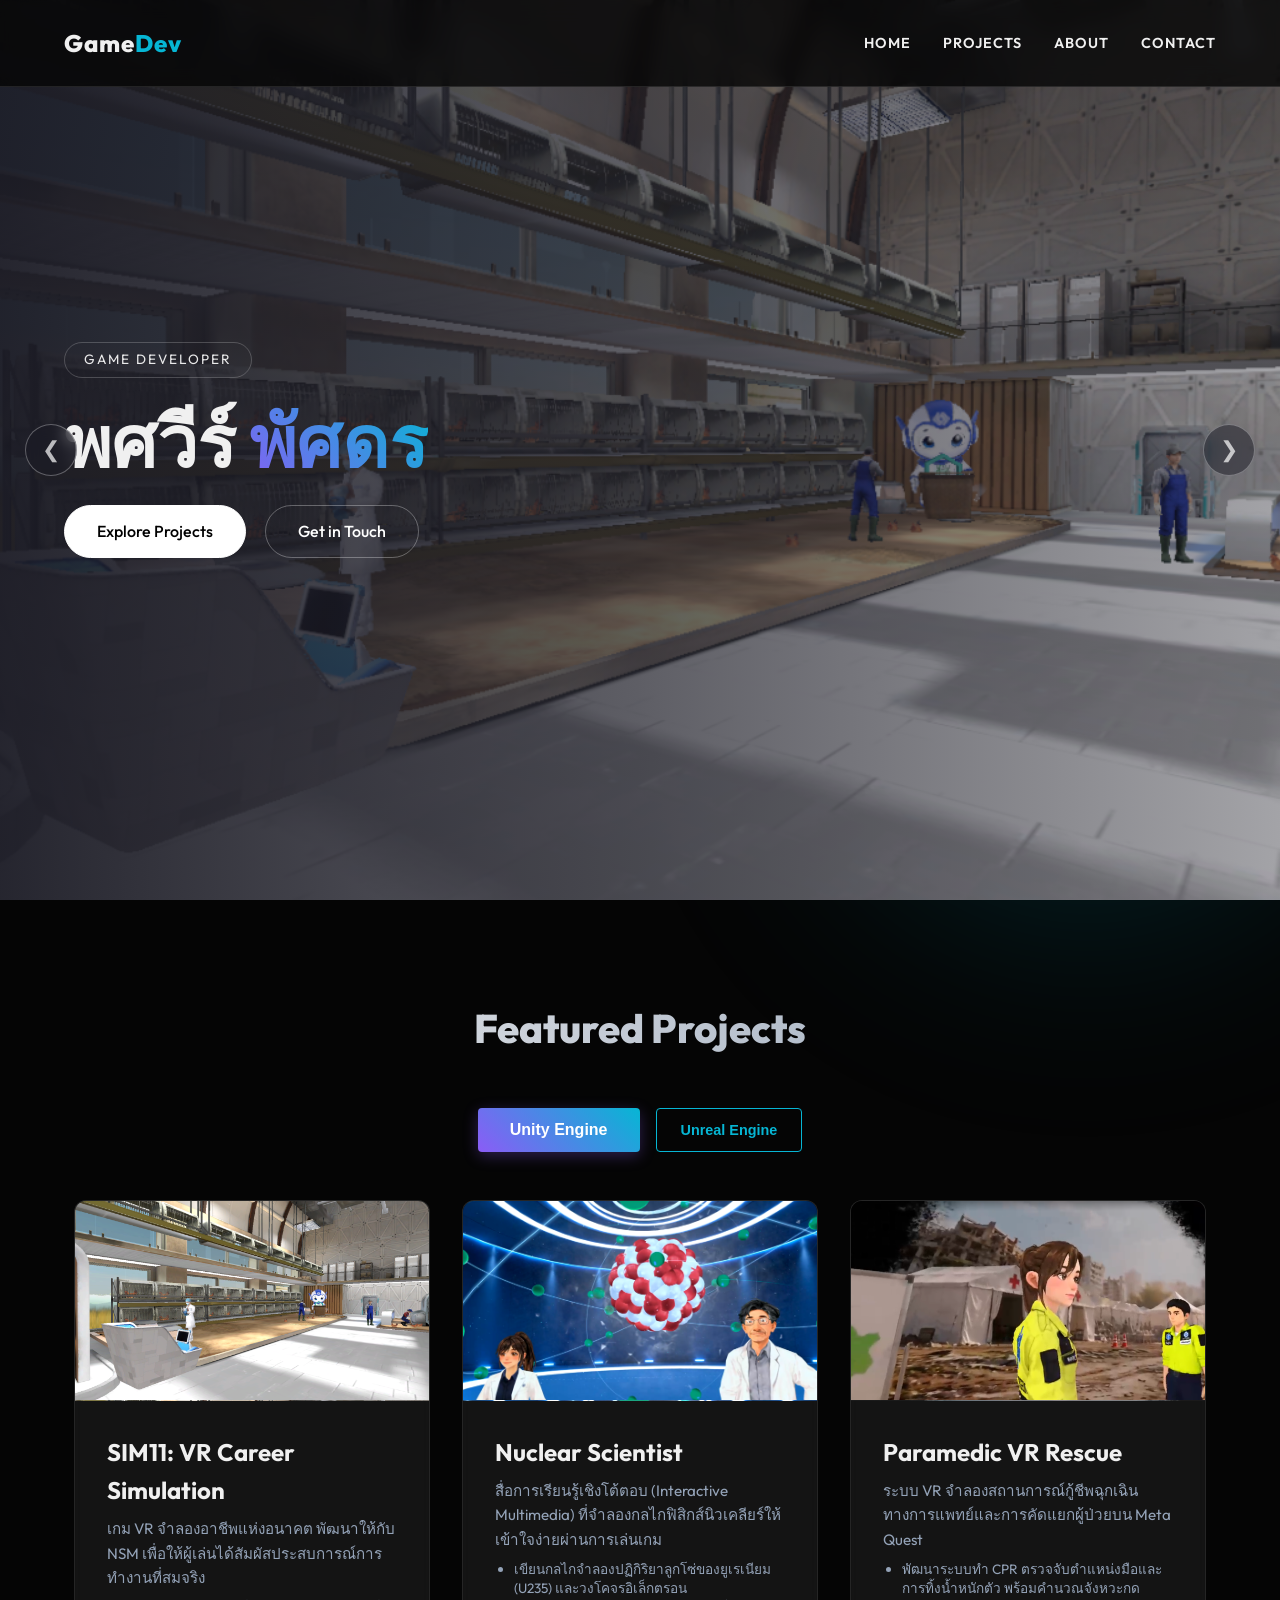
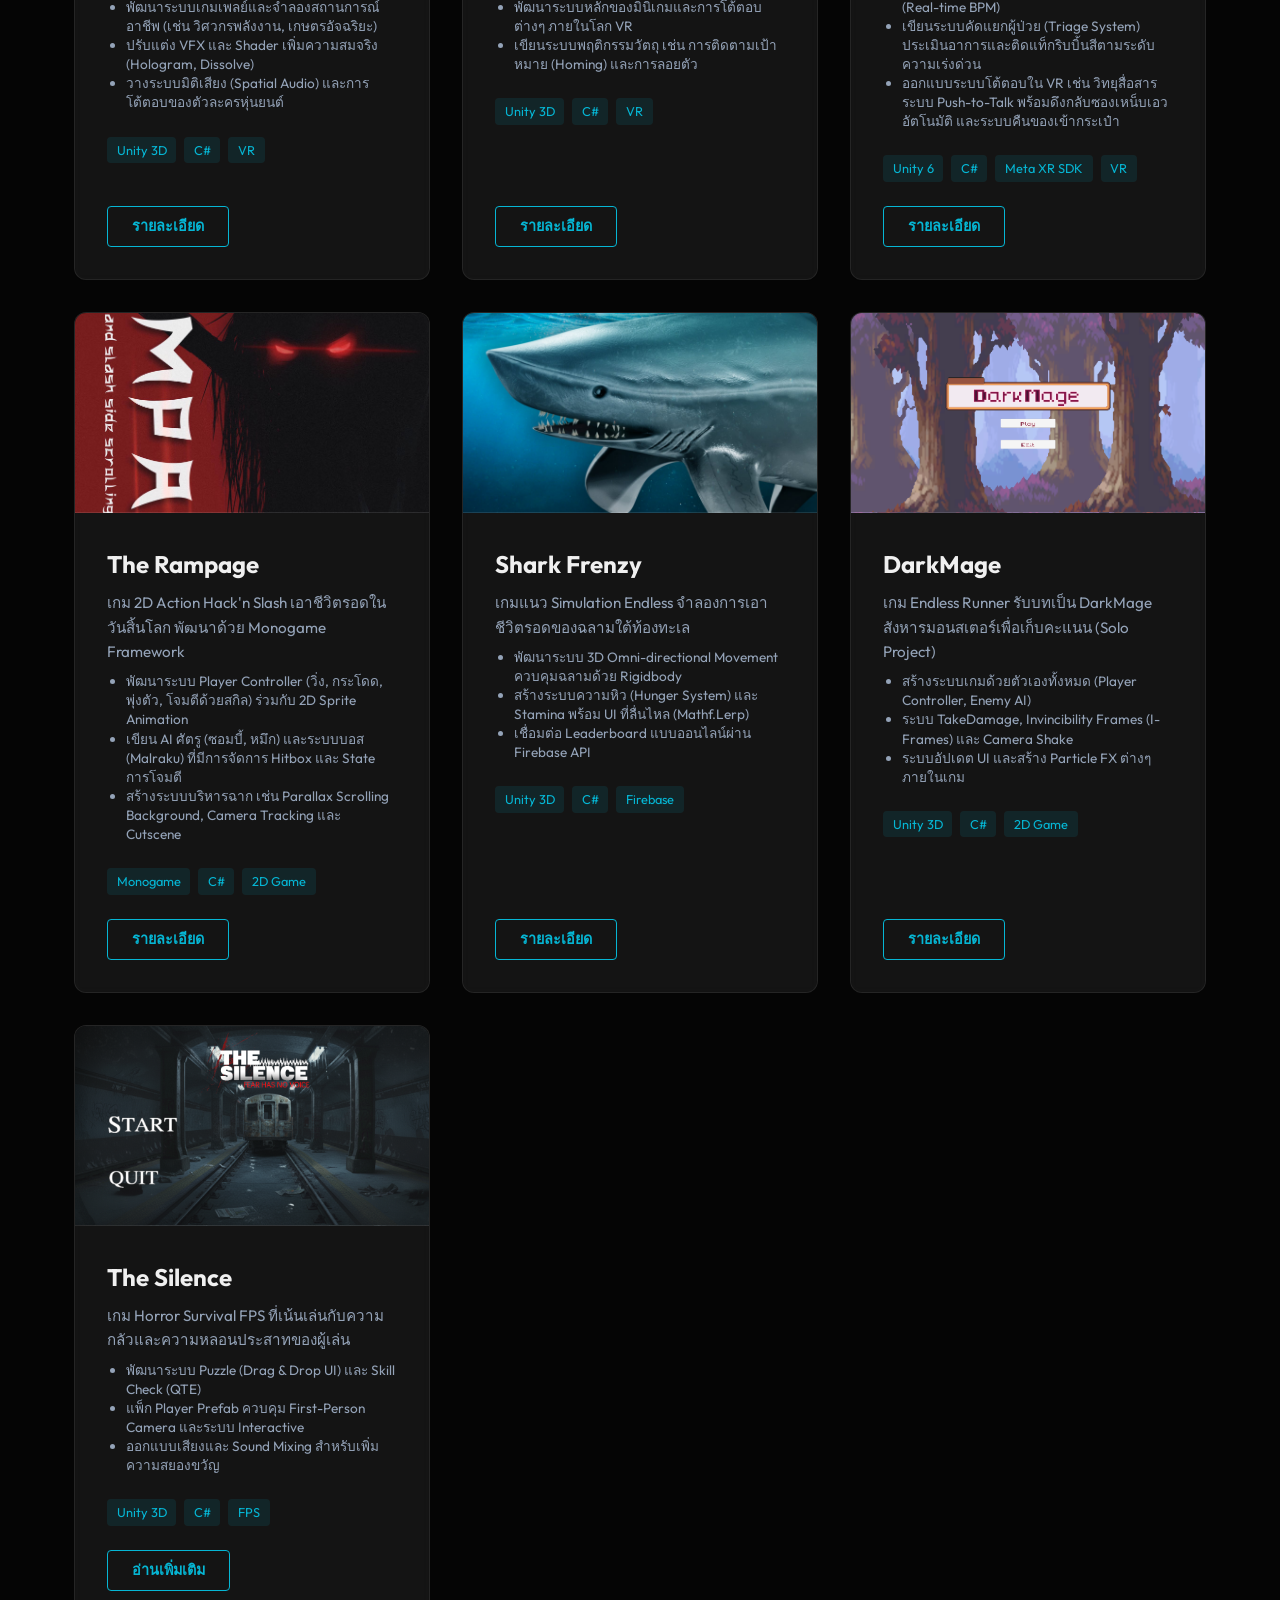
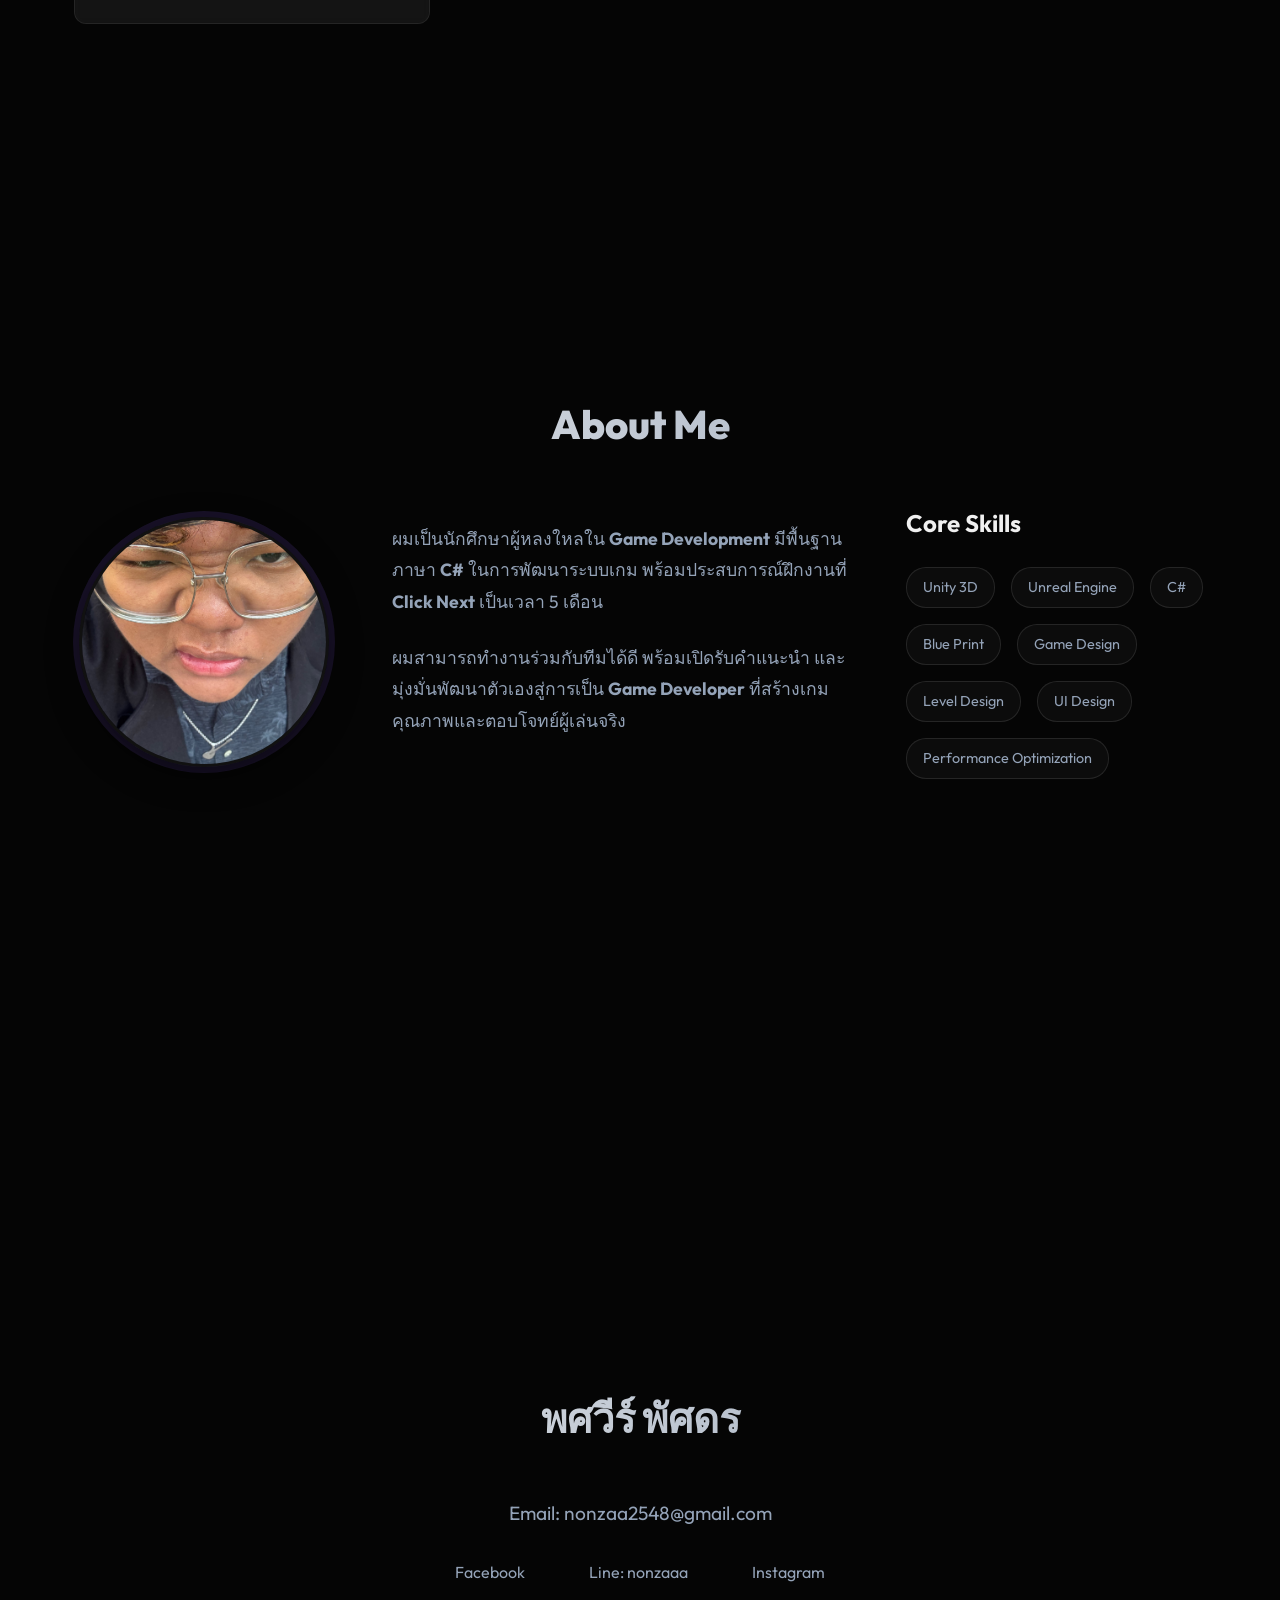
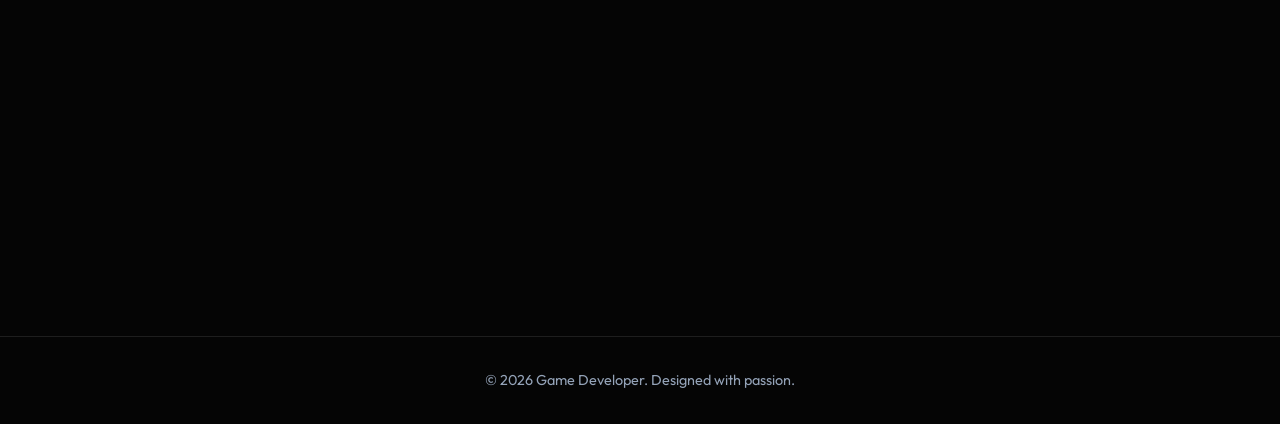
==== index.html @ 30cf2921 "Update Walkie-Talkie mechanics: use Push-to-Talk and Holster Return matching actual source code" ====
<!DOCTYPE html>
<html lang="th">
<head>
    <meta charset="UTF-8">
    <meta name="viewport" content="width=device-width, initial-scale=1.0">
    <title>Game Developer Portfolio</title>
    <meta name="description" content="Portfolio of a Game Developer showcasing games, projects, and skills.">
    <link href="https://fonts.googleapis.com/css2?family=Outfit:wght@300;400;600;800&display=swap" rel="stylesheet">
    <link rel="stylesheet" href="styles.css">
</head>
<body>
    <canvas id="bg-canvas"></canvas>
    
    <nav>
        <div class="logo">Game<span>Dev</span></div>
        <ul class="nav-links">
            <li><a href="#home">Home</a></li>
            <li><a href="#projects">Projects</a></li>
            <li><a href="#about">About</a></li>
            <li><a href="#contact">Contact</a></li>
        </ul>
    </nav>

    <main>
        <section id="home" class="hero">
            <!-- Background Slider -->
            <div class="hero-bg-slider">
                <div class="hero-slide active" style="background-image: url('Image/Sim11.png');"></div>
                <div class="hero-slide" style="background-image: url('Image/Frenzy Shark/Shark.jpg');"></div>
                <div class="hero-slide" style="background-image: url('Image/Rampage/ram.jpg');"></div>
                <div class="hero-slide" style="background-image: url('Image/DarkMage/DarkMage.png');"></div>
                <div class="hero-slide" style="background-image: url('Image/Nuclear.png');"></div>
                <div class="hero-slide" style="background-image: url('Image/Para.png');"></div>
                
                <div class="hero-overlay"></div>
            </div>

            <!-- Slider Navigation Buttons -->
            <button class="slider-btn prev-btn" onclick="prevHeroSlide()" aria-label="Previous Slide">&#10094;</button>
            <button class="slider-btn next-btn" onclick="nextHeroSlide()" aria-label="Next Slide">&#10095;</button>

            <div class="hero-content" style="z-index: 10;">
                <div class="hero-badge">Game Developer</div>
                <h1 class="title">พศวีร์<span> พัศดร</span></h1>
                <div class="cta-buttons">
                    <a href="#projects" class="btn btn-primary">Explore Projects</a>
                    <a href="#contact" class="btn btn-secondary">Get in Touch</a>
                </div>
            </div>
        </section>

        <section id="projects" class="projects section">
            <h2 class="section-title">Featured Projects</h2>
            <div class="project-tabs" style="display: flex; justify-content: center; gap: 1rem; margin-bottom: 3rem;">
                <button class="btn btn-primary tab-btn" onclick="showProjects('unity')">Unity Engine</button>
                <button class="btn btn-outline tab-btn" onclick="showProjects('unreal')">Unreal Engine</button>
            </div>
            <div class="projects-slider-wrapper" style="overflow: hidden; width: 100%; padding-bottom: 1rem;">
            <div class="projects-slider-track" id="projects-track" style="display: flex; width: 200%; transition: transform 0.6s cubic-bezier(0.25, 1, 0.5, 1);">
                <div class="project-grid" id="unity-projects" style="width: 50%; flex-shrink: 0; padding: 0 10px;">
                <!-- Project 1 -->
                <div class="project-card fade-in">
                    <div class="project-image" style="background-image: url('Image/Sim11.png');"></div>
                    <div class="project-info">
                        <h3>SIM11: VR Career Simulation</h3>
                        <p style="margin-bottom: 0.5rem;">เกม VR จำลองอาชีพแห่งอนาคต พัฒนาให้กับ NSM เพื่อให้ผู้เล่นได้สัมผัสประสบการณ์การทำงานที่สมจริง</p>
                        <ul style="color: var(--text-secondary); font-size: 0.85rem; padding-left: 1.2rem; margin-bottom: 1.5rem; line-height: 1.4;">
                            <li>พัฒนาระบบเกมเพลย์และจำลองสถานการณ์อาชีพ (เช่น วิศวกรพลังงาน, เกษตรอัจฉริยะ)</li>
                            <li>ปรับแต่ง VFX และ Shader เพิ่มความสมจริง (Hologram, Dissolve)</li>
                            <li>วางระบบมิติเสียง (Spatial Audio) และการโต้ตอบของตัวละครหุ่นยนต์</li>
                        </ul>
                        <div class="tech-stack">
                            <span>Unity 3D</span>
                            <span>C#</span>
                            <span>VR</span>
                        </div>
                        <a href="sim11.html" class="btn btn-outline">รายละเอียด</a>
                    </div>
                </div>
                <!-- Project 2 -->
                <div class="project-card fade-in">
                    <div class="project-image" style="background-image: url('Image/Nuclear.png'); background-size: cover; background-position: center;"></div>
                    <div class="project-info">
                        <h3>Nuclear Scientist</h3>
                        <p style="margin-bottom: 0.5rem;">สื่อการเรียนรู้เชิงโต้ตอบ (Interactive Multimedia) ที่จำลองกลไกฟิสิกส์นิวเคลียร์ให้เข้าใจง่ายผ่านการเล่นเกม</p>
                        <ul style="color: var(--text-secondary); font-size: 0.85rem; padding-left: 1.2rem; margin-bottom: 1.5rem; line-height: 1.4;">
                            <li>เขียนกลไกจำลองปฏิกิริยาลูกโซ่ของยูเรเนียม (U235) และวงโคจรอิเล็กตรอน</li>
                            <li>พัฒนาระบบหลักของมินิเกมและการโต้ตอบต่างๆ ภายในโลก VR</li>
                            <li>เขียนระบบพฤติกรรมวัตถุ เช่น การติดตามเป้าหมาย (Homing) และการลอยตัว</li>
                        </ul>
                        <div class="tech-stack">
                            <span>Unity 3D</span>
                            <span>C#</span>
                            <span>VR</span>
                        </div>
                        <a href="nuclear.html" class="btn btn-outline">รายละเอียด</a>
                    </div>
                </div>
                <!-- Project 3 -->
                <div class="project-card fade-in">
                    <div class="project-image" style="background-image: url('Image/Para.png');"></div>
                    <div class="project-info">
                        <h3>Paramedic VR Rescue</h3>
                        <p style="margin-bottom: 0.5rem;">ระบบ VR จำลองสถานการณ์กู้ชีพฉุกเฉินทางการแพทย์และการคัดแยกผู้ป่วยบน Meta Quest</p>
                        <ul style="color: var(--text-secondary); font-size: 0.85rem; padding-left: 1.2rem; margin-bottom: 1.5rem; line-height: 1.4;">
                            <li>พัฒนาระบบทำ CPR ตรวจจับตำแหน่งมือและการทิ้งน้ำหนักตัว พร้อมคำนวณจังหวะกด (Real-time BPM)</li>
                            <li>เขียนระบบคัดแยกผู้ป่วย (Triage System) ประเมินอาการและติดแท็กริบบิ้นสีตามระดับความเร่งด่วน</li>
                            <li>ออกแบบระบบโต้ตอบใน VR เช่น วิทยุสื่อสารระบบ Push-to-Talk พร้อมดึงกลับซองเหน็บเอวอัตโนมัติ และระบบคืนของเข้ากระเป๋า</li>
                        </ul>
                        <div class="tech-stack">
                            <span>Unity 6</span>
                            <span>C#</span>
                            <span>Meta XR SDK</span>
                            <span>VR</span>
                        </div>
                        <a href="paramedic.html" class="btn btn-outline">รายละเอียด</a>
                    </div>
                </div>
                <!-- Project 4 -->
                <div class="project-card fade-in">
                    <div class="project-image" style="background-image: url('Image/Rampage/ram.jpg');"></div>
                    <div class="project-info">
                        <h3>The Rampage</h3>
                        <p style="margin-bottom: 0.5rem;">เกม 2D Action Hack'n Slash เอาชีวิตรอดในวันสิ้นโลก พัฒนาด้วย Monogame Framework</p>
                        <ul style="color: var(--text-secondary); font-size: 0.85rem; padding-left: 1.2rem; margin-bottom: 1.5rem; line-height: 1.4;">
                            <li>พัฒนาระบบ Player Controller (วิ่ง, กระโดด, พุ่งตัว, โจมตีด้วยสกิล) ร่วมกับ 2D Sprite Animation</li>
                            <li>เขียน AI ศัตรู (ซอมบี้, หมึก) และระบบบอส (Malraku) ที่มีการจัดการ Hitbox และ State การโจมตี</li>
                            <li>สร้างระบบบริหารฉาก เช่น Parallax Scrolling Background, Camera Tracking และ Cutscene</li>
                        </ul>
                        <div class="tech-stack">
                            <span>Monogame</span>
                            <span>C#</span>
                            <span>2D Game</span>
                        </div>
                        <a href="rampage.html" class="btn btn-outline">รายละเอียด</a>
                    </div>
                </div>
                <!-- Project 5 -->
                <div class="project-card fade-in">
                    <div class="project-image" style="background-image: url('Image/Frenzy Shark/Shark.jpg');"></div>
                    <div class="project-info">
                        <h3>Shark Frenzy</h3>
                        <p style="margin-bottom: 0.5rem;">เกมแนว Simulation Endless จำลองการเอาชีวิตรอดของฉลามใต้ท้องทะเล</p>
                        <ul style="color: var(--text-secondary); font-size: 0.85rem; padding-left: 1.2rem; margin-bottom: 1.5rem; line-height: 1.4;">
                            <li>พัฒนาระบบ 3D Omni-directional Movement ควบคุมฉลามด้วย Rigidbody</li>
                            <li>สร้างระบบความหิว (Hunger System) และ Stamina พร้อม UI ที่ลื่นไหล (Mathf.Lerp)</li>
                            <li>เชื่อมต่อ Leaderboard แบบออนไลน์ผ่าน Firebase API</li>
                        </ul>
                        <div class="tech-stack">
                            <span>Unity 3D</span>
                            <span>C#</span>
                            <span>Firebase</span>
                        </div>
                        <a href="shark-frenzy.html" class="btn btn-outline">รายละเอียด</a>
                    </div>
                </div>
                <!-- Project 6 -->
                <div class="project-card fade-in">
                    <div class="project-image" style="background-image: url('Image/DarkMage/DarkMage.png');"></div>
                    <div class="project-info">
                        <h3>DarkMage</h3>
                        <p style="margin-bottom: 0.5rem;">เกม Endless Runner รับบทเป็น DarkMage สังหารมอนสเตอร์เพื่อเก็บคะแนน (Solo Project)</p>
                        <ul style="color: var(--text-secondary); font-size: 0.85rem; padding-left: 1.2rem; margin-bottom: 1.5rem; line-height: 1.4;">
                            <li>สร้างระบบเกมด้วยตัวเองทั้งหมด (Player Controller, Enemy AI)</li>
                            <li>ระบบ TakeDamage, Invincibility Frames (I-Frames) และ Camera Shake</li>
                            <li>ระบบอัปเดต UI และสร้าง Particle FX ต่างๆ ภายในเกม</li>
                        </ul>
                        <div class="tech-stack">
                            <span>Unity 3D</span>
                            <span>C#</span>
                            <span>2D Game</span>
                        </div>
                        <a href="darkmage.html" class="btn btn-outline">รายละเอียด</a>
                    </div>
                </div>
                <!-- Project 7 -->
                <div class="project-card fade-in">
                    <div class="project-image" style="background-image: url('Image/The\ Silence/The\ Silence.png');"></div>
                    <div class="project-info">
                        <h3>The Silence</h3>
                        <p style="margin-bottom: 0.5rem;">เกม Horror Survival FPS ที่เน้นเล่นกับความกลัวและความหลอนประสาทของผู้เล่น</p>
                        <ul style="color: var(--text-secondary); font-size: 0.85rem; padding-left: 1.2rem; margin-bottom: 1.5rem; line-height: 1.4;">
                            <li>พัฒนาระบบ Puzzle (Drag & Drop UI) และ Skill Check (QTE)</li>
                            <li>แพ็ก Player Prefab ควบคุม First-Person Camera และระบบ Interactive</li>
                            <li>ออกแบบเสียงและ Sound Mixing สำหรับเพิ่มความสยองขวัญ</li>
                        </ul>
                        <div class="tech-stack">
                            <span>Unity 3D</span>
                            <span>C#</span>
                            <span>FPS</span>
                        </div>
                        <a href="thesilence.html" class="btn btn-outline">อ่านเพิ่มเติม</a>
                    </div>
                </div>
            </div> <!-- End unity-projects -->

            <!-- Start unreal-projects -->
            <div class="project-grid" id="unreal-projects" style="width: 50%; flex-shrink: 0; padding: 0 10px;">
                <div class="project-card fade-in">
                    <div class="project-image" style="overflow: hidden; padding: 0; background: #000; position: relative;">
                        <video autoplay muted loop playsinline style="width: 100%; height: 100%; object-fit: cover; display: block;">
                            <source src="Image/Unreal/Game/Cinematic/Combat/1011.mp4" type="video/mp4">
                        </video>
                    </div>
                    <div class="project-info">
                        <h3>Melee Combat System</h3>
                        <p style="margin-bottom: 0.5rem;">ระบบต่อสู้ระยะประชิด พัฒนาด้วย Unreal Engine Blueprints</p>
                        <ul style="color: var(--text-secondary); font-size: 0.85rem; padding-left: 1.2rem; margin-bottom: 1.5rem; line-height: 1.4;">
                            <li>ระบบ Combo Attack และจังหวะต่อเนื่องผ่าน AnimNotify</li>
                            <li>ระบบตรวจจับการชนของอาวุธด้วย Multi Sphere Trace</li>
                            <li>ระบบ Block / Deflect, Hit Reaction, Stun และ Enemy AI Attack</li>
                        </ul>
                        <div class="tech-stack">
                            <span>Unreal Engine 5</span>
                            <span>Blueprints</span>
                            <span>Combat</span>
                        </div>
                        <a href="unreal-combat.html" class="btn btn-outline">อ่านเพิ่มเติม</a>
                    </div>
                </div>
                <div class="project-card fade-in">
                    <div class="project-image" style="background-image: url('Image/Unreal/VFX/Portal/Portal.png'); background-size: cover; background-position: center;"></div>
                    <div class="project-info">
                        <h3>Niagara VFX Portal</h3>
                        <p style="margin-bottom: 0.5rem;">ระบบเอฟเฟกต์พลังงาน Portal จำลองของไหล 3 มิติ (3D Fluid Simulation) ทำงานแบบ Real-time บน GPU</p>
                        <ul style="color: var(--text-secondary); font-size: 0.85rem; padding-left: 1.2rem; margin-bottom: 1.5rem; line-height: 1.4;">
                            <li>แสดงผลด้วย Volume Renderer ให้มวลพลังงานมีมิติสมจริง</li>
                            <li>แปลงข้อมูล Particle Data เป็นแหล่งกำเนิดของเหลวเพื่อส่งเข้า 3D Grid</li>
                        </ul>
                        <div class="tech-stack">
                            <span>Unreal Engine</span>
                            <span>Niagara</span>
                            <span>VFX</span>
                        </div>
                        <a href="unreal-vfx.html" class="btn btn-outline">อ่านเพิ่มเติม</a>
                    </div>
                </div>
                <div class="project-card fade-in">
                    <div class="project-image" style="background-image: url('Image/Unreal/VFX/Fire/Fire.png'); background-size: cover; background-position: center;"></div>
                    <div class="project-info">
                        <h3>Multi-layered Fire VFX</h3>
                        <p style="margin-bottom: 0.5rem;">ระบบเอฟเฟกต์ไฟแบบแยกเลเยอร์ (Multi-layered Emitters) ควบคุมพฤติกรรมได้อย่างอิสระ</p>
                        <ul style="color: var(--text-secondary); font-size: 0.85rem; padding-left: 1.2rem; margin-bottom: 1.5rem; line-height: 1.4;">
                            <li>แยกส่วนประกอบ Flames, Smoke และ Ember อย่างชัดเจน</li>
                            <li>เขียน Custom Material ควบคุม Distortion และ Emissive</li>
                            <li>ใช้ Open-source สร้าง Base Texture เพิ่ม Pipeline Efficiency</li>
                        </ul>
                        <div class="tech-stack">
                            <span>Unreal Engine</span>
                            <span>Niagara</span>
                            <span>VFX</span>
                        </div>
                        <a href="unreal-fire.html" class="btn btn-outline">อ่านเพิ่มเติม</a>
                    </div>
                </div>
                <div class="project-card fade-in">
                    <div class="project-image" style="background-image: url('Image/Unreal/VFX/Lightning/Lightning.png'); background-size: cover; background-position: top;"></div>
                    <div class="project-info">
                        <h3>Character Lightning VFX</h3>
                        <p style="margin-bottom: 0.5rem;">ระบบเอฟเฟกต์กระแสไฟฟ้าวิ่งตามตัวละครด้วย Skeletal Mesh Data Interface</p>
                        <ul style="color: var(--text-secondary); font-size: 0.85rem; padding-left: 1.2rem; margin-bottom: 1.5rem; line-height: 1.4;">
                            <li>สร้างเอฟเฟกต์สายฟ้าหลาย Layer (Lightning Beams, Sparks)</li>
                            <li>ผสาน VFX เข้ากับ Animation Montage ด้วย Anim Notifies</li>
                            <li>ใช้ Skeletal Mesh Data Interface ให้เอฟเฟกต์วิ่งตามกระดูก</li>
                        </ul>
                        <div class="tech-stack">
                            <span>Unreal Engine</span>
                            <span>Niagara</span>
                            <span>VFX</span>
                        </div>
                        <a href="unreal-lightning.html" class="btn btn-outline">อ่านเพิ่มเติม</a>
                    </div>
                </div>
                <div class="project-card fade-in">
                    <div class="project-image" style="background-image: url('Image/Unreal/VFX/PostProcess/PostProcess.png'); background-size: cover; background-position: top;"></div>
                    <div class="project-info">
                        <h3>Lighting PostProcess Landscape</h3>
                        <p style="margin-bottom: 0.5rem;">การนำไปใช้กับ Environment Design</p>
                        <ul style="color: var(--text-secondary); font-size: 0.85rem; padding-left: 1.2rem; margin-bottom: 1.5rem; line-height: 1.4;">
                            <li>ใช้ Post Process เพื่อ กำหนด identity ของ scene</li>
                            <li>ออกแบบ environment โดย เวลา และ อารมณ์ตั้งแต่ต้น</li>
                            <li>คุมโทนสีให้ทั้ง scene ไปในทิศทางเดียว</li>
                        </ul>
                        <div class="tech-stack">
                            <span>Unreal Engine</span>
                            <span>Lighting</span>
                            <span>PostProcess</span>
                        </div>
                        <a href="unreal-lighting.html" class="btn btn-outline">อ่านเพิ่มเติม</a>
                    </div>
                </div>
                <div class="project-card fade-in">
                    <div class="project-image" style="background-image: url('Image/Unreal/Game/Cinematic/Cinematic.png'); background-size: cover; background-position: top;"></div>
                    <div class="project-info">
                        <h3>Cinematic Sequencer</h3>
                        <p style="margin-bottom: 0.5rem;">การเล่าเรื่องอย่างเป็นระบบด้วยมุมกล้องและ Animation Timeline</p>
                        <ul style="color: var(--text-secondary); font-size: 0.85rem; padding-left: 1.2rem; margin-bottom: 1.5rem; line-height: 1.4;">
                            <li>สร้าง Animation Timeline และการวางมุมกล้องผ่าน Keyframe</li>
                            <li>ใช้งาน Cine Camera Actor ปรับพารามิเตอร์ให้สมจริง</li>
                            <li>ตัดสลับมุมกล้องและพรีวิวแบบ Real-time ด้วย Camera Cuts Track</li>
                        </ul>
                        <div class="tech-stack">
                            <span>Unreal Engine</span>
                            <span>Cinematic</span>
                        </div>
                        <a href="unreal-cinematic.html" class="btn btn-outline">อ่านเพิ่มเติม</a>
                    </div>
                </div>
            </div> <!-- End unreal-projects -->
        </div> <!-- End track -->
        </div> <!-- End wrapper -->
        </section>

        <section id="about" class="about section">
            <h2 class="section-title">About Me</h2>
            <div class="about-grid">
                <!-- Profile Image Placeholder -->
                <div class="about-image fade-in">
                    <div class="profile-frame">
                        <img src="Image/ME/Me3.jpg" alt="Profile Picture" onerror="this.src='data:image/svg+xml;utf8,<svg xmlns=\'http://www.w3.org/2000/svg\' width=\'100%\' height=\'100%\'><rect width=\'100%\' height=\'100%\' fill=\'%231a1a24\'/><text x=\'50%\' y=\'50%\' fill=\'%238b5cf6\' font-family=\'sans-serif\' font-size=\'16\' font-weight=\'bold\' text-anchor=\'middle\' dominant-baseline=\'middle\'>ใส่รูปของคุณที่นี่</text></svg>'">
                    </div>
                </div>
                
                <div class="about-text fade-in">
                    <p style="line-height: 1.8;">ผมเป็นนักศึกษาผู้หลงใหลใน <strong>Game Development</strong> มีพื้นฐานภาษา <strong>C#</strong> ในการพัฒนาระบบเกม พร้อมประสบการณ์ฝึกงานที่ <strong>Click Next</strong> เป็นเวลา 5 เดือน</p>
                    <p style="line-height: 1.8;">ผมสามารถทำงานร่วมกับทีมได้ดี พร้อมเปิดรับคำแนะนำ และมุ่งมั่นพัฒนาตัวเองสู่การเป็น <strong>Game Developer</strong> ที่สร้างเกมคุณภาพและตอบโจทย์ผู้เล่นจริง</p>
                </div>
                <div class="skills fade-in">
                    <h3>Core Skills</h3>
                    <div class="skill-tags">
                        <span class="tag">Unity 3D</span>
                        <span class="tag">Unreal Engine</span>
                        <span class="tag">C#</span>
                        <span class="tag">Blue Print</span>
                        <span class="tag">Game Design</span>
                        <span class="tag">Level Design</span>
                        <span class="tag">UI Design</span>
                        <span class="tag">Performance Optimization</span>
                    </div>
                </div>
            </div>
</div>
        </section>

        <section id="contact" class="contact section">
            <h2 class="section-title">พศวีร์ พัศดร</h2>
            <div class="contact-container fade-in">
                <p style="font-size: 1.2rem; margin-bottom: 1.5rem;">Email: nonzaa2548@gmail.com</p>
                <div class="social-links" style="margin-top: 2rem;">
                    <a href="https://www.facebook.com/photsawee.phatsadorn" target="_blank" rel="noopener noreferrer" style="margin: 0 1rem;">Facebook</a>
                    <a href="https://line.me/ti/p/~nonzaaa" target="_blank" rel="noopener noreferrer" style="margin: 0 1rem;">Line: nonzaaa</a>
                    <a href="https://www.instagram.com/nonny3pointxd.exe/" target="_blank" rel="noopener noreferrer" style="margin: 0 1rem;">Instagram</a>
                </div>
            </div>
        </section>

    </main>

    <footer>
        <p>&copy; 2026 Game Developer. Designed with passion.</p>
    </footer>

    <script src="script.js"></script>
<script>
    function showProjects(type) {
        const track = document.getElementById('projects-track');
        if (!track) return;
        if (type === 'unity') {
            track.style.transform = 'translateX(0%)';
        } else {
            track.style.transform = 'translateX(-50%)';
        }
        
        let btns = document.querySelectorAll('.tab-btn');
        if(btns.length >= 2) {
            btns[0].className = type === 'unity' ? 'btn btn-primary tab-btn' : 'btn btn-outline tab-btn';
            btns[1].className = type === 'unreal' ? 'btn btn-primary tab-btn' : 'btn btn-outline tab-btn';
        }
    }
</script>
</body>
</html>
---- styles.css ----
:root {
    --bg-color: #050505;
    --text-primary: #f0f0f0;
    --text-secondary: #94a3b8;
    --accent-primary: #8b5cf6;
    --accent-secondary: #06b6d4;
    --card-bg: rgba(255, 255, 255, 0.03);
    --card-border: rgba(255, 255, 255, 0.1);
    --font-main: 'Outfit', sans-serif;
}

* {
    margin: 0;
    padding: 0;
    box-sizing: border-box;
}

body {
    font-family: var(--font-main);
    background-color: var(--bg-color);
    color: var(--text-primary);
    line-height: 1.6;
    overflow-x: hidden;
}

/* Background Canvas */
#bg-canvas {
    position: fixed;
    top: 0;
    left: 0;
    width: 100vw;
    height: 100vh;
    z-index: -1;
    pointer-events: none;
    opacity: 0.6;
}

/* Navigation */
nav {
    display: flex;
    justify-content: space-between;
    align-items: center;
    padding: 1.5rem 5%;
    position: fixed;
    top: 0;
    width: 100%;
    z-index: 100;
    background: rgba(5, 5, 5, 0.8);
    backdrop-filter: blur(10px);
    border-bottom: 1px solid var(--card-border);
}

.logo {
    font-size: 1.5rem;
    font-weight: 800;
    letter-spacing: 1px;
}

.logo span {
    color: var(--accent-secondary);
}

.nav-links {
    display: flex;
    list-style: none;
    gap: 2rem;
}

.nav-links a {
    color: var(--text-primary);
    text-decoration: none;
    font-weight: 600;
    font-size: 0.9rem;
    text-transform: uppercase;
    letter-spacing: 1px;
    transition: color 0.3s ease;
}

.nav-links a:hover {
    color: var(--accent-primary);
}

/* Sections */
.section {
    padding: 6rem 5%;
    min-height: 100vh;
    display: flex;
    flex-direction: column;
    justify-content: center;
}

.section-title {
    font-size: 2.5rem;
    font-weight: 800;
    margin-bottom: 3rem;
    text-align: center;
    background: linear-gradient(to right, var(--text-primary), var(--text-secondary));
    -webkit-background-clip: text;
    -webkit-text-fill-color: transparent;
}

/* Hero Section */
.hero {
    position: relative;
    overflow: hidden;
    height: 100vh;
    display: flex;
    align-items: center;
    padding: 0 5%;
}

.hero-content {
    max-width: 800px;
}

.subtitle {
    color: var(--accent-secondary);
    font-size: 1.2rem;
    font-weight: 600;
    margin-bottom: 1rem;
    text-transform: uppercase;
    letter-spacing: 2px;
}

.title {
    font-size: 4.5rem;
    font-weight: 800;
    line-height: 1.1;
    margin-bottom: 1.5rem;
}

.title span {
    background: linear-gradient(45deg, var(--accent-primary), var(--accent-secondary));
    -webkit-background-clip: text;
    -webkit-text-fill-color: transparent;
}

.description {
    font-size: 1.2rem;
    color: var(--text-secondary);
    margin-bottom: 2.5rem;
    max-width: 600px;
}

/* Buttons */
.btn {
    display: inline-block;
    padding: 0.8rem 2rem;
    border-radius: 4px;
    text-decoration: none;
    font-weight: 600;
    font-size: 1rem;
    transition: all 0.3s ease;
    cursor: pointer;
    border: none;
}

.btn-primary {
    background: linear-gradient(45deg, var(--accent-primary), var(--accent-secondary));
    color: white;
    box-shadow: 0 4px 15px rgba(139, 92, 246, 0.3);
}

.btn-primary:hover {
    transform: translateY(-2px);
    box-shadow: 0 6px 20px rgba(139, 92, 246, 0.5);
}

.btn-secondary {
    background: transparent;
    color: var(--text-primary);
    border: 1px solid var(--card-border);
    margin-left: 1rem;
}

.btn-secondary:hover {
    background: rgba(255, 255, 255, 0.05);
    border-color: var(--text-secondary);
}

.btn-outline {
    background: transparent;
    color: var(--accent-secondary);
    border: 1px solid var(--accent-secondary);
    padding: 0.5rem 1.5rem;
    font-size: 0.9rem;
}

.btn-outline:hover {
    background: var(--accent-secondary);
    color: #000;
}

.btn-large {
    padding: 1rem 3rem;
    font-size: 1.2rem;
}

/* About Section */
.about-grid {
    display: grid;
    grid-template-columns: 1fr 1fr;
    gap: 4rem;
    align-items: center;
}

.about-text p {
    color: var(--text-secondary);
    font-size: 1.1rem;
    margin-bottom: 1.5rem;
}

.skills h3 {
    font-size: 1.5rem;
    margin-bottom: 1.5rem;
    color: var(--text-primary);
}

.skill-tags {
    display: flex;
    flex-wrap: wrap;
    gap: 1rem;
}

.tag {
    background: var(--card-bg);
    border: 1px solid var(--card-border);
    padding: 0.5rem 1rem;
    border-radius: 20px;
    font-size: 0.9rem;
    color: var(--text-secondary);
    transition: all 0.3s ease;
}

.tag:hover {
    border-color: var(--accent-secondary);
    color: var(--accent-secondary);
    transform: translateY(-2px);
}

/* Projects Section */
.project-grid {
    display: grid;
    grid-template-columns: repeat(auto-fit, minmax(300px, 1fr));
    gap: 2rem;
}

.project-card {
    background: var(--card-bg);
    border: 1px solid var(--card-border);
    border-radius: 12px;
    overflow: hidden;
    transition: all 0.4s ease;
    backdrop-filter: blur(5px);
}

.project-card:hover {
    transform: translateY(-10px);
    border-color: var(--accent-primary);
    box-shadow: 0 10px 30px rgba(139, 92, 246, 0.2);
}

.project-image {
    width: 100%;
    height: 200px;
    background-size: cover;
    background-position: center;
    border-bottom: 1px solid var(--card-border);
    transition: transform 0.5s ease;
}

.project-card:hover .project-image {
    transform: scale(1.05);
}

.project-info {
    padding: 2rem;
    background: var(--card-bg);
    position: relative;
    z-index: 1;
}

.project-info h3 {
    font-size: 1.5rem;
    margin-bottom: 0.5rem;
}

.project-info p {
    color: var(--text-secondary);
    font-size: 0.95rem;
    margin-bottom: 1.5rem;
}

.tech-stack {
    display: flex;
    gap: 0.5rem;
    margin-bottom: 1.5rem;
}

.tech-stack span {
    font-size: 0.8rem;
    color: var(--accent-secondary);
    background: rgba(6, 182, 212, 0.1);
    padding: 0.2rem 0.6rem;
    border-radius: 4px;
}

/* Contact Section */
.contact-container {
    text-align: center;
    max-width: 600px;
    margin: 0 auto;
}

.contact-container p {
    color: var(--text-secondary);
    font-size: 1.2rem;
    margin-bottom: 2.5rem;
}

.social-links {
    margin-top: 3rem;
    display: flex;
    justify-content: center;
    gap: 2rem;
}

.social-links a {
    color: var(--text-secondary);
    text-decoration: none;
    font-size: 1rem;
    transition: color 0.3s ease;
}

.social-links a:hover {
    color: var(--accent-primary);
}

/* Footer */
footer {
    text-align: center;
    padding: 2rem;
    border-top: 1px solid var(--card-border);
    color: var(--text-secondary);
    font-size: 0.9rem;
}

/* Animations */
.fade-in {
    opacity: 0;
    transform: translateY(30px);
    transition: opacity 0.8s ease, transform 0.8s ease;
}

.fade-in.appear {
    opacity: 1;
    transform: translateY(0);
}

/* Responsive */
@media (max-width: 768px) {
    .title {
        font-size: 3rem;
    }
    
    .about-grid {
        grid-template-columns: 1fr;
    }
    
    .nav-links {
        display: none; /* Add a hamburger menu for real implementation */
    }
}

/* Modal Styles */
.modal {
    display: none; 
    position: fixed; 
    z-index: 1000; 
    left: 0;
    top: 0;
    width: 100%; 
    height: 100%; 
    overflow: auto; 
    background-color: rgba(0, 0, 0, 0.8); 
    backdrop-filter: blur(5px);
    opacity: 0;
    transition: opacity 0.3s ease;
}

.modal.show {
    display: block;
    opacity: 1;
}

.modal-content {
    background-color: var(--bg-color);
    margin: 5% auto; 
    padding: 2rem;
    border: 1px solid var(--card-border);
    border-radius: 12px;
    width: 80%;
    max-width: 800px;
    position: relative;
    transform: translateY(-50px);
    transition: transform 0.3s ease;
    box-shadow: 0 10px 30px rgba(139, 92, 246, 0.2);
}

.modal.show .modal-content {
    transform: translateY(0);
}

.close-modal {
    color: var(--text-secondary);
    float: right;
    font-size: 28px;
    font-weight: bold;
    cursor: pointer;
    transition: color 0.3s ease;
}

.close-modal:hover,
.close-modal:focus {
    color: var(--accent-primary);
    text-decoration: none;
    cursor: pointer;
}

.modal-image {
    width: 100%;
    height: auto;
    max-height: 400px;
    object-fit: cover;
    border-radius: 8px;
    margin-bottom: 1.5rem;
    border: 1px solid var(--card-border);
}

.modal-title {
    font-size: 2rem;
    margin-bottom: 1rem;
    color: var(--text-primary);
}

.modal-body h3 {
    color: var(--accent-secondary);
    margin-top: 1.5rem;
    margin-bottom: 0.5rem;
    font-size: 1.2rem;
}

.modal-body p, .modal-body ul {
    color: var(--text-secondary);
    margin-bottom: 1rem;
    line-height: 1.6;
}

.modal-body ul {
    padding-left: 1.5rem;
}

.modal-body li {
    margin-bottom: 0.5rem;
}

/* Code Snippet Styles */
pre.code-snippet {
    background-color: #0d1117;
    border: 1px solid rgba(255,255,255,0.05);
    border-radius: 12px;
    padding: 3rem 1.5rem 1.5rem 1.5rem;
    overflow-x: auto;
    margin-bottom: 2rem;
    font-family: 'Consolas', 'Courier New', monospace;
    font-size: 0.95rem;
    color: #c9d1d9;
    position: relative;
    box-shadow: 0 10px 30px rgba(0,0,0,0.5);
}

pre.code-snippet::before {
    content: '';
    position: absolute;
    top: 15px;
    left: 15px;
    width: 12px;
    height: 12px;
    border-radius: 50%;
    background: #ff5f56;
    box-shadow: 20px 0 0 #ffbd2e, 40px 0 0 #27c93f;
}

pre.code-snippet code {
    white-space: pre;
}

/* Syntax Highlighting Colors */
.code-keyword { color: #569cd6; }
.code-type { color: #4ec9b0; }
.code-function { color: #dcdcaa; }
.code-string { color: #ce9178; }
.code-comment { color: #6a9955; }
.code-number { color: #b5cea8; }

/* Portfolio Case Study Layout */
.project-header {
    position: relative;
    width: 100%;
    height: 60vh;
    min-height: 400px;
    display: flex;
    align-items: flex-end;
    padding: 4rem 5%;
    background-size: cover;
    background-position: center;
    background-attachment: fixed;
}

.project-header::before {
    content: '';
    position: absolute;
    top: 0;
    left: 0;
    width: 100%;
    height: 100%;
    background: linear-gradient(to top, var(--bg-color) 0%, rgba(5, 5, 5, 0.4) 100%);
}

.project-header-content {
    position: relative;
    z-index: 10;
    max-width: 1000px;
}

.project-title {
    font-size: 4rem;
    font-weight: 800;
    margin-bottom: 1rem;
    line-height: 1.1;
    background: linear-gradient(45deg, var(--text-primary), var(--accent-secondary));
    -webkit-background-clip: text;
    -webkit-text-fill-color: transparent;
}

.project-role-badge {
    display: inline-block;
    background: rgba(139, 92, 246, 0.2);
    color: var(--accent-primary);
    border: 1px solid var(--accent-primary);
    padding: 0.5rem 1.5rem;
    border-radius: 30px;
    font-weight: 600;
    margin-bottom: 2rem;
    letter-spacing: 1px;
    text-transform: uppercase;
    font-size: 0.9rem;
}

.project-content {
    padding: 4rem 5%;
    max-width: 1200px;
    margin: 0 auto;
}

.project-grid-layout {
    display: grid;
    grid-template-columns: 2fr 1fr;
    gap: 4rem;
    margin-bottom: 4rem;
}

@media (max-width: 900px) {
    .project-grid-layout {
        grid-template-columns: 1fr;
    }
}

.project-section-title {
    font-size: 2rem;
    color: var(--text-primary);
    margin-bottom: 2rem;
    border-left: none;
    padding-left: 0;
    position: relative;
    display: inline-block;
}

.project-section-title::after {
    content: '';
    position: absolute;
    bottom: -8px;
    left: 0;
    width: 50px;
    height: 3px;
    background: linear-gradient(90deg, var(--accent-secondary), transparent);
    border-radius: 2px;
}

.project-text {
    color: var(--text-secondary);
    font-size: 1.1rem;
    line-height: 1.8;
    margin-bottom: 1.5rem;
}

.project-sidebar {
    background: transparent;
    border: none;
    border-left: 1px solid rgba(255, 255, 255, 0.1);
    border-radius: 0;
    padding: 0 0 0 3rem;
    height: fit-content;
}

.sidebar-item {
    margin-bottom: 2rem;
}

.sidebar-item:last-child {
    margin-bottom: 0;
}

.sidebar-item h4 {
    color: var(--accent-secondary);
    margin-bottom: 0.8rem;
    text-transform: uppercase;
    font-size: 0.9rem;
    letter-spacing: 1px;
}

.feature-list {
    list-style: none;
}

.feature-list li {
    color: var(--text-secondary);
    margin-bottom: 1rem;
    padding-left: 1.5rem;
    position: relative;
    line-height: 1.6;
}

.feature-list li::before {
    content: '▹';
    position: absolute;
    left: 0;
    color: var(--accent-primary);
    font-size: 1.2rem;
}

.code-section {
    margin-top: 4rem;
    background: rgba(15, 15, 20, 0.6);
    border: 1px solid rgba(255, 255, 255, 0.03);
    border-radius: 20px;
    padding: 4rem;
    position: relative;
    overflow: hidden;
    box-shadow: 0 20px 40px rgba(0,0,0,0.4);
}

.code-section::before {
    content: '';
    position: absolute;
    top: 0; left: 0; width: 100%; height: 2px;
    background: linear-gradient(90deg, transparent, var(--accent-secondary), transparent);
    opacity: 0.3;
}


/* Premium Hero Showcase */
.premium-hero {
    display: flex;
    justify-content: space-between;
    align-items: center;
    max-width: 1400px;
    margin: 0 auto;
    padding-top: 5rem;
}
.premium-hero .hero-content {
    flex: 1;
    max-width: 600px;
    z-index: 10;
}
.hero-badge {
    display: inline-block;
    padding: 0.4rem 1.2rem;
    background: transparent;
    border: 1px solid rgba(255, 255, 255, 0.2);
    color: rgba(255, 255, 255, 0.9);
    border-radius: 30px;
    font-size: 0.85rem;
    font-weight: 400;
    margin-bottom: 1.5rem;
    letter-spacing: 2px;
    text-transform: uppercase;
}
.hero-showcase {
    flex: 1;
    display: flex;
    justify-content: flex-end;
    align-items: center;
    perspective: 1200px;
    height: 100vh;
}
.showcase-container {
    position: relative;
    width: 450px;
    height: 300px;
    transform-style: preserve-3d;
    transform: rotateY(-15deg) rotateX(5deg);
    animation: floatShowcase 6s ease-in-out infinite;
}
.sc-card {
    position: absolute;
    top: 0; left: 0;
    width: 100%; height: 100%;
    background-size: cover;
    background-position: center;
    border-radius: 16px;
    box-shadow: 0 30px 60px rgba(0,0,0,0.6), 0 0 0 1px rgba(255,255,255,0.1);
    transition: all 0.5s cubic-bezier(0.25, 1, 0.5, 1);
}
.sc-card::after {
    content: '';
    position: absolute;
    inset: 0;
    border-radius: 16px;
    background: linear-gradient(135deg, rgba(255,255,255,0.1) 0%, transparent 100%);
}
.sc-card-1 {
    transform: translateZ(50px);
    z-index: 3;
}
.sc-card-2 {
    transform: translateZ(-20px) translateX(-40px) translateY(-30px);
    opacity: 0.8;
    z-index: 2;
    filter: brightness(0.6);
}
.sc-card-3 {
    transform: translateZ(-90px) translateX(40px) translateY(40px);
    opacity: 0.5;
    z-index: 1;
    filter: brightness(0.4);
}
.showcase-container:hover .sc-card-1 {
    transform: translateZ(80px) rotateY(-5deg);
}
.showcase-container:hover .sc-card-2 {
    transform: translateZ(-10px) translateX(-60px) translateY(-40px) rotateY(-5deg);
    opacity: 0.9;
    filter: brightness(0.8);
}
.showcase-container:hover .sc-card-3 {
    transform: translateZ(-80px) translateX(60px) translateY(50px) rotateY(-5deg);
    opacity: 0.7;
    filter: brightness(0.6);
}
@keyframes floatShowcase {
    0%, 100% { transform: rotateY(-15deg) rotateX(5deg) translateY(0); }
    50% { transform: rotateY(-15deg) rotateX(5deg) translateY(-20px); }
}
/* Responsive for mobile */
@media (max-width: 992px) {
    .premium-hero { flex-direction: column; text-align: center; justify-content: center; }
    .hero-showcase { display: none; }
}
/* Ambient Glow Background */
body::before, body::after {
    content: '';
    position: fixed;
    width: 50vw;
    height: 50vw;
    max-width: 800px;
    max-height: 800px;
    border-radius: 50%;
    filter: blur(120px);
    z-index: -3;
    opacity: 0.35;
    animation: floatGlow 20s infinite alternate ease-in-out;
    pointer-events: none;
}
body::before {
    background: radial-gradient(circle, var(--accent-primary) 0%, transparent 70%);
    top: -10%;
    left: -10%;
}
body::after {
    background: radial-gradient(circle, var(--accent-secondary) 0%, transparent 70%);
    bottom: -10%;
    right: -10%;
    animation-delay: -10s;
}
@keyframes floatGlow {
    0% { transform: translate(0, 0) scale(1); }
    50% { transform: translate(10%, 5%) scale(1.1); }
    100% { transform: translate(-5%, 15%) scale(1.2); }
}

/* Profile Image Updates */
.about-grid {
    grid-template-columns: 280px 1.5fr 1fr;
    gap: 3rem;
}
.profile-frame {
    width: 250px;
    height: 250px;
    border-radius: 50%;
    overflow: hidden;
    border: 3px solid rgba(255,255,255,0.05);
    box-shadow: 0 10px 30px rgba(0,0,0,0.5), 0 0 0 6px rgba(139, 92, 246, 0.15);
    margin: 0 auto;
    transition: transform 0.3s ease, box-shadow 0.3s ease;
}
.profile-frame:hover {
    transform: translateY(-5px);
    box-shadow: 0 15px 35px rgba(0,0,0,0.6), 0 0 0 6px rgba(139, 92, 246, 0.3);
}
.profile-frame img {
    width: 100%;
    height: 100%;
    object-fit: cover;
}
@media (max-width: 992px) {
    .about-grid { grid-template-columns: 1fr; }
    .about-image { margin-bottom: 2rem; }
}

/* Override for equal height project cards */
.project-card {
    display: flex !important;
    flex-direction: column !important;
    height: 100% !important;
}

.project-info {
    display: flex !important;
    flex-direction: column !important;
    flex-grow: 1 !important;
}

.project-info .btn {
    margin-top: auto !important;
    align-self: flex-start !important;
}

/* Fix for stretched grid rows */
.project-grid {
    align-content: start !important;
}

.projects-slider-track {
    align-items: flex-start !important;
}
/* Hero Background Slider Styles */
.hero {
    position: relative;
    overflow: hidden;
}

.hero-bg-slider {
    position: absolute;
    top: 0;
    left: 0;
    width: 100%;
    height: 100%;
    z-index: -1;
}

.hero-slide {
    position: absolute;
    top: 0;
    left: 0;
    width: 100%;
    height: 100%;
    background-size: cover;
    background-position: center;
    opacity: 0;
    transition: opacity 1s ease-in-out;
}

.hero-slide.active {
    opacity: 1;
}

.hero-overlay {
    position: absolute;
    top: 0;
    left: 0;
    width: 100%;
    height: 100%;
    background: linear-gradient(to right, rgba(26,26,36,0.95) 0%, rgba(26,26,36,0.7) 50%, rgba(26,26,36,0.4) 100%);
    z-index: 1;
    pointer-events: none;
}

.slider-btn {
    position: absolute;
    top: 50%;
    transform: translateY(-50%);
    background: rgba(26, 26, 36, 0.5);
    backdrop-filter: blur(8px);
    -webkit-backdrop-filter: blur(8px);
    color: rgba(255, 255, 255, 0.7);
    border: 1px solid rgba(255, 255, 255, 0.3);
    width: 52px;
    height: 52px;
    display: flex;
    justify-content: center;
    align-items: center;
    font-size: 22px;
    cursor: pointer;
    z-index: 30;
    border-radius: 50%;
    transition: all 0.3s ease;
    pointer-events: auto;
}

.slider-btn:hover {
    background: white;
    color: black;
    border-color: white;
    transform: translateY(-50%) scale(1.1);
}

.prev-btn { left: 25px; }
.next-btn { right: 25px; }

/* Minimal Hero Buttons */
.hero-content .btn {
    border-radius: 30px;
    font-weight: 500;
}
.hero-content .btn-primary {
    background: white;
    color: black;
    border: 1px solid white;
    box-shadow: none;
}
.hero-content .btn-primary:hover {
    background: transparent;
    color: white;
    transform: none;
}
.hero-content .btn-secondary {
    border: 1px solid rgba(255, 255, 255, 0.3);
    color: white;
}
.hero-content .btn-secondary:hover {
    background: white;
    color: black;
    border-color: white;
}
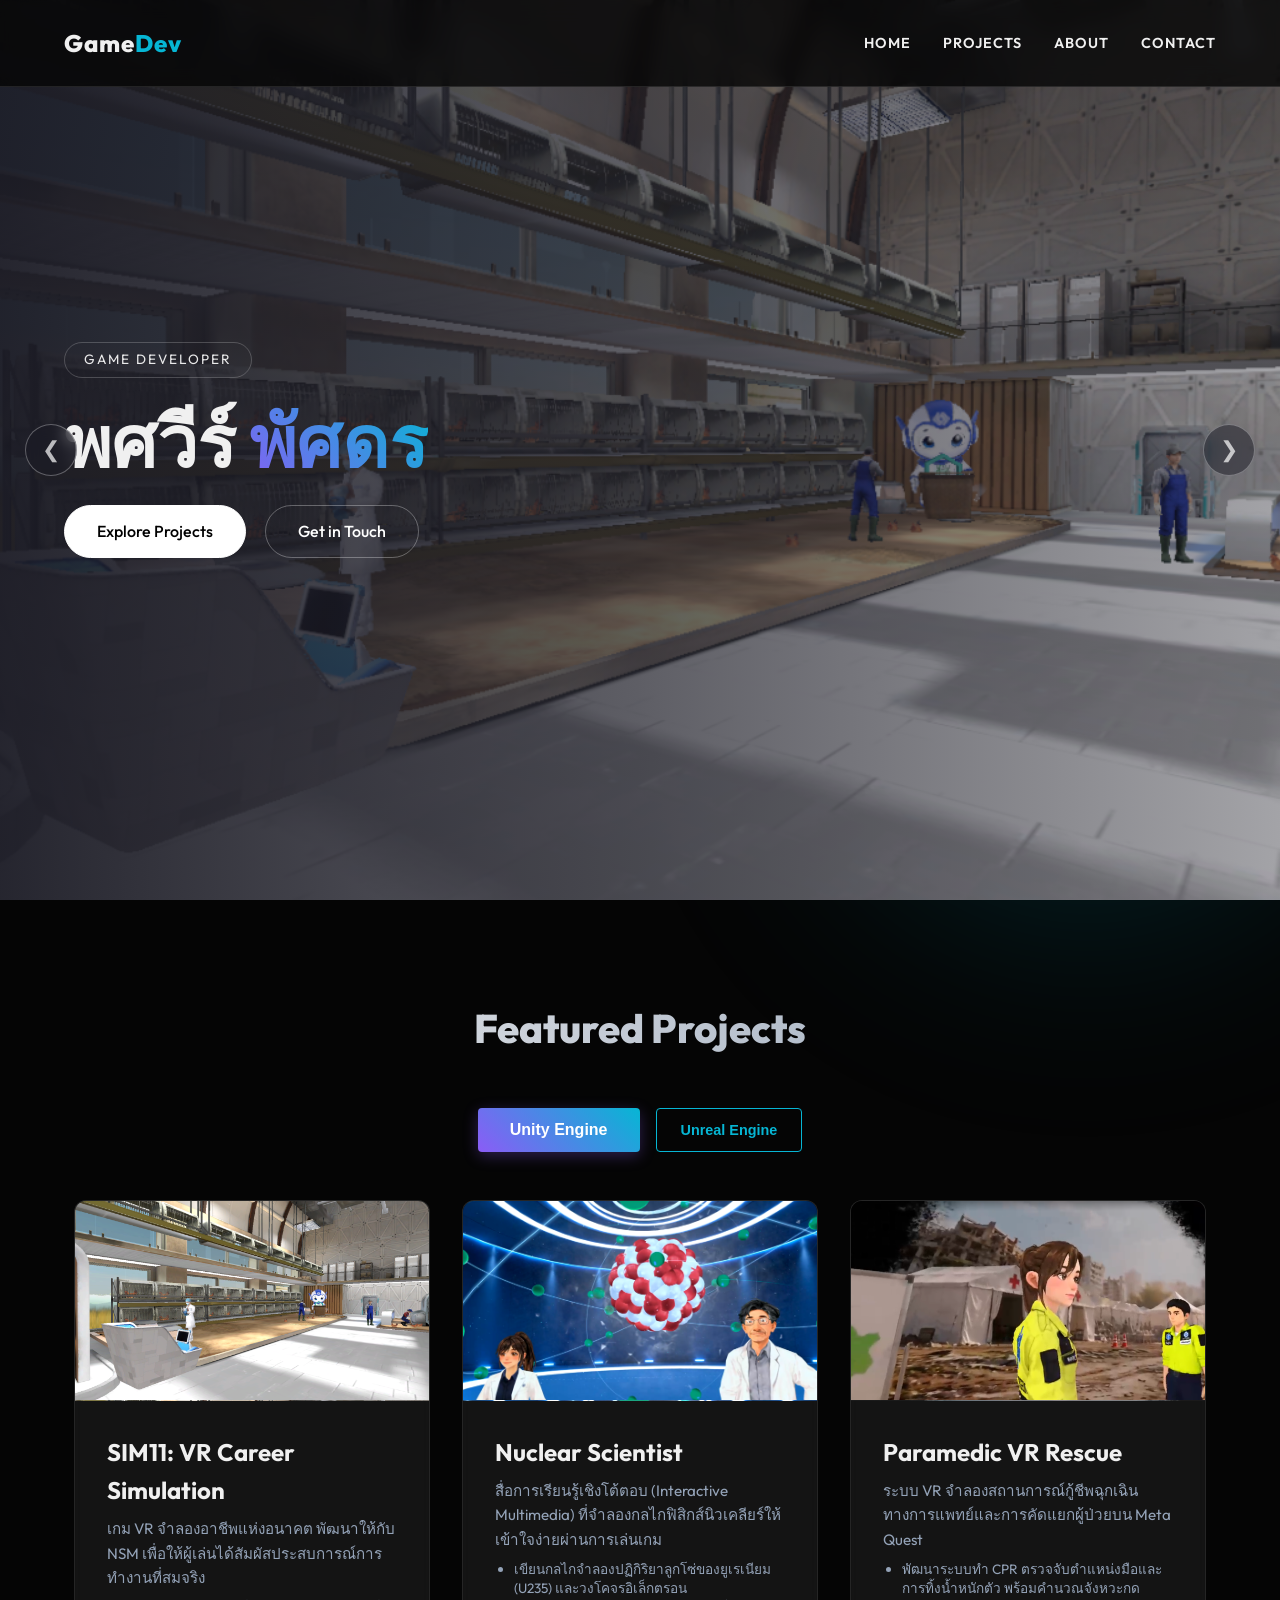
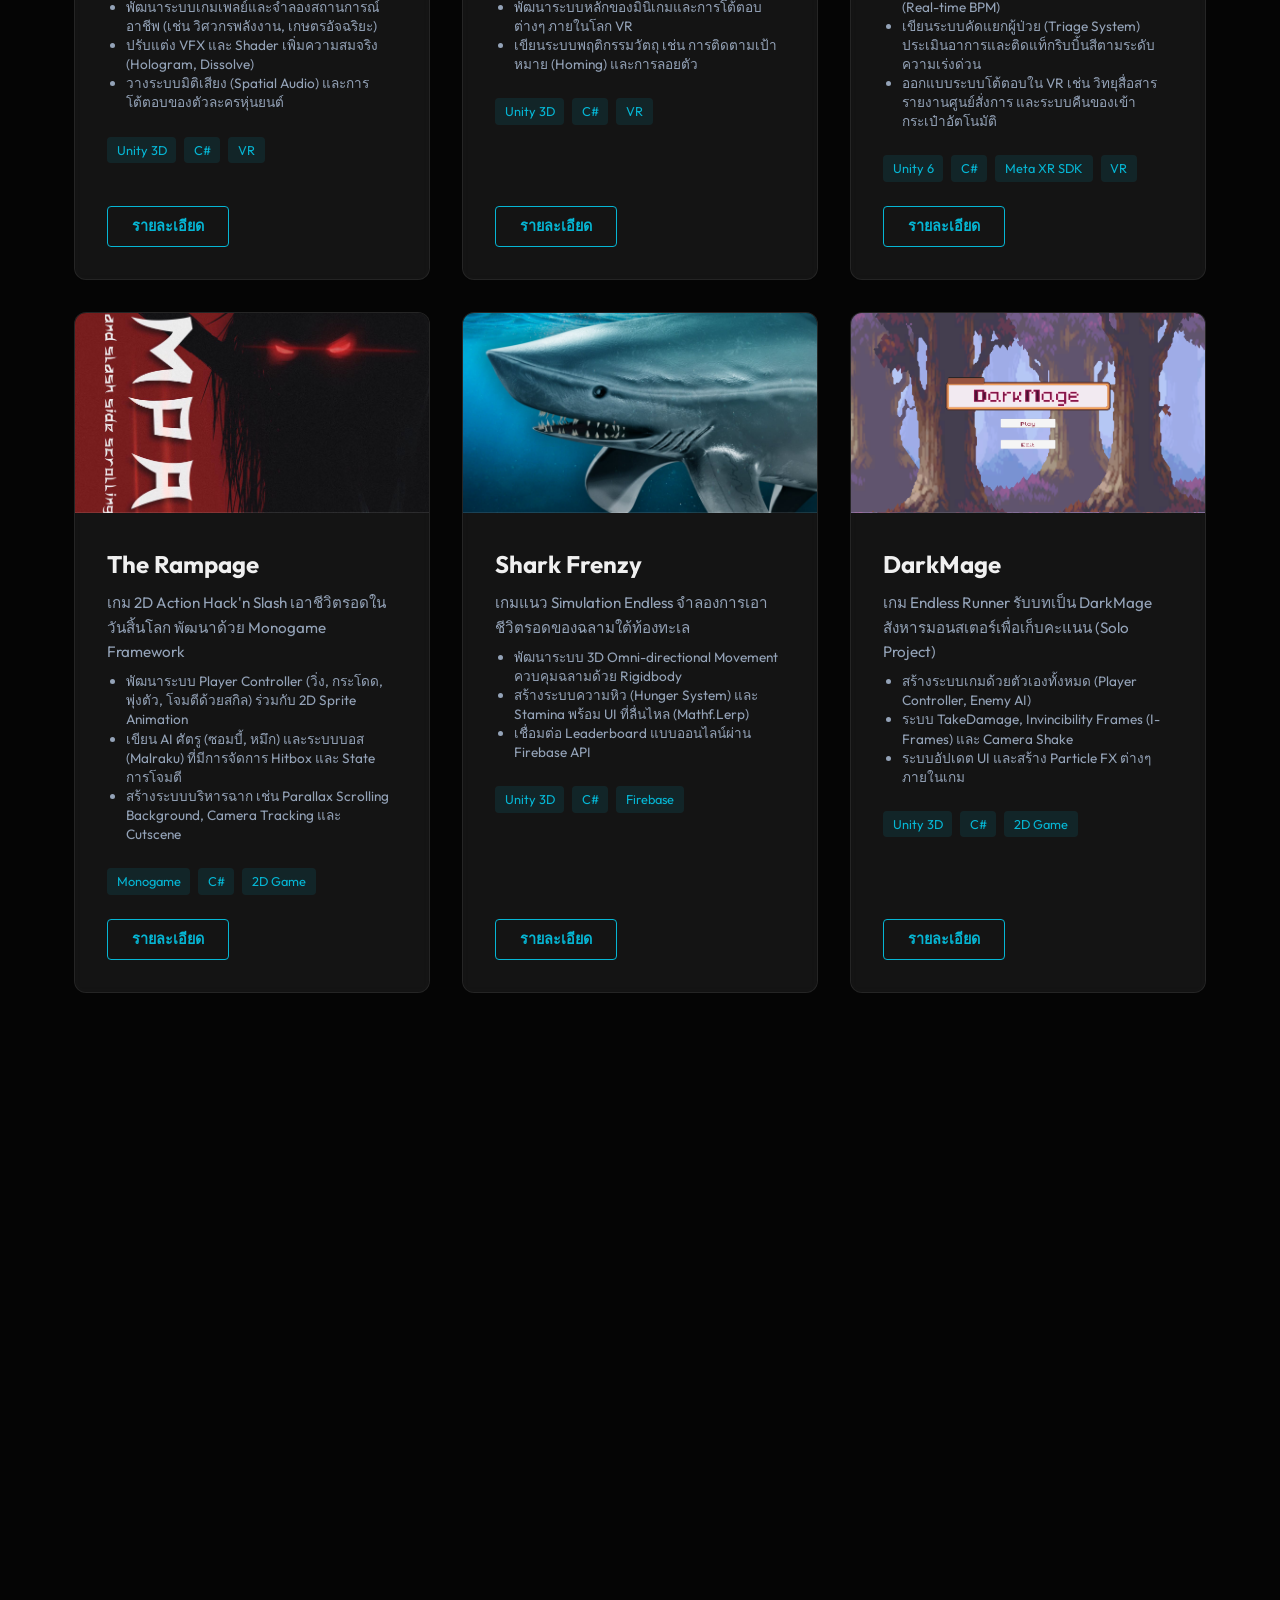
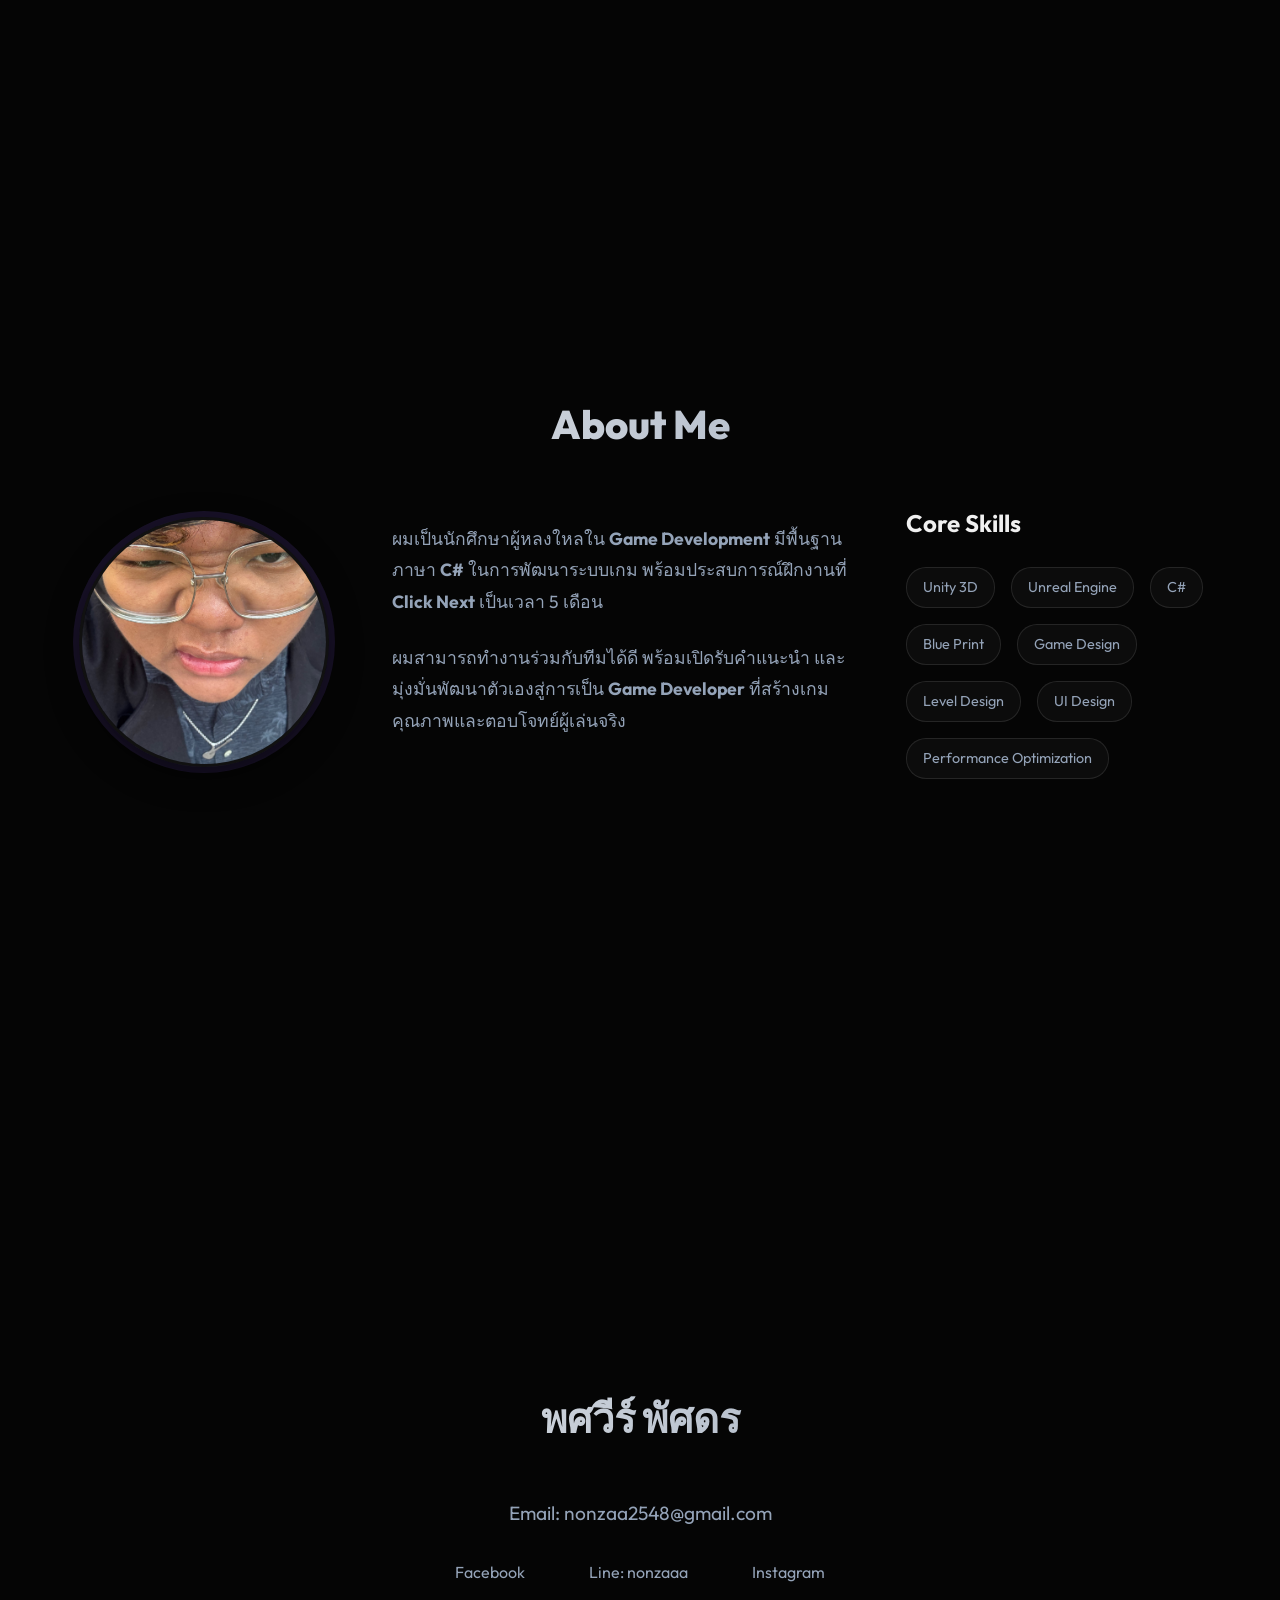
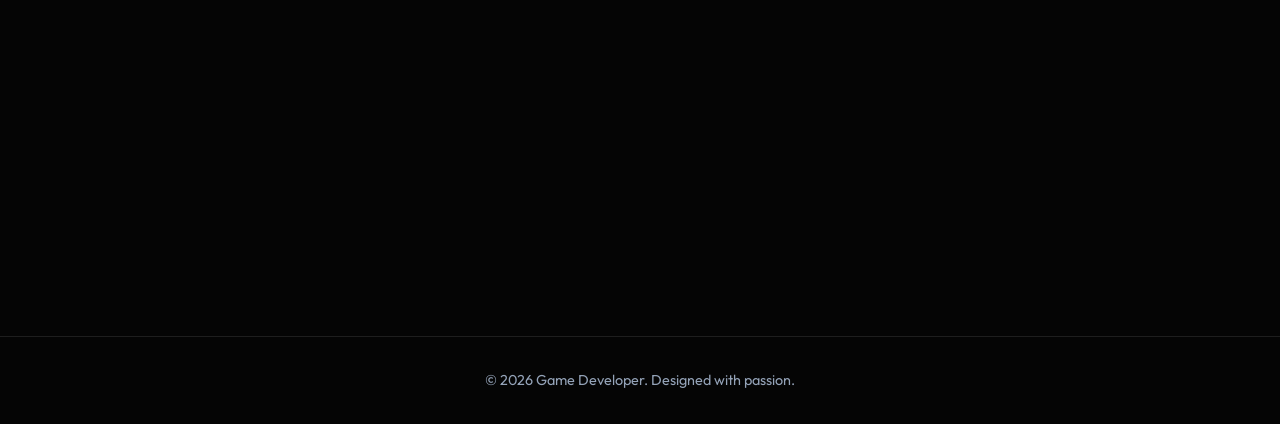
==== commit e5208eb1: "Remove holster return from Walkie-Talkie description to match real scene implementation" ====
--- a/index.html
+++ b/index.html
@@ -105,7 +105,7 @@
                         <ul style="color: var(--text-secondary); font-size: 0.85rem; padding-left: 1.2rem; margin-bottom: 1.5rem; line-height: 1.4;">
                             <li>พัฒนาระบบทำ CPR ตรวจจับตำแหน่งมือและการทิ้งน้ำหนักตัว พร้อมคำนวณจังหวะกด (Real-time BPM)</li>
                             <li>เขียนระบบคัดแยกผู้ป่วย (Triage System) ประเมินอาการและติดแท็กริบบิ้นสีตามระดับความเร่งด่วน</li>
-                            <li>ออกแบบระบบโต้ตอบใน VR เช่น วิทยุสื่อสารระบบ Push-to-Talk พร้อมดึงกลับซองเหน็บเอวอัตโนมัติ และระบบคืนของเข้ากระเป๋า</li>
+                            <li>ออกแบบระบบโต้ตอบใน VR เช่น วิทยุสื่อสารรายงานศูนย์สั่งการ และระบบคืนของเข้ากระเป๋าอัตโนมัติ</li>
                         </ul>
                         <div class="tech-stack">
                             <span>Unity 6</span>
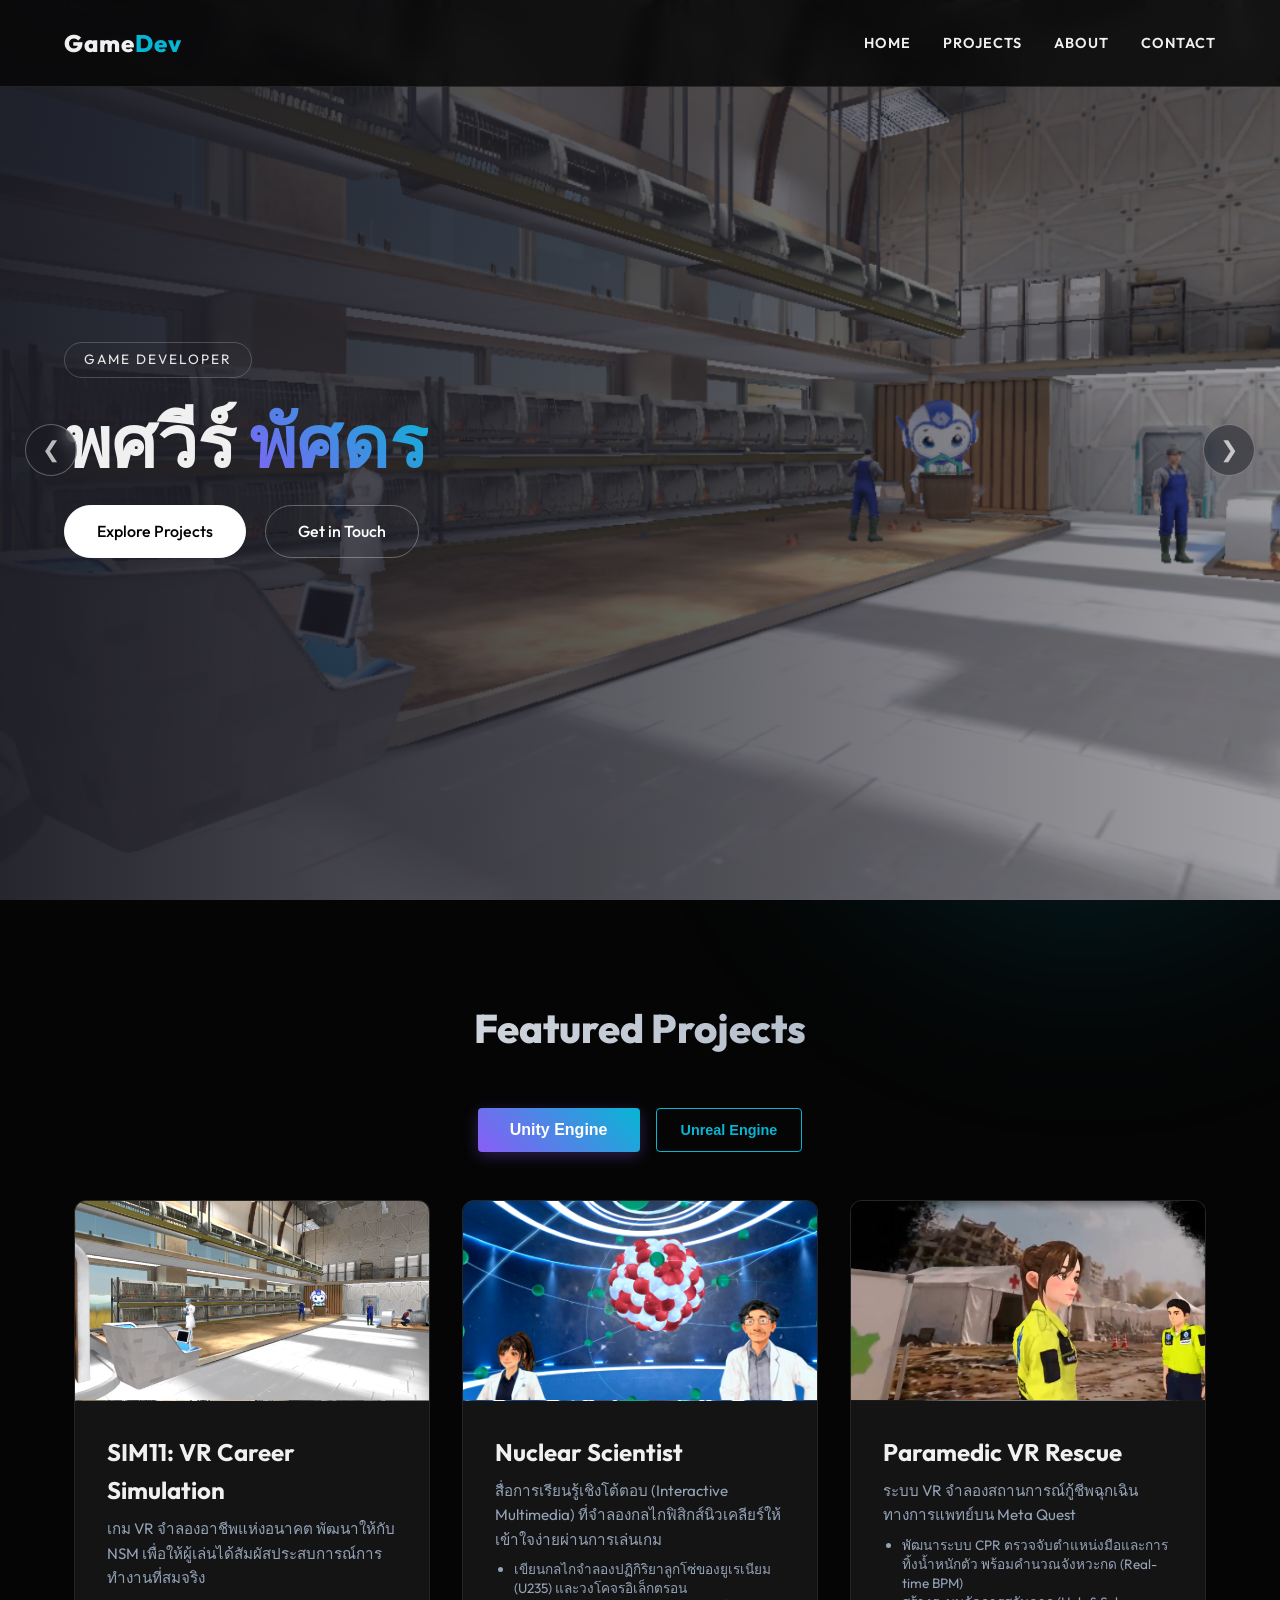
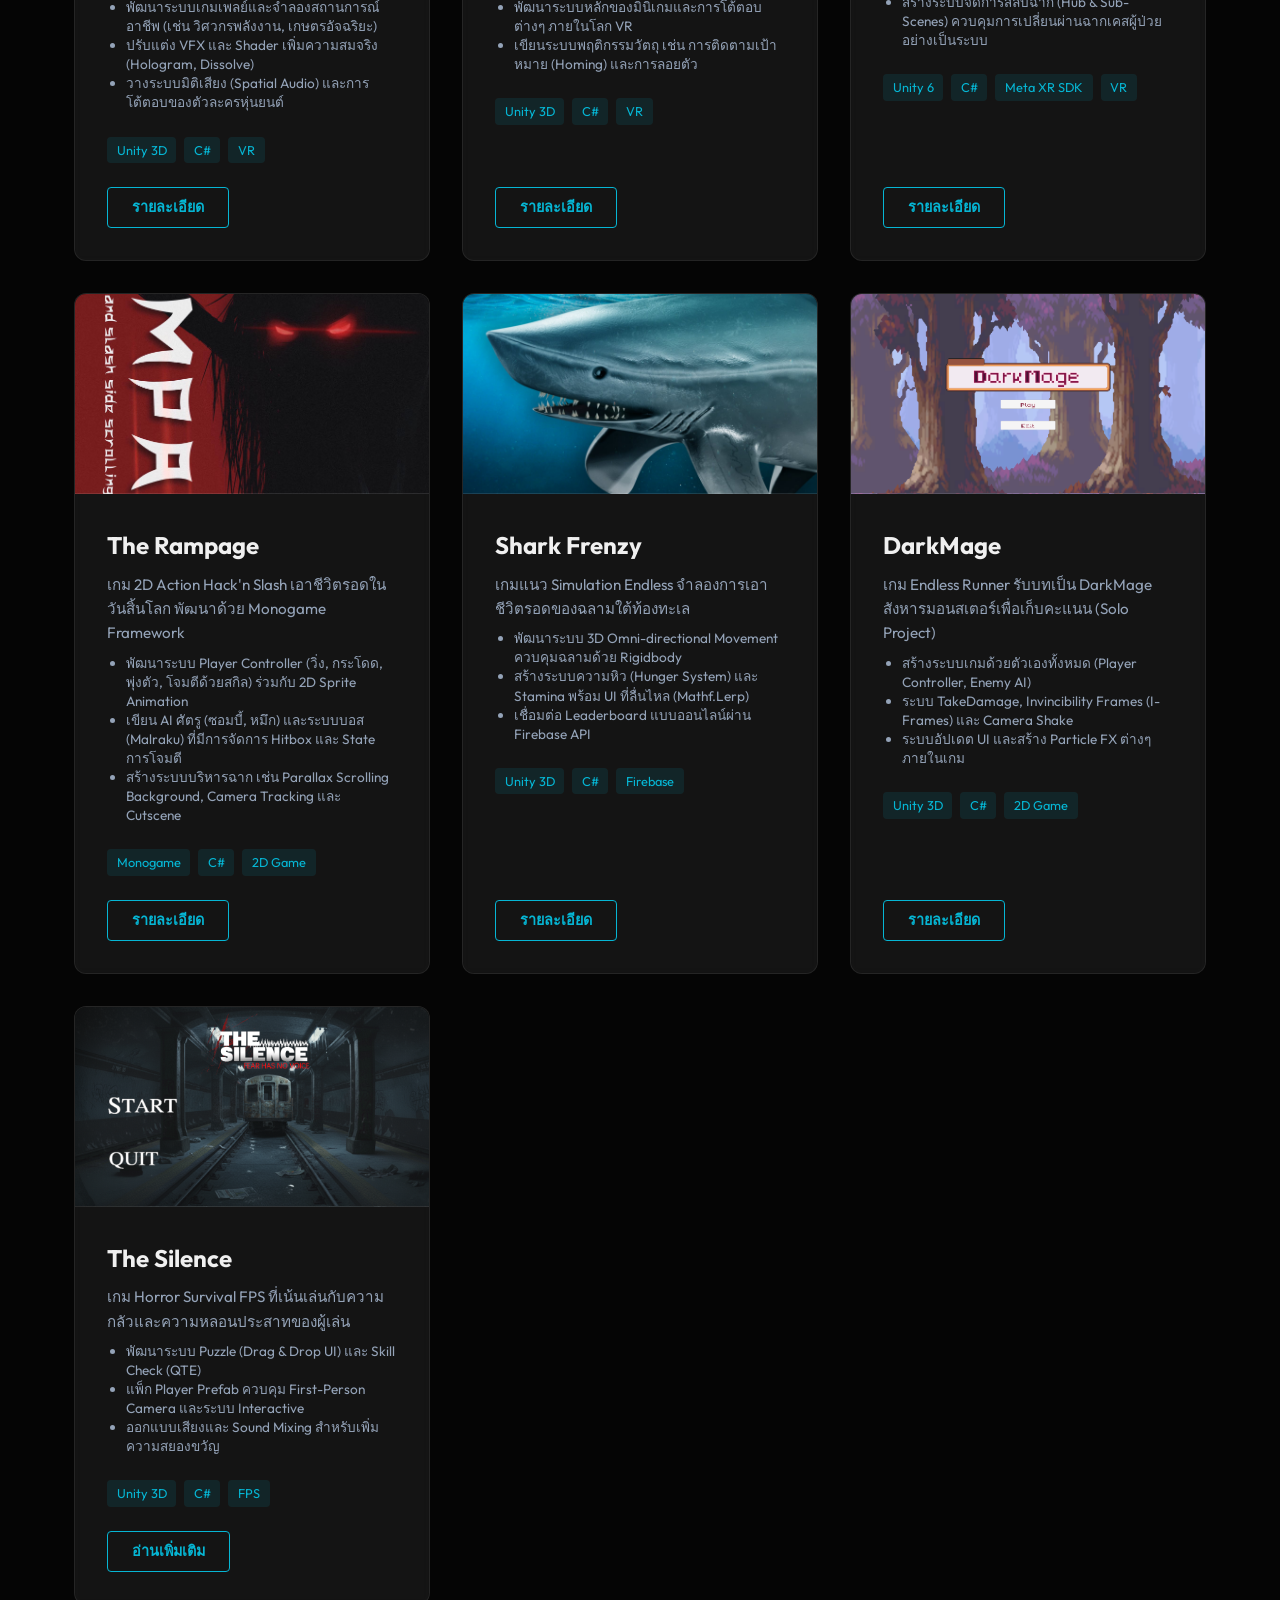
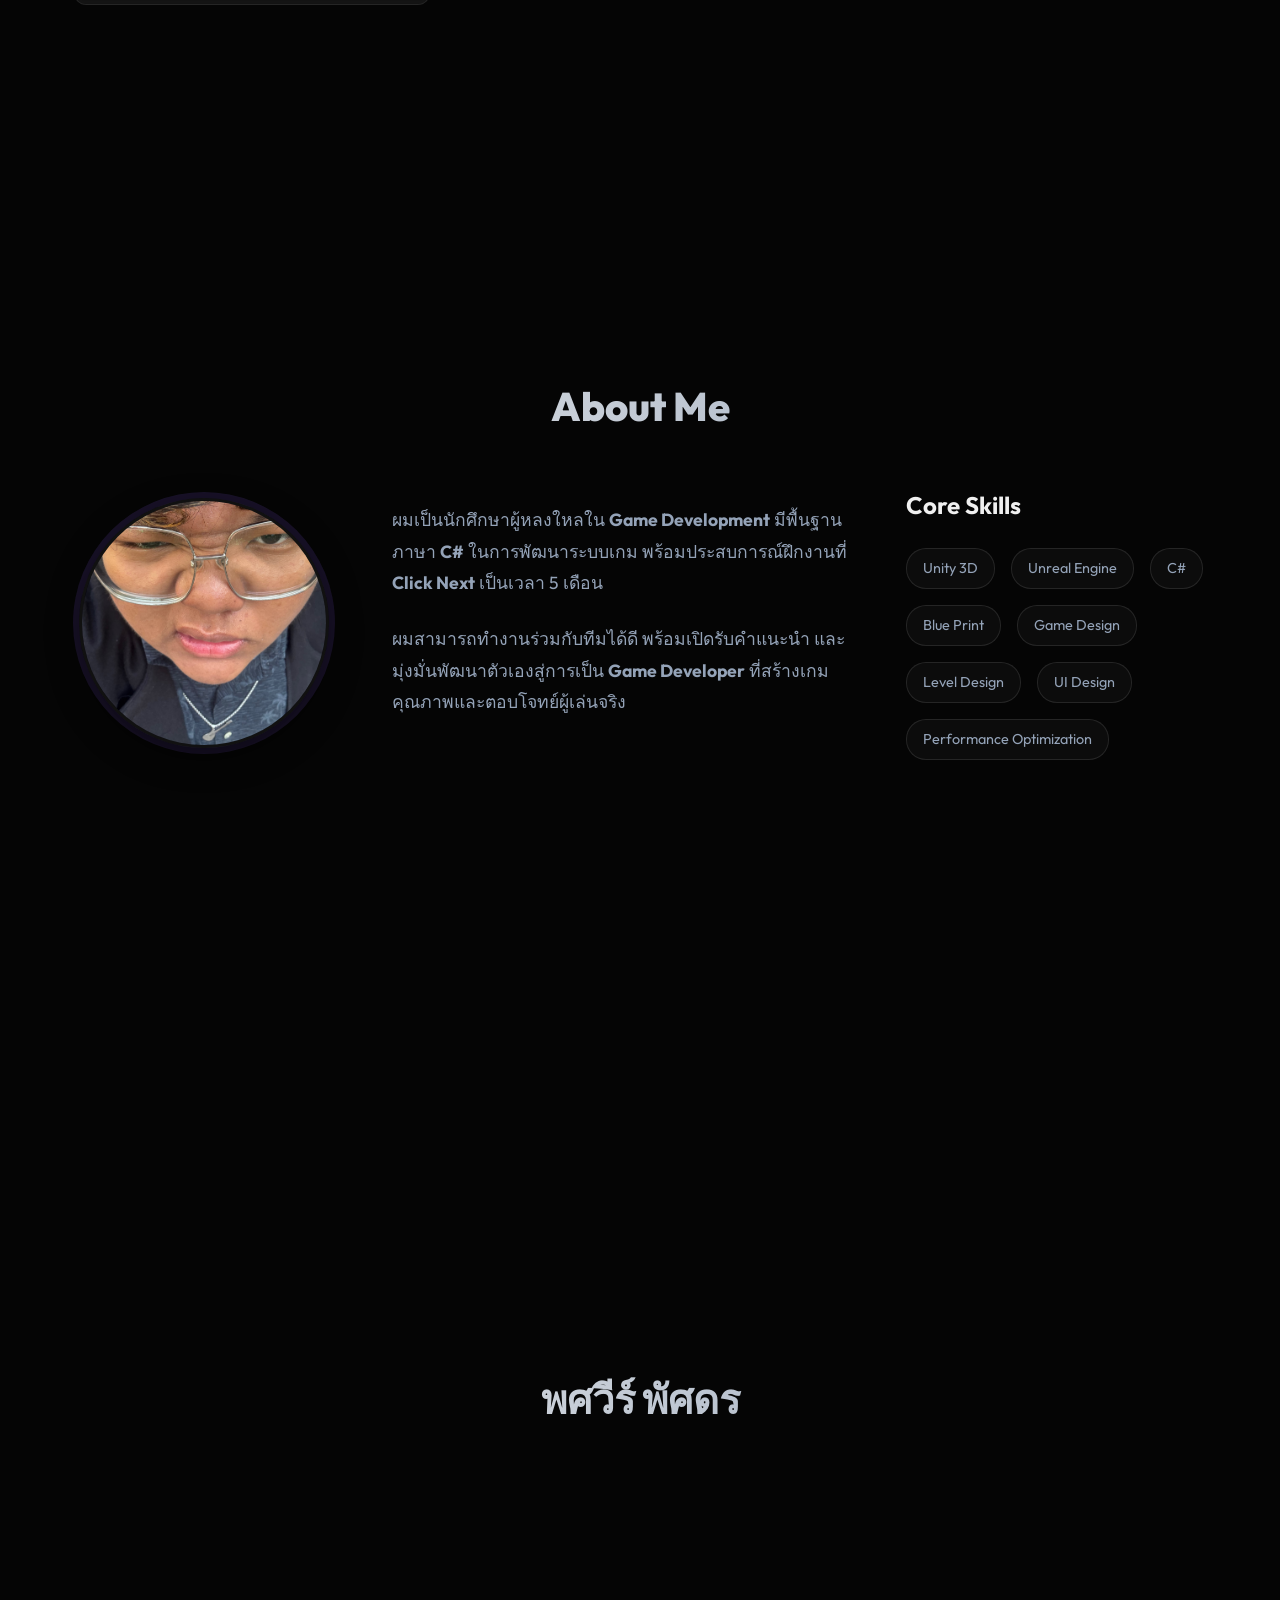
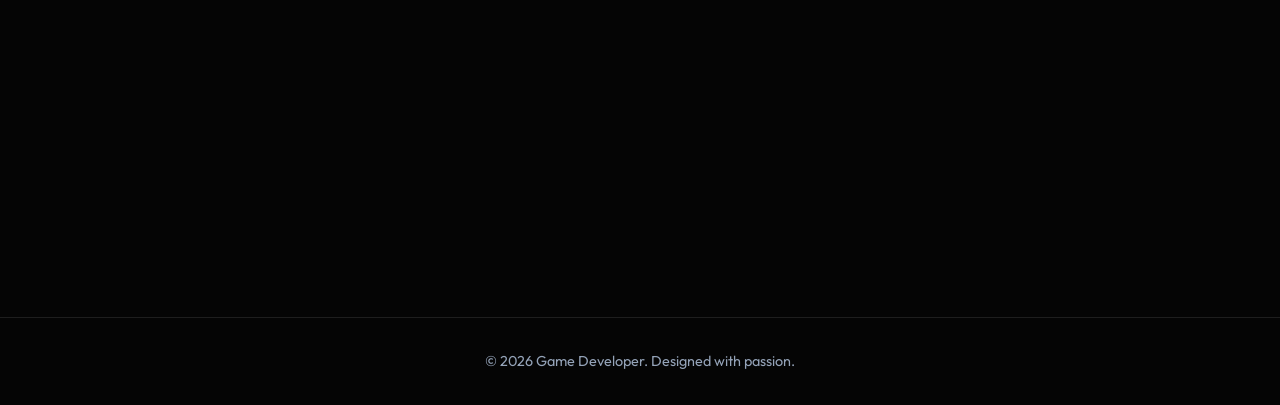
==== commit 58acf6cc: "Focus Paramedic project only on CPR Simulation and Scene Management" ====
--- a/index.html
+++ b/index.html
@@ -101,11 +101,10 @@
                     <div class="project-image" style="background-image: url('Image/Para.png');"></div>
                     <div class="project-info">
                         <h3>Paramedic VR Rescue</h3>
-                        <p style="margin-bottom: 0.5rem;">ระบบ VR จำลองสถานการณ์กู้ชีพฉุกเฉินทางการแพทย์และการคัดแยกผู้ป่วยบน Meta Quest</p>
-                        <ul style="color: var(--text-secondary); font-size: 0.85rem; padding-left: 1.2rem; margin-bottom: 1.5rem; line-height: 1.4;">
-                            <li>พัฒนาระบบทำ CPR ตรวจจับตำแหน่งมือและการทิ้งน้ำหนักตัว พร้อมคำนวณจังหวะกด (Real-time BPM)</li>
-                            <li>เขียนระบบคัดแยกผู้ป่วย (Triage System) ประเมินอาการและติดแท็กริบบิ้นสีตามระดับความเร่งด่วน</li>
-                            <li>ออกแบบระบบโต้ตอบใน VR เช่น วิทยุสื่อสารรายงานศูนย์สั่งการ และระบบคืนของเข้ากระเป๋าอัตโนมัติ</li>
+                        <p style="margin-bottom: 0.5rem;">ระบบ VR จำลองสถานการณ์กู้ชีพฉุกเฉินทางการแพทย์บน Meta Quest</p>
+                        <ul style="color: var(--text-secondary); font-size: 0.85rem; padding-left: 1.2rem; margin-bottom: 1.5rem; line-height: 1.4;">
+                            <li>พัฒนาระบบ CPR ตรวจจับตำแหน่งมือและการทิ้งน้ำหนักตัว พร้อมคำนวณจังหวะกด (Real-time BPM)</li>
+                            <li>สร้างระบบจัดการสลับฉาก (Hub & Sub-Scenes) ควบคุมการเปลี่ยนผ่านฉากเคสผู้ป่วยอย่างเป็นระบบ</li>
                         </ul>
                         <div class="tech-stack">
                             <span>Unity 6</span>
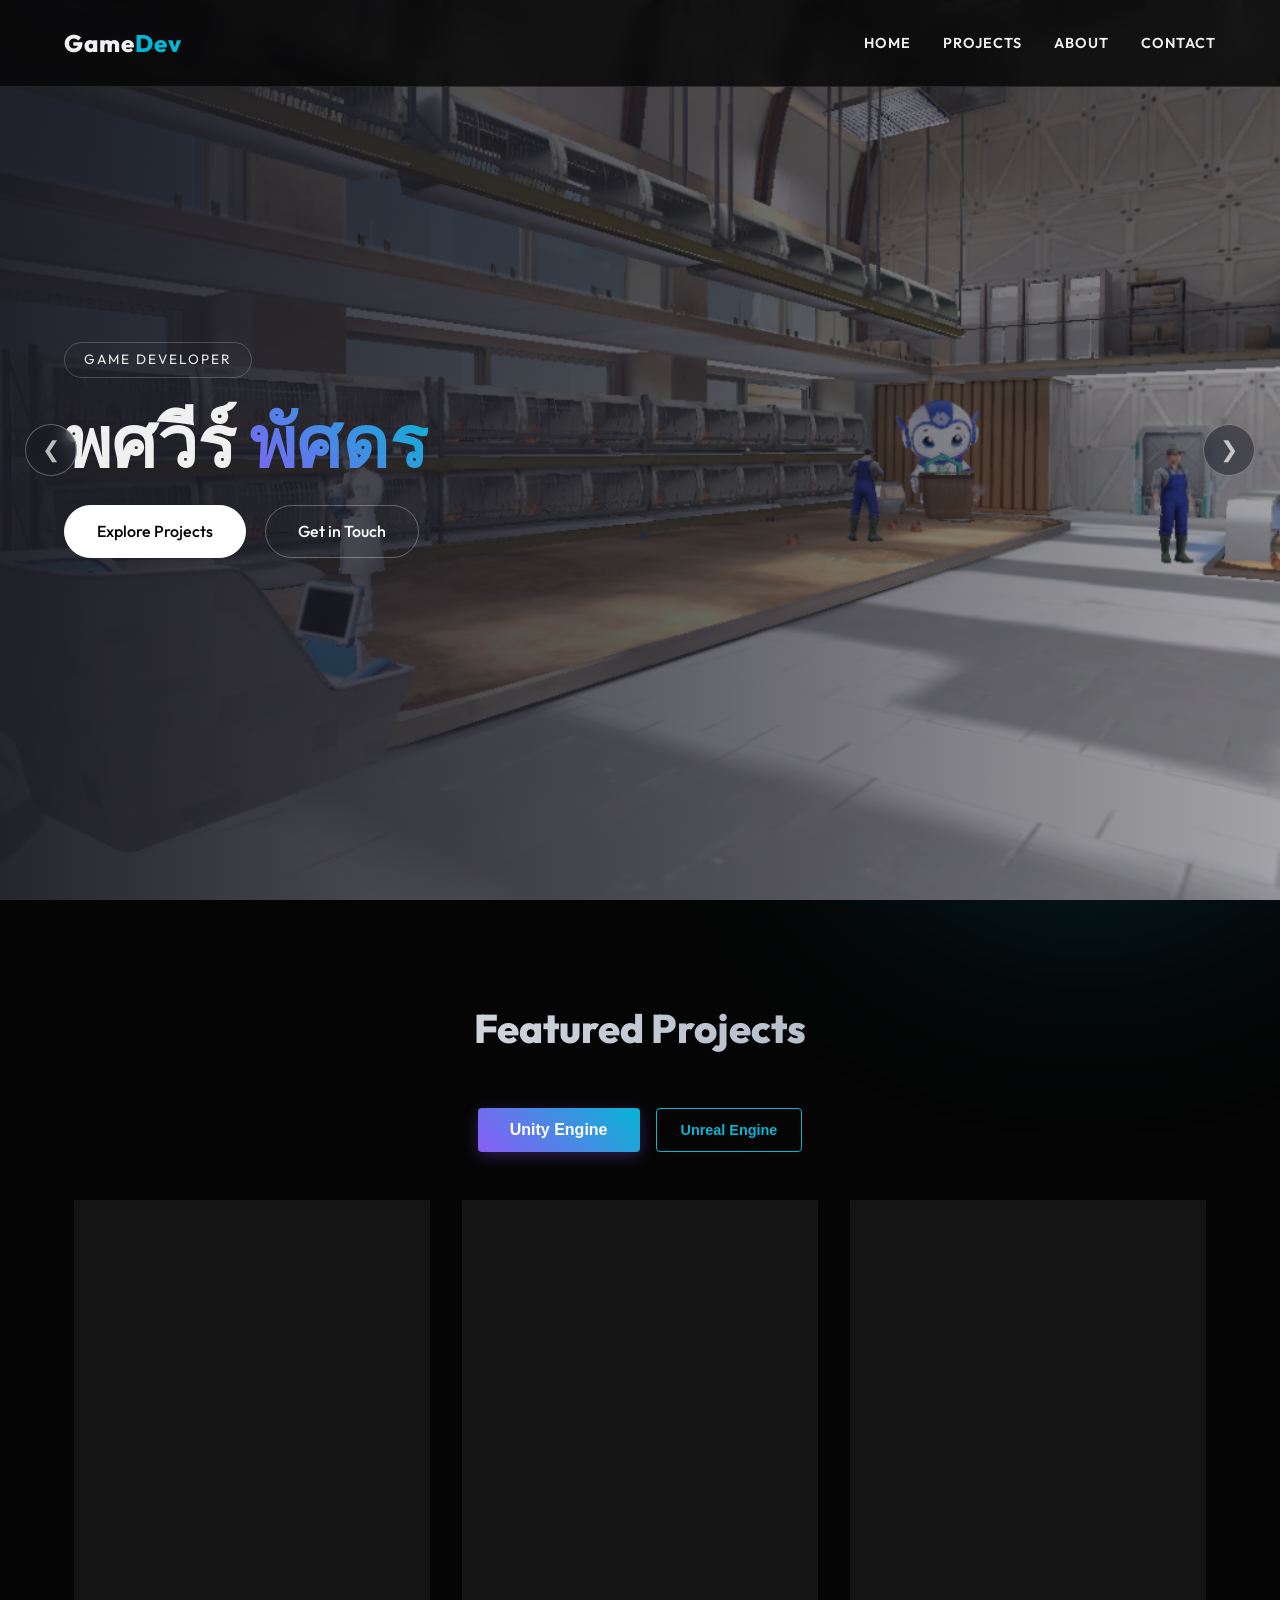
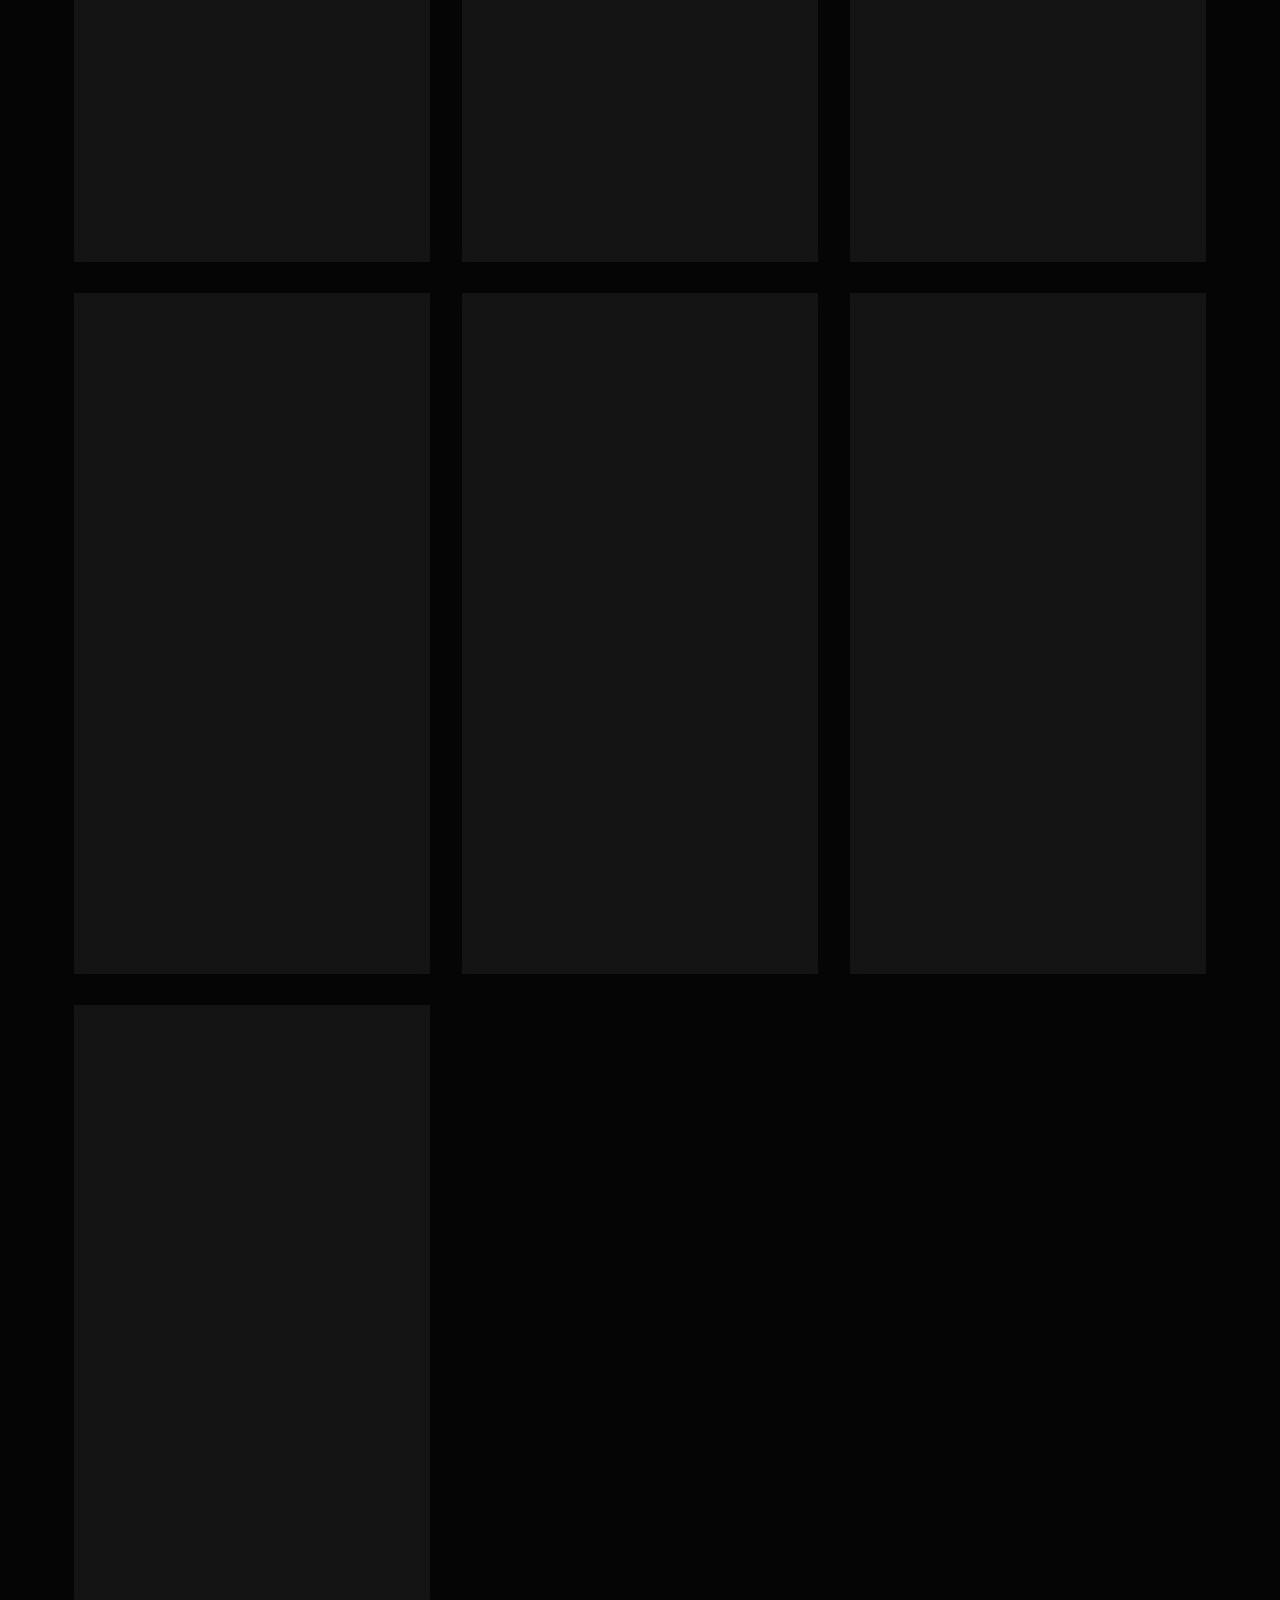
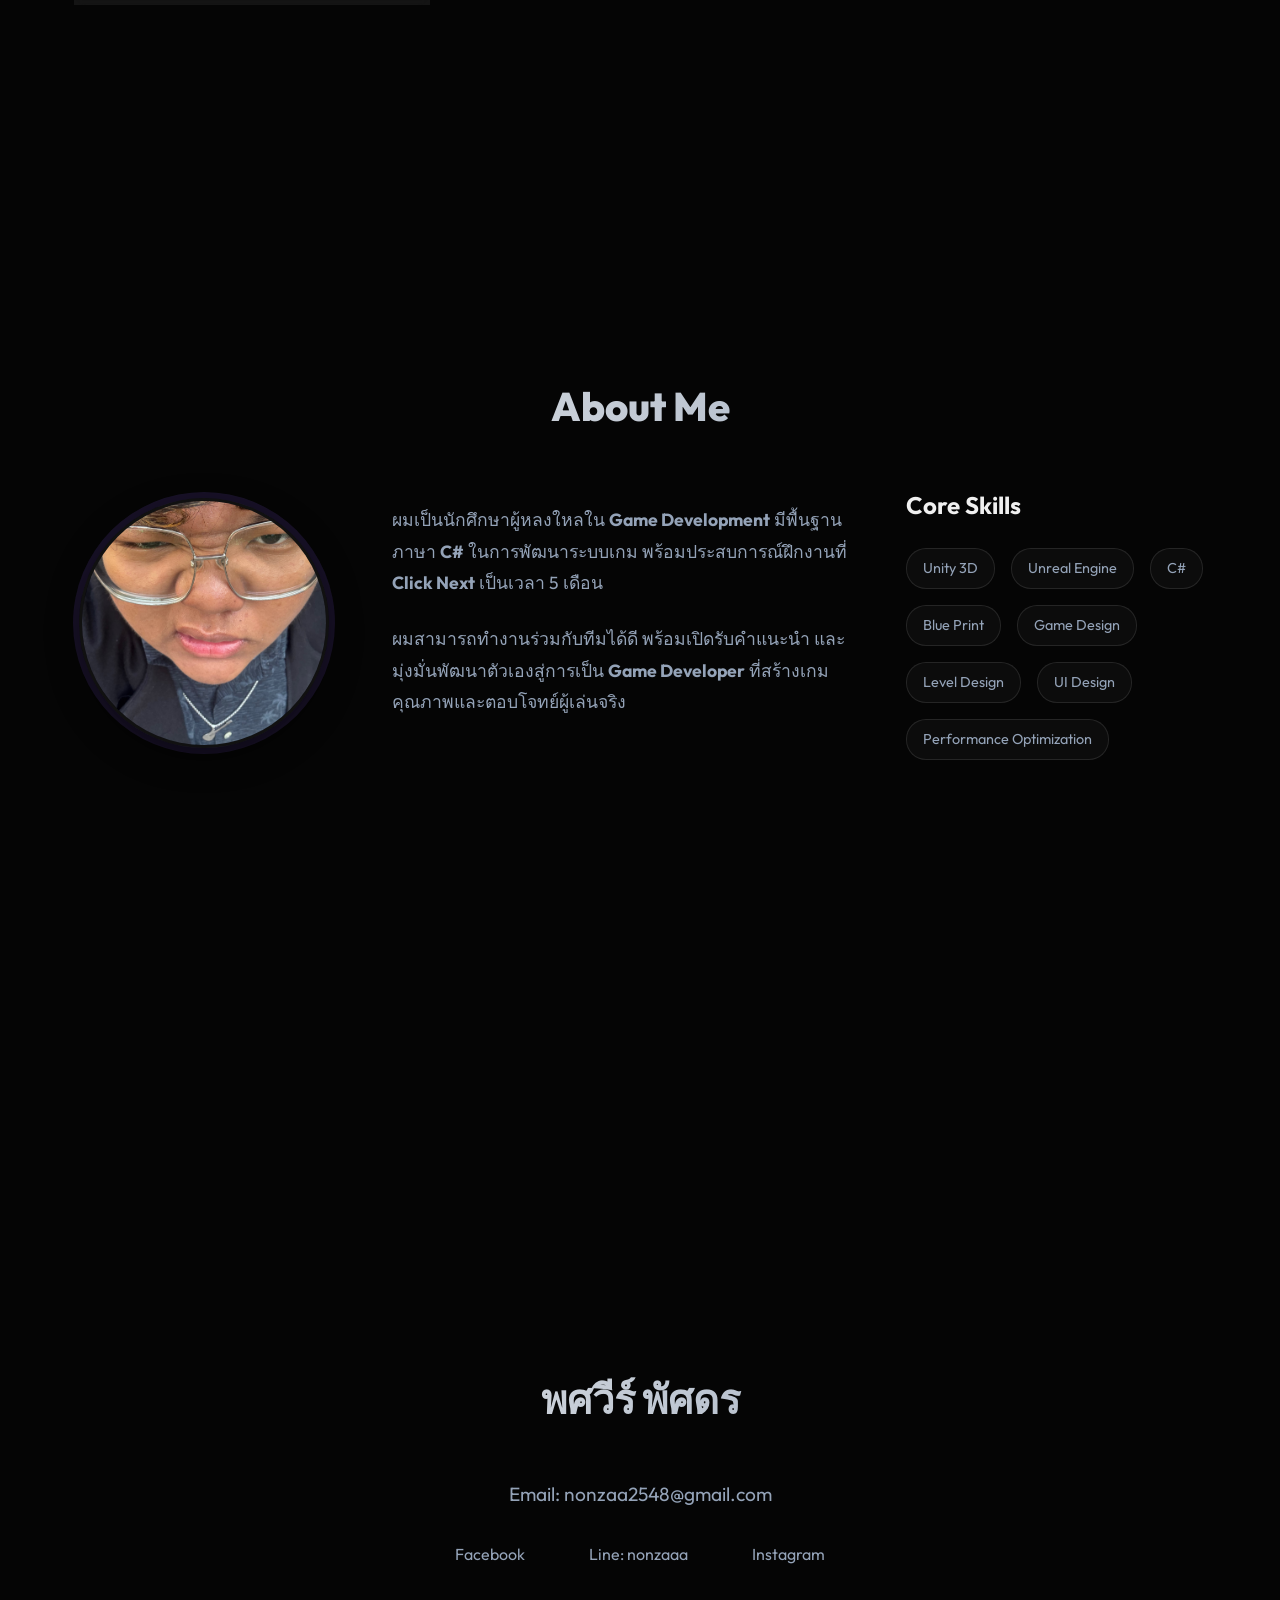
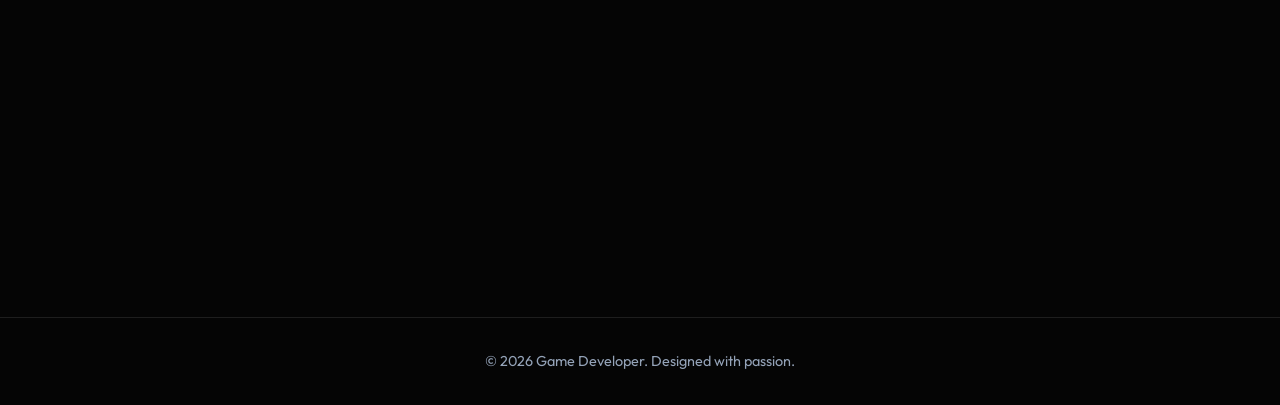
==== commit 5de1d646: "Standardize project card buttons text to 'รายละเอียด' across all projects" ====
--- a/index.html
+++ b/index.html
@@ -1,398 +1,398 @@
-<!DOCTYPE html>
-<html lang="th">
-<head>
-    <meta charset="UTF-8">
-    <meta name="viewport" content="width=device-width, initial-scale=1.0">
-    <title>Game Developer Portfolio</title>
-    <meta name="description" content="Portfolio of a Game Developer showcasing games, projects, and skills.">
-    <link href="https://fonts.googleapis.com/css2?family=Outfit:wght@300;400;600;800&display=swap" rel="stylesheet">
-    <link rel="stylesheet" href="styles.css">
-</head>
-<body>
-    <canvas id="bg-canvas"></canvas>
-    
-    <nav>
-        <div class="logo">Game<span>Dev</span></div>
-        <ul class="nav-links">
-            <li><a href="#home">Home</a></li>
-            <li><a href="#projects">Projects</a></li>
-            <li><a href="#about">About</a></li>
-            <li><a href="#contact">Contact</a></li>
-        </ul>
-    </nav>
-
-    <main>
-        <section id="home" class="hero">
-            <!-- Background Slider -->
-            <div class="hero-bg-slider">
-                <div class="hero-slide active" style="background-image: url('Image/Sim11.png');"></div>
-                <div class="hero-slide" style="background-image: url('Image/Frenzy Shark/Shark.jpg');"></div>
-                <div class="hero-slide" style="background-image: url('Image/Rampage/ram.jpg');"></div>
-                <div class="hero-slide" style="background-image: url('Image/DarkMage/DarkMage.png');"></div>
-                <div class="hero-slide" style="background-image: url('Image/Nuclear.png');"></div>
-                <div class="hero-slide" style="background-image: url('Image/Para.png');"></div>
-                
-                <div class="hero-overlay"></div>
-            </div>
-
-            <!-- Slider Navigation Buttons -->
-            <button class="slider-btn prev-btn" onclick="prevHeroSlide()" aria-label="Previous Slide">&#10094;</button>
-            <button class="slider-btn next-btn" onclick="nextHeroSlide()" aria-label="Next Slide">&#10095;</button>
-
-            <div class="hero-content" style="z-index: 10;">
-                <div class="hero-badge">Game Developer</div>
-                <h1 class="title">พศวีร์<span> พัศดร</span></h1>
-                <div class="cta-buttons">
-                    <a href="#projects" class="btn btn-primary">Explore Projects</a>
-                    <a href="#contact" class="btn btn-secondary">Get in Touch</a>
-                </div>
-            </div>
-        </section>
-
-        <section id="projects" class="projects section">
-            <h2 class="section-title">Featured Projects</h2>
-            <div class="project-tabs" style="display: flex; justify-content: center; gap: 1rem; margin-bottom: 3rem;">
-                <button class="btn btn-primary tab-btn" onclick="showProjects('unity')">Unity Engine</button>
-                <button class="btn btn-outline tab-btn" onclick="showProjects('unreal')">Unreal Engine</button>
-            </div>
-            <div class="projects-slider-wrapper" style="overflow: hidden; width: 100%; padding-bottom: 1rem;">
-            <div class="projects-slider-track" id="projects-track" style="display: flex; width: 200%; transition: transform 0.6s cubic-bezier(0.25, 1, 0.5, 1);">
-                <div class="project-grid" id="unity-projects" style="width: 50%; flex-shrink: 0; padding: 0 10px;">
-                <!-- Project 1 -->
-                <div class="project-card fade-in">
-                    <div class="project-image" style="background-image: url('Image/Sim11.png');"></div>
-                    <div class="project-info">
-                        <h3>SIM11: VR Career Simulation</h3>
-                        <p style="margin-bottom: 0.5rem;">เกม VR จำลองอาชีพแห่งอนาคต พัฒนาให้กับ NSM เพื่อให้ผู้เล่นได้สัมผัสประสบการณ์การทำงานที่สมจริง</p>
-                        <ul style="color: var(--text-secondary); font-size: 0.85rem; padding-left: 1.2rem; margin-bottom: 1.5rem; line-height: 1.4;">
-                            <li>พัฒนาระบบเกมเพลย์และจำลองสถานการณ์อาชีพ (เช่น วิศวกรพลังงาน, เกษตรอัจฉริยะ)</li>
-                            <li>ปรับแต่ง VFX และ Shader เพิ่มความสมจริง (Hologram, Dissolve)</li>
-                            <li>วางระบบมิติเสียง (Spatial Audio) และการโต้ตอบของตัวละครหุ่นยนต์</li>
-                        </ul>
-                        <div class="tech-stack">
-                            <span>Unity 3D</span>
-                            <span>C#</span>
-                            <span>VR</span>
-                        </div>
-                        <a href="sim11.html" class="btn btn-outline">รายละเอียด</a>
-                    </div>
-                </div>
-                <!-- Project 2 -->
-                <div class="project-card fade-in">
-                    <div class="project-image" style="background-image: url('Image/Nuclear.png'); background-size: cover; background-position: center;"></div>
-                    <div class="project-info">
-                        <h3>Nuclear Scientist</h3>
-                        <p style="margin-bottom: 0.5rem;">สื่อการเรียนรู้เชิงโต้ตอบ (Interactive Multimedia) ที่จำลองกลไกฟิสิกส์นิวเคลียร์ให้เข้าใจง่ายผ่านการเล่นเกม</p>
-                        <ul style="color: var(--text-secondary); font-size: 0.85rem; padding-left: 1.2rem; margin-bottom: 1.5rem; line-height: 1.4;">
-                            <li>เขียนกลไกจำลองปฏิกิริยาลูกโซ่ของยูเรเนียม (U235) และวงโคจรอิเล็กตรอน</li>
-                            <li>พัฒนาระบบหลักของมินิเกมและการโต้ตอบต่างๆ ภายในโลก VR</li>
-                            <li>เขียนระบบพฤติกรรมวัตถุ เช่น การติดตามเป้าหมาย (Homing) และการลอยตัว</li>
-                        </ul>
-                        <div class="tech-stack">
-                            <span>Unity 3D</span>
-                            <span>C#</span>
-                            <span>VR</span>
-                        </div>
-                        <a href="nuclear.html" class="btn btn-outline">รายละเอียด</a>
-                    </div>
-                </div>
-                <!-- Project 3 -->
-                <div class="project-card fade-in">
-                    <div class="project-image" style="background-image: url('Image/Para.png');"></div>
-                    <div class="project-info">
-                        <h3>Paramedic VR Rescue</h3>
-                        <p style="margin-bottom: 0.5rem;">ระบบ VR จำลองสถานการณ์กู้ชีพฉุกเฉินทางการแพทย์บน Meta Quest</p>
-                        <ul style="color: var(--text-secondary); font-size: 0.85rem; padding-left: 1.2rem; margin-bottom: 1.5rem; line-height: 1.4;">
-                            <li>พัฒนาระบบ CPR ตรวจจับตำแหน่งมือและการทิ้งน้ำหนักตัว พร้อมคำนวณจังหวะกด (Real-time BPM)</li>
-                            <li>สร้างระบบจัดการสลับฉาก (Hub & Sub-Scenes) ควบคุมการเปลี่ยนผ่านฉากเคสผู้ป่วยอย่างเป็นระบบ</li>
-                        </ul>
-                        <div class="tech-stack">
-                            <span>Unity 6</span>
-                            <span>C#</span>
-                            <span>Meta XR SDK</span>
-                            <span>VR</span>
-                        </div>
-                        <a href="paramedic.html" class="btn btn-outline">รายละเอียด</a>
-                    </div>
-                </div>
-                <!-- Project 4 -->
-                <div class="project-card fade-in">
-                    <div class="project-image" style="background-image: url('Image/Rampage/ram.jpg');"></div>
-                    <div class="project-info">
-                        <h3>The Rampage</h3>
-                        <p style="margin-bottom: 0.5rem;">เกม 2D Action Hack'n Slash เอาชีวิตรอดในวันสิ้นโลก พัฒนาด้วย Monogame Framework</p>
-                        <ul style="color: var(--text-secondary); font-size: 0.85rem; padding-left: 1.2rem; margin-bottom: 1.5rem; line-height: 1.4;">
-                            <li>พัฒนาระบบ Player Controller (วิ่ง, กระโดด, พุ่งตัว, โจมตีด้วยสกิล) ร่วมกับ 2D Sprite Animation</li>
-                            <li>เขียน AI ศัตรู (ซอมบี้, หมึก) และระบบบอส (Malraku) ที่มีการจัดการ Hitbox และ State การโจมตี</li>
-                            <li>สร้างระบบบริหารฉาก เช่น Parallax Scrolling Background, Camera Tracking และ Cutscene</li>
-                        </ul>
-                        <div class="tech-stack">
-                            <span>Monogame</span>
-                            <span>C#</span>
-                            <span>2D Game</span>
-                        </div>
-                        <a href="rampage.html" class="btn btn-outline">รายละเอียด</a>
-                    </div>
-                </div>
-                <!-- Project 5 -->
-                <div class="project-card fade-in">
-                    <div class="project-image" style="background-image: url('Image/Frenzy Shark/Shark.jpg');"></div>
-                    <div class="project-info">
-                        <h3>Shark Frenzy</h3>
-                        <p style="margin-bottom: 0.5rem;">เกมแนว Simulation Endless จำลองการเอาชีวิตรอดของฉลามใต้ท้องทะเล</p>
-                        <ul style="color: var(--text-secondary); font-size: 0.85rem; padding-left: 1.2rem; margin-bottom: 1.5rem; line-height: 1.4;">
-                            <li>พัฒนาระบบ 3D Omni-directional Movement ควบคุมฉลามด้วย Rigidbody</li>
-                            <li>สร้างระบบความหิว (Hunger System) และ Stamina พร้อม UI ที่ลื่นไหล (Mathf.Lerp)</li>
-                            <li>เชื่อมต่อ Leaderboard แบบออนไลน์ผ่าน Firebase API</li>
-                        </ul>
-                        <div class="tech-stack">
-                            <span>Unity 3D</span>
-                            <span>C#</span>
-                            <span>Firebase</span>
-                        </div>
-                        <a href="shark-frenzy.html" class="btn btn-outline">รายละเอียด</a>
-                    </div>
-                </div>
-                <!-- Project 6 -->
-                <div class="project-card fade-in">
-                    <div class="project-image" style="background-image: url('Image/DarkMage/DarkMage.png');"></div>
-                    <div class="project-info">
-                        <h3>DarkMage</h3>
-                        <p style="margin-bottom: 0.5rem;">เกม Endless Runner รับบทเป็น DarkMage สังหารมอนสเตอร์เพื่อเก็บคะแนน (Solo Project)</p>
-                        <ul style="color: var(--text-secondary); font-size: 0.85rem; padding-left: 1.2rem; margin-bottom: 1.5rem; line-height: 1.4;">
-                            <li>สร้างระบบเกมด้วยตัวเองทั้งหมด (Player Controller, Enemy AI)</li>
-                            <li>ระบบ TakeDamage, Invincibility Frames (I-Frames) และ Camera Shake</li>
-                            <li>ระบบอัปเดต UI และสร้าง Particle FX ต่างๆ ภายในเกม</li>
-                        </ul>
-                        <div class="tech-stack">
-                            <span>Unity 3D</span>
-                            <span>C#</span>
-                            <span>2D Game</span>
-                        </div>
-                        <a href="darkmage.html" class="btn btn-outline">รายละเอียด</a>
-                    </div>
-                </div>
-                <!-- Project 7 -->
-                <div class="project-card fade-in">
-                    <div class="project-image" style="background-image: url('Image/The\ Silence/The\ Silence.png');"></div>
-                    <div class="project-info">
-                        <h3>The Silence</h3>
-                        <p style="margin-bottom: 0.5rem;">เกม Horror Survival FPS ที่เน้นเล่นกับความกลัวและความหลอนประสาทของผู้เล่น</p>
-                        <ul style="color: var(--text-secondary); font-size: 0.85rem; padding-left: 1.2rem; margin-bottom: 1.5rem; line-height: 1.4;">
-                            <li>พัฒนาระบบ Puzzle (Drag & Drop UI) และ Skill Check (QTE)</li>
-                            <li>แพ็ก Player Prefab ควบคุม First-Person Camera และระบบ Interactive</li>
-                            <li>ออกแบบเสียงและ Sound Mixing สำหรับเพิ่มความสยองขวัญ</li>
-                        </ul>
-                        <div class="tech-stack">
-                            <span>Unity 3D</span>
-                            <span>C#</span>
-                            <span>FPS</span>
-                        </div>
-                        <a href="thesilence.html" class="btn btn-outline">อ่านเพิ่มเติม</a>
-                    </div>
-                </div>
-            </div> <!-- End unity-projects -->
-
-            <!-- Start unreal-projects -->
-            <div class="project-grid" id="unreal-projects" style="width: 50%; flex-shrink: 0; padding: 0 10px;">
-                <div class="project-card fade-in">
-                    <div class="project-image" style="overflow: hidden; padding: 0; background: #000; position: relative;">
-                        <video autoplay muted loop playsinline style="width: 100%; height: 100%; object-fit: cover; display: block;">
-                            <source src="Image/Unreal/Game/Cinematic/Combat/1011.mp4" type="video/mp4">
-                        </video>
-                    </div>
-                    <div class="project-info">
-                        <h3>Melee Combat System</h3>
-                        <p style="margin-bottom: 0.5rem;">ระบบต่อสู้ระยะประชิด พัฒนาด้วย Unreal Engine Blueprints</p>
-                        <ul style="color: var(--text-secondary); font-size: 0.85rem; padding-left: 1.2rem; margin-bottom: 1.5rem; line-height: 1.4;">
-                            <li>ระบบ Combo Attack และจังหวะต่อเนื่องผ่าน AnimNotify</li>
-                            <li>ระบบตรวจจับการชนของอาวุธด้วย Multi Sphere Trace</li>
-                            <li>ระบบ Block / Deflect, Hit Reaction, Stun และ Enemy AI Attack</li>
-                        </ul>
-                        <div class="tech-stack">
-                            <span>Unreal Engine 5</span>
-                            <span>Blueprints</span>
-                            <span>Combat</span>
-                        </div>
-                        <a href="unreal-combat.html" class="btn btn-outline">อ่านเพิ่มเติม</a>
-                    </div>
-                </div>
-                <div class="project-card fade-in">
-                    <div class="project-image" style="background-image: url('Image/Unreal/VFX/Portal/Portal.png'); background-size: cover; background-position: center;"></div>
-                    <div class="project-info">
-                        <h3>Niagara VFX Portal</h3>
-                        <p style="margin-bottom: 0.5rem;">ระบบเอฟเฟกต์พลังงาน Portal จำลองของไหล 3 มิติ (3D Fluid Simulation) ทำงานแบบ Real-time บน GPU</p>
-                        <ul style="color: var(--text-secondary); font-size: 0.85rem; padding-left: 1.2rem; margin-bottom: 1.5rem; line-height: 1.4;">
-                            <li>แสดงผลด้วย Volume Renderer ให้มวลพลังงานมีมิติสมจริง</li>
-                            <li>แปลงข้อมูล Particle Data เป็นแหล่งกำเนิดของเหลวเพื่อส่งเข้า 3D Grid</li>
-                        </ul>
-                        <div class="tech-stack">
-                            <span>Unreal Engine</span>
-                            <span>Niagara</span>
-                            <span>VFX</span>
-                        </div>
-                        <a href="unreal-vfx.html" class="btn btn-outline">อ่านเพิ่มเติม</a>
-                    </div>
-                </div>
-                <div class="project-card fade-in">
-                    <div class="project-image" style="background-image: url('Image/Unreal/VFX/Fire/Fire.png'); background-size: cover; background-position: center;"></div>
-                    <div class="project-info">
-                        <h3>Multi-layered Fire VFX</h3>
-                        <p style="margin-bottom: 0.5rem;">ระบบเอฟเฟกต์ไฟแบบแยกเลเยอร์ (Multi-layered Emitters) ควบคุมพฤติกรรมได้อย่างอิสระ</p>
-                        <ul style="color: var(--text-secondary); font-size: 0.85rem; padding-left: 1.2rem; margin-bottom: 1.5rem; line-height: 1.4;">
-                            <li>แยกส่วนประกอบ Flames, Smoke และ Ember อย่างชัดเจน</li>
-                            <li>เขียน Custom Material ควบคุม Distortion และ Emissive</li>
-                            <li>ใช้ Open-source สร้าง Base Texture เพิ่ม Pipeline Efficiency</li>
-                        </ul>
-                        <div class="tech-stack">
-                            <span>Unreal Engine</span>
-                            <span>Niagara</span>
-                            <span>VFX</span>
-                        </div>
-                        <a href="unreal-fire.html" class="btn btn-outline">อ่านเพิ่มเติม</a>
-                    </div>
-                </div>
-                <div class="project-card fade-in">
-                    <div class="project-image" style="background-image: url('Image/Unreal/VFX/Lightning/Lightning.png'); background-size: cover; background-position: top;"></div>
-                    <div class="project-info">
-                        <h3>Character Lightning VFX</h3>
-                        <p style="margin-bottom: 0.5rem;">ระบบเอฟเฟกต์กระแสไฟฟ้าวิ่งตามตัวละครด้วย Skeletal Mesh Data Interface</p>
-                        <ul style="color: var(--text-secondary); font-size: 0.85rem; padding-left: 1.2rem; margin-bottom: 1.5rem; line-height: 1.4;">
-                            <li>สร้างเอฟเฟกต์สายฟ้าหลาย Layer (Lightning Beams, Sparks)</li>
-                            <li>ผสาน VFX เข้ากับ Animation Montage ด้วย Anim Notifies</li>
-                            <li>ใช้ Skeletal Mesh Data Interface ให้เอฟเฟกต์วิ่งตามกระดูก</li>
-                        </ul>
-                        <div class="tech-stack">
-                            <span>Unreal Engine</span>
-                            <span>Niagara</span>
-                            <span>VFX</span>
-                        </div>
-                        <a href="unreal-lightning.html" class="btn btn-outline">อ่านเพิ่มเติม</a>
-                    </div>
-                </div>
-                <div class="project-card fade-in">
-                    <div class="project-image" style="background-image: url('Image/Unreal/VFX/PostProcess/PostProcess.png'); background-size: cover; background-position: top;"></div>
-                    <div class="project-info">
-                        <h3>Lighting PostProcess Landscape</h3>
-                        <p style="margin-bottom: 0.5rem;">การนำไปใช้กับ Environment Design</p>
-                        <ul style="color: var(--text-secondary); font-size: 0.85rem; padding-left: 1.2rem; margin-bottom: 1.5rem; line-height: 1.4;">
-                            <li>ใช้ Post Process เพื่อ กำหนด identity ของ scene</li>
-                            <li>ออกแบบ environment โดย เวลา และ อารมณ์ตั้งแต่ต้น</li>
-                            <li>คุมโทนสีให้ทั้ง scene ไปในทิศทางเดียว</li>
-                        </ul>
-                        <div class="tech-stack">
-                            <span>Unreal Engine</span>
-                            <span>Lighting</span>
-                            <span>PostProcess</span>
-                        </div>
-                        <a href="unreal-lighting.html" class="btn btn-outline">อ่านเพิ่มเติม</a>
-                    </div>
-                </div>
-                <div class="project-card fade-in">
-                    <div class="project-image" style="background-image: url('Image/Unreal/Game/Cinematic/Cinematic.png'); background-size: cover; background-position: top;"></div>
-                    <div class="project-info">
-                        <h3>Cinematic Sequencer</h3>
-                        <p style="margin-bottom: 0.5rem;">การเล่าเรื่องอย่างเป็นระบบด้วยมุมกล้องและ Animation Timeline</p>
-                        <ul style="color: var(--text-secondary); font-size: 0.85rem; padding-left: 1.2rem; margin-bottom: 1.5rem; line-height: 1.4;">
-                            <li>สร้าง Animation Timeline และการวางมุมกล้องผ่าน Keyframe</li>
-                            <li>ใช้งาน Cine Camera Actor ปรับพารามิเตอร์ให้สมจริง</li>
-                            <li>ตัดสลับมุมกล้องและพรีวิวแบบ Real-time ด้วย Camera Cuts Track</li>
-                        </ul>
-                        <div class="tech-stack">
-                            <span>Unreal Engine</span>
-                            <span>Cinematic</span>
-                        </div>
-                        <a href="unreal-cinematic.html" class="btn btn-outline">อ่านเพิ่มเติม</a>
-                    </div>
-                </div>
-            </div> <!-- End unreal-projects -->
-        </div> <!-- End track -->
-        </div> <!-- End wrapper -->
-        </section>
-
-        <section id="about" class="about section">
-            <h2 class="section-title">About Me</h2>
-            <div class="about-grid">
-                <!-- Profile Image Placeholder -->
-                <div class="about-image fade-in">
-                    <div class="profile-frame">
-                        <img src="Image/ME/Me3.jpg" alt="Profile Picture" onerror="this.src='data:image/svg+xml;utf8,<svg xmlns=\'http://www.w3.org/2000/svg\' width=\'100%\' height=\'100%\'><rect width=\'100%\' height=\'100%\' fill=\'%231a1a24\'/><text x=\'50%\' y=\'50%\' fill=\'%238b5cf6\' font-family=\'sans-serif\' font-size=\'16\' font-weight=\'bold\' text-anchor=\'middle\' dominant-baseline=\'middle\'>ใส่รูปของคุณที่นี่</text></svg>'">
-                    </div>
-                </div>
-                
-                <div class="about-text fade-in">
-                    <p style="line-height: 1.8;">ผมเป็นนักศึกษาผู้หลงใหลใน <strong>Game Development</strong> มีพื้นฐานภาษา <strong>C#</strong> ในการพัฒนาระบบเกม พร้อมประสบการณ์ฝึกงานที่ <strong>Click Next</strong> เป็นเวลา 5 เดือน</p>
-                    <p style="line-height: 1.8;">ผมสามารถทำงานร่วมกับทีมได้ดี พร้อมเปิดรับคำแนะนำ และมุ่งมั่นพัฒนาตัวเองสู่การเป็น <strong>Game Developer</strong> ที่สร้างเกมคุณภาพและตอบโจทย์ผู้เล่นจริง</p>
-                </div>
-                <div class="skills fade-in">
-                    <h3>Core Skills</h3>
-                    <div class="skill-tags">
-                        <span class="tag">Unity 3D</span>
-                        <span class="tag">Unreal Engine</span>
-                        <span class="tag">C#</span>
-                        <span class="tag">Blue Print</span>
-                        <span class="tag">Game Design</span>
-                        <span class="tag">Level Design</span>
-                        <span class="tag">UI Design</span>
-                        <span class="tag">Performance Optimization</span>
-                    </div>
-                </div>
-            </div>
-</div>
-        </section>
-
-        <section id="contact" class="contact section">
-            <h2 class="section-title">พศวีร์ พัศดร</h2>
-            <div class="contact-container fade-in">
-                <p style="font-size: 1.2rem; margin-bottom: 1.5rem;">Email: nonzaa2548@gmail.com</p>
-                <div class="social-links" style="margin-top: 2rem;">
-                    <a href="https://www.facebook.com/photsawee.phatsadorn" target="_blank" rel="noopener noreferrer" style="margin: 0 1rem;">Facebook</a>
-                    <a href="https://line.me/ti/p/~nonzaaa" target="_blank" rel="noopener noreferrer" style="margin: 0 1rem;">Line: nonzaaa</a>
-                    <a href="https://www.instagram.com/nonny3pointxd.exe/" target="_blank" rel="noopener noreferrer" style="margin: 0 1rem;">Instagram</a>
-                </div>
-            </div>
-        </section>
-
-    </main>
-
-    <footer>
-        <p>&copy; 2026 Game Developer. Designed with passion.</p>
-    </footer>
-
-    <script src="script.js"></script>
-<script>
-    function showProjects(type) {
-        const track = document.getElementById('projects-track');
-        if (!track) return;
-        if (type === 'unity') {
-            track.style.transform = 'translateX(0%)';
-        } else {
-            track.style.transform = 'translateX(-50%)';
-        }
-        
-        let btns = document.querySelectorAll('.tab-btn');
-        if(btns.length >= 2) {
-            btns[0].className = type === 'unity' ? 'btn btn-primary tab-btn' : 'btn btn-outline tab-btn';
-            btns[1].className = type === 'unreal' ? 'btn btn-primary tab-btn' : 'btn btn-outline tab-btn';
-        }
-    }
-</script>
-</body>
-</html>
-
-
-
-
-
-
-
-
-
-
-
-
-
-
-
-
-
+<!DOCTYPE html>
+<html lang="th">
+<head>
+    <meta charset="UTF-8">
+    <meta name="viewport" content="width=device-width, initial-scale=1.0">
+    <title>Game Developer Portfolio</title>
+    <meta name="description" content="Portfolio of a Game Developer showcasing games, projects, and skills.">
+    <link href="https://fonts.googleapis.com/css2?family=Outfit:wght@300;400;600;800&display=swap" rel="stylesheet">
+    <link rel="stylesheet" href="styles.css">
+</head>
+<body>
+    <canvas id="bg-canvas"></canvas>
+    
+    <nav>
+        <div class="logo">Game<span>Dev</span></div>
+        <ul class="nav-links">
+            <li><a href="#home">Home</a></li>
+            <li><a href="#projects">Projects</a></li>
+            <li><a href="#about">About</a></li>
+            <li><a href="#contact">Contact</a></li>
+        </ul>
+    </nav>
+
+    <main>
+        <section id="home" class="hero">
+            <!-- Background Slider -->
+            <div class="hero-bg-slider">
+                <div class="hero-slide active" style="background-image: url('Image/Sim11.png');"></div>
+                <div class="hero-slide" style="background-image: url('Image/Frenzy Shark/Shark.jpg');"></div>
+                <div class="hero-slide" style="background-image: url('Image/Rampage/ram.jpg');"></div>
+                <div class="hero-slide" style="background-image: url('Image/DarkMage/DarkMage.png');"></div>
+                <div class="hero-slide" style="background-image: url('Image/Nuclear.png');"></div>
+                <div class="hero-slide" style="background-image: url('Image/Para.png');"></div>
+                
+                <div class="hero-overlay"></div>
+            </div>
+
+            <!-- Slider Navigation Buttons -->
+            <button class="slider-btn prev-btn" onclick="prevHeroSlide()" aria-label="Previous Slide">&#10094;</button>
+            <button class="slider-btn next-btn" onclick="nextHeroSlide()" aria-label="Next Slide">&#10095;</button>
+
+            <div class="hero-content" style="z-index: 10;">
+                <div class="hero-badge">Game Developer</div>
+                <h1 class="title">พศวีร์<span> พัศดร</span></h1>
+                <div class="cta-buttons">
+                    <a href="#projects" class="btn btn-primary">Explore Projects</a>
+                    <a href="#contact" class="btn btn-secondary">Get in Touch</a>
+                </div>
+            </div>
+        </section>
+
+        <section id="projects" class="projects section">
+            <h2 class="section-title">Featured Projects</h2>
+            <div class="project-tabs" style="display: flex; justify-content: center; gap: 1rem; margin-bottom: 3rem;">
+                <button class="btn btn-primary tab-btn" onclick="showProjects('unity')">Unity Engine</button>
+                <button class="btn btn-outline tab-btn" onclick="showProjects('unreal')">Unreal Engine</button>
+            </div>
+            <div class="projects-slider-wrapper" style="overflow: hidden; width: 100%; padding-bottom: 1rem;">
+            <div class="projects-slider-track" id="projects-track" style="display: flex; width: 200%; transition: transform 0.6s cubic-bezier(0.25, 1, 0.5, 1);">
+                <div class="project-grid" id="unity-projects" style="width: 50%; flex-shrink: 0; padding: 0 10px;">
+                <!-- Project 1 -->
+                <div class="project-card fade-in">
+                    <div class="project-image" style="background-image: url('Image/Sim11.png');"></div>
+                    <div class="project-info">
+                        <h3>SIM11: VR Career Simulation</h3>
+                        <p style="margin-bottom: 0.5rem;">เกม VR จำลองอาชีพแห่งอนาคต พัฒนาให้กับ NSM เพื่อให้ผู้เล่นได้สัมผัสประสบการณ์การทำงานที่สมจริง</p>
+                        <ul style="color: var(--text-secondary); font-size: 0.85rem; padding-left: 1.2rem; margin-bottom: 1.5rem; line-height: 1.4;">
+                            <li>พัฒนาระบบเกมเพลย์และจำลองสถานการณ์อาชีพ (เช่น วิศวกรพลังงาน, เกษตรอัจฉริยะ)</li>
+                            <li>ปรับแต่ง VFX และ Shader เพิ่มความสมจริง (Hologram, Dissolve)</li>
+                            <li>วางระบบมิติเสียง (Spatial Audio) และการโต้ตอบของตัวละครหุ่นยนต์</li>
+                        </ul>
+                        <div class="tech-stack">
+                            <span>Unity 3D</span>
+                            <span>C#</span>
+                            <span>VR</span>
+                        </div>
+                        <a href="sim11.html" class="btn btn-outline">รายละเอียด</a>
+                    </div>
+                </div>
+                <!-- Project 2 -->
+                <div class="project-card fade-in">
+                    <div class="project-image" style="background-image: url('Image/Nuclear.png'); background-size: cover; background-position: center;"></div>
+                    <div class="project-info">
+                        <h3>Nuclear Scientist</h3>
+                        <p style="margin-bottom: 0.5rem;">สื่อการเรียนรู้เชิงโต้ตอบ (Interactive Multimedia) ที่จำลองกลไกฟิสิกส์นิวเคลียร์ให้เข้าใจง่ายผ่านการเล่นเกม</p>
+                        <ul style="color: var(--text-secondary); font-size: 0.85rem; padding-left: 1.2rem; margin-bottom: 1.5rem; line-height: 1.4;">
+                            <li>เขียนกลไกจำลองปฏิกิริยาลูกโซ่ของยูเรเนียม (U235) และวงโคจรอิเล็กตรอน</li>
+                            <li>พัฒนาระบบหลักของมินิเกมและการโต้ตอบต่างๆ ภายในโลก VR</li>
+                            <li>เขียนระบบพฤติกรรมวัตถุ เช่น การติดตามเป้าหมาย (Homing) และการลอยตัว</li>
+                        </ul>
+                        <div class="tech-stack">
+                            <span>Unity 3D</span>
+                            <span>C#</span>
+                            <span>VR</span>
+                        </div>
+                        <a href="nuclear.html" class="btn btn-outline">รายละเอียด</a>
+                    </div>
+                </div>
+                <!-- Project 3 -->
+                <div class="project-card fade-in">
+                    <div class="project-image" style="background-image: url('Image/Para.png');"></div>
+                    <div class="project-info">
+                        <h3>Paramedic VR Rescue</h3>
+                        <p style="margin-bottom: 0.5rem;">ระบบ VR จำลองสถานการณ์กู้ชีพฉุกเฉินทางการแพทย์บน Meta Quest</p>
+                        <ul style="color: var(--text-secondary); font-size: 0.85rem; padding-left: 1.2rem; margin-bottom: 1.5rem; line-height: 1.4;">
+                            <li>พัฒนาระบบ CPR ตรวจจับตำแหน่งมือและการทิ้งน้ำหนักตัว พร้อมคำนวณจังหวะกด (Real-time BPM)</li>
+                            <li>สร้างระบบจัดการสลับฉาก (Hub & Sub-Scenes) ควบคุมการเปลี่ยนผ่านฉากเคสผู้ป่วยอย่างเป็นระบบ</li>
+                        </ul>
+                        <div class="tech-stack">
+                            <span>Unity 6</span>
+                            <span>C#</span>
+                            <span>Meta XR SDK</span>
+                            <span>VR</span>
+                        </div>
+                        <a href="paramedic.html" class="btn btn-outline">รายละเอียด</a>
+                    </div>
+                </div>
+                <!-- Project 4 -->
+                <div class="project-card fade-in">
+                    <div class="project-image" style="background-image: url('Image/Rampage/ram.jpg');"></div>
+                    <div class="project-info">
+                        <h3>The Rampage</h3>
+                        <p style="margin-bottom: 0.5rem;">เกม 2D Action Hack'n Slash เอาชีวิตรอดในวันสิ้นโลก พัฒนาด้วย Monogame Framework</p>
+                        <ul style="color: var(--text-secondary); font-size: 0.85rem; padding-left: 1.2rem; margin-bottom: 1.5rem; line-height: 1.4;">
+                            <li>พัฒนาระบบ Player Controller (วิ่ง, กระโดด, พุ่งตัว, โจมตีด้วยสกิล) ร่วมกับ 2D Sprite Animation</li>
+                            <li>เขียน AI ศัตรู (ซอมบี้, หมึก) และระบบบอส (Malraku) ที่มีการจัดการ Hitbox และ State การโจมตี</li>
+                            <li>สร้างระบบบริหารฉาก เช่น Parallax Scrolling Background, Camera Tracking และ Cutscene</li>
+                        </ul>
+                        <div class="tech-stack">
+                            <span>Monogame</span>
+                            <span>C#</span>
+                            <span>2D Game</span>
+                        </div>
+                        <a href="rampage.html" class="btn btn-outline">รายละเอียด</a>
+                    </div>
+                </div>
+                <!-- Project 5 -->
+                <div class="project-card fade-in">
+                    <div class="project-image" style="background-image: url('Image/Frenzy Shark/Shark.jpg');"></div>
+                    <div class="project-info">
+                        <h3>Shark Frenzy</h3>
+                        <p style="margin-bottom: 0.5rem;">เกมแนว Simulation Endless จำลองการเอาชีวิตรอดของฉลามใต้ท้องทะเล</p>
+                        <ul style="color: var(--text-secondary); font-size: 0.85rem; padding-left: 1.2rem; margin-bottom: 1.5rem; line-height: 1.4;">
+                            <li>พัฒนาระบบ 3D Omni-directional Movement ควบคุมฉลามด้วย Rigidbody</li>
+                            <li>สร้างระบบความหิว (Hunger System) และ Stamina พร้อม UI ที่ลื่นไหล (Mathf.Lerp)</li>
+                            <li>เชื่อมต่อ Leaderboard แบบออนไลน์ผ่าน Firebase API</li>
+                        </ul>
+                        <div class="tech-stack">
+                            <span>Unity 3D</span>
+                            <span>C#</span>
+                            <span>Firebase</span>
+                        </div>
+                        <a href="shark-frenzy.html" class="btn btn-outline">รายละเอียด</a>
+                    </div>
+                </div>
+                <!-- Project 6 -->
+                <div class="project-card fade-in">
+                    <div class="project-image" style="background-image: url('Image/DarkMage/DarkMage.png');"></div>
+                    <div class="project-info">
+                        <h3>DarkMage</h3>
+                        <p style="margin-bottom: 0.5rem;">เกม Endless Runner รับบทเป็น DarkMage สังหารมอนสเตอร์เพื่อเก็บคะแนน (Solo Project)</p>
+                        <ul style="color: var(--text-secondary); font-size: 0.85rem; padding-left: 1.2rem; margin-bottom: 1.5rem; line-height: 1.4;">
+                            <li>สร้างระบบเกมด้วยตัวเองทั้งหมด (Player Controller, Enemy AI)</li>
+                            <li>ระบบ TakeDamage, Invincibility Frames (I-Frames) และ Camera Shake</li>
+                            <li>ระบบอัปเดต UI และสร้าง Particle FX ต่างๆ ภายในเกม</li>
+                        </ul>
+                        <div class="tech-stack">
+                            <span>Unity 3D</span>
+                            <span>C#</span>
+                            <span>2D Game</span>
+                        </div>
+                        <a href="darkmage.html" class="btn btn-outline">รายละเอียด</a>
+                    </div>
+                </div>
+                <!-- Project 7 -->
+                <div class="project-card fade-in">
+                    <div class="project-image" style="background-image: url('Image/The\ Silence/The\ Silence.png');"></div>
+                    <div class="project-info">
+                        <h3>The Silence</h3>
+                        <p style="margin-bottom: 0.5rem;">เกม Horror Survival FPS ที่เน้นเล่นกับความกลัวและความหลอนประสาทของผู้เล่น</p>
+                        <ul style="color: var(--text-secondary); font-size: 0.85rem; padding-left: 1.2rem; margin-bottom: 1.5rem; line-height: 1.4;">
+                            <li>พัฒนาระบบ Puzzle (Drag & Drop UI) และ Skill Check (QTE)</li>
+                            <li>แพ็ก Player Prefab ควบคุม First-Person Camera และระบบ Interactive</li>
+                            <li>ออกแบบเสียงและ Sound Mixing สำหรับเพิ่มความสยองขวัญ</li>
+                        </ul>
+                        <div class="tech-stack">
+                            <span>Unity 3D</span>
+                            <span>C#</span>
+                            <span>FPS</span>
+                        </div>
+                        <a href="thesilence.html" class="btn btn-outline">รายละเอียด</a>
+                    </div>
+                </div>
+            </div> <!-- End unity-projects -->
+
+            <!-- Start unreal-projects -->
+            <div class="project-grid" id="unreal-projects" style="width: 50%; flex-shrink: 0; padding: 0 10px;">
+                <div class="project-card fade-in">
+                    <div class="project-image" style="overflow: hidden; padding: 0; background: #000; position: relative;">
+                        <video autoplay muted loop playsinline style="width: 100%; height: 100%; object-fit: cover; display: block;">
+                            <source src="Image/Unreal/Game/Cinematic/Combat/1011.mp4" type="video/mp4">
+                        </video>
+                    </div>
+                    <div class="project-info">
+                        <h3>Melee Combat System</h3>
+                        <p style="margin-bottom: 0.5rem;">ระบบต่อสู้ระยะประชิด พัฒนาด้วย Unreal Engine Blueprints</p>
+                        <ul style="color: var(--text-secondary); font-size: 0.85rem; padding-left: 1.2rem; margin-bottom: 1.5rem; line-height: 1.4;">
+                            <li>ระบบ Combo Attack และจังหวะต่อเนื่องผ่าน AnimNotify</li>
+                            <li>ระบบตรวจจับการชนของอาวุธด้วย Multi Sphere Trace</li>
+                            <li>ระบบ Block / Deflect, Hit Reaction, Stun และ Enemy AI Attack</li>
+                        </ul>
+                        <div class="tech-stack">
+                            <span>Unreal Engine 5</span>
+                            <span>Blueprints</span>
+                            <span>Combat</span>
+                        </div>
+                        <a href="unreal-combat.html" class="btn btn-outline">รายละเอียด</a>
+                    </div>
+                </div>
+                <div class="project-card fade-in">
+                    <div class="project-image" style="background-image: url('Image/Unreal/VFX/Portal/Portal.png'); background-size: cover; background-position: center;"></div>
+                    <div class="project-info">
+                        <h3>Niagara VFX Portal</h3>
+                        <p style="margin-bottom: 0.5rem;">ระบบเอฟเฟกต์พลังงาน Portal จำลองของไหล 3 มิติ (3D Fluid Simulation) ทำงานแบบ Real-time บน GPU</p>
+                        <ul style="color: var(--text-secondary); font-size: 0.85rem; padding-left: 1.2rem; margin-bottom: 1.5rem; line-height: 1.4;">
+                            <li>แสดงผลด้วย Volume Renderer ให้มวลพลังงานมีมิติสมจริง</li>
+                            <li>แปลงข้อมูล Particle Data เป็นแหล่งกำเนิดของเหลวเพื่อส่งเข้า 3D Grid</li>
+                        </ul>
+                        <div class="tech-stack">
+                            <span>Unreal Engine</span>
+                            <span>Niagara</span>
+                            <span>VFX</span>
+                        </div>
+                        <a href="unreal-vfx.html" class="btn btn-outline">รายละเอียด</a>
+                    </div>
+                </div>
+                <div class="project-card fade-in">
+                    <div class="project-image" style="background-image: url('Image/Unreal/VFX/Fire/Fire.png'); background-size: cover; background-position: center;"></div>
+                    <div class="project-info">
+                        <h3>Multi-layered Fire VFX</h3>
+                        <p style="margin-bottom: 0.5rem;">ระบบเอฟเฟกต์ไฟแบบแยกเลเยอร์ (Multi-layered Emitters) ควบคุมพฤติกรรมได้อย่างอิสระ</p>
+                        <ul style="color: var(--text-secondary); font-size: 0.85rem; padding-left: 1.2rem; margin-bottom: 1.5rem; line-height: 1.4;">
+                            <li>แยกส่วนประกอบ Flames, Smoke และ Ember อย่างชัดเจน</li>
+                            <li>เขียน Custom Material ควบคุม Distortion และ Emissive</li>
+                            <li>ใช้ Open-source สร้าง Base Texture เพิ่ม Pipeline Efficiency</li>
+                        </ul>
+                        <div class="tech-stack">
+                            <span>Unreal Engine</span>
+                            <span>Niagara</span>
+                            <span>VFX</span>
+                        </div>
+                        <a href="unreal-fire.html" class="btn btn-outline">รายละเอียด</a>
+                    </div>
+                </div>
+                <div class="project-card fade-in">
+                    <div class="project-image" style="background-image: url('Image/Unreal/VFX/Lightning/Lightning.png'); background-size: cover; background-position: top;"></div>
+                    <div class="project-info">
+                        <h3>Character Lightning VFX</h3>
+                        <p style="margin-bottom: 0.5rem;">ระบบเอฟเฟกต์กระแสไฟฟ้าวิ่งตามตัวละครด้วย Skeletal Mesh Data Interface</p>
+                        <ul style="color: var(--text-secondary); font-size: 0.85rem; padding-left: 1.2rem; margin-bottom: 1.5rem; line-height: 1.4;">
+                            <li>สร้างเอฟเฟกต์สายฟ้าหลาย Layer (Lightning Beams, Sparks)</li>
+                            <li>ผสาน VFX เข้ากับ Animation Montage ด้วย Anim Notifies</li>
+                            <li>ใช้ Skeletal Mesh Data Interface ให้เอฟเฟกต์วิ่งตามกระดูก</li>
+                        </ul>
+                        <div class="tech-stack">
+                            <span>Unreal Engine</span>
+                            <span>Niagara</span>
+                            <span>VFX</span>
+                        </div>
+                        <a href="unreal-lightning.html" class="btn btn-outline">รายละเอียด</a>
+                    </div>
+                </div>
+                <div class="project-card fade-in">
+                    <div class="project-image" style="background-image: url('Image/Unreal/VFX/PostProcess/PostProcess.png'); background-size: cover; background-position: top;"></div>
+                    <div class="project-info">
+                        <h3>Lighting PostProcess Landscape</h3>
+                        <p style="margin-bottom: 0.5rem;">การนำไปใช้กับ Environment Design</p>
+                        <ul style="color: var(--text-secondary); font-size: 0.85rem; padding-left: 1.2rem; margin-bottom: 1.5rem; line-height: 1.4;">
+                            <li>ใช้ Post Process เพื่อ กำหนด identity ของ scene</li>
+                            <li>ออกแบบ environment โดย เวลา และ อารมณ์ตั้งแต่ต้น</li>
+                            <li>คุมโทนสีให้ทั้ง scene ไปในทิศทางเดียว</li>
+                        </ul>
+                        <div class="tech-stack">
+                            <span>Unreal Engine</span>
+                            <span>Lighting</span>
+                            <span>PostProcess</span>
+                        </div>
+                        <a href="unreal-lighting.html" class="btn btn-outline">รายละเอียด</a>
+                    </div>
+                </div>
+                <div class="project-card fade-in">
+                    <div class="project-image" style="background-image: url('Image/Unreal/Game/Cinematic/Cinematic.png'); background-size: cover; background-position: top;"></div>
+                    <div class="project-info">
+                        <h3>Cinematic Sequencer</h3>
+                        <p style="margin-bottom: 0.5rem;">การเล่าเรื่องอย่างเป็นระบบด้วยมุมกล้องและ Animation Timeline</p>
+                        <ul style="color: var(--text-secondary); font-size: 0.85rem; padding-left: 1.2rem; margin-bottom: 1.5rem; line-height: 1.4;">
+                            <li>สร้าง Animation Timeline และการวางมุมกล้องผ่าน Keyframe</li>
+                            <li>ใช้งาน Cine Camera Actor ปรับพารามิเตอร์ให้สมจริง</li>
+                            <li>ตัดสลับมุมกล้องและพรีวิวแบบ Real-time ด้วย Camera Cuts Track</li>
+                        </ul>
+                        <div class="tech-stack">
+                            <span>Unreal Engine</span>
+                            <span>Cinematic</span>
+                        </div>
+                        <a href="unreal-cinematic.html" class="btn btn-outline">รายละเอียด</a>
+                    </div>
+                </div>
+            </div> <!-- End unreal-projects -->
+        </div> <!-- End track -->
+        </div> <!-- End wrapper -->
+        </section>
+
+        <section id="about" class="about section">
+            <h2 class="section-title">About Me</h2>
+            <div class="about-grid">
+                <!-- Profile Image Placeholder -->
+                <div class="about-image fade-in">
+                    <div class="profile-frame">
+                        <img src="Image/ME/Me3.jpg" alt="Profile Picture" onerror="this.src='data:image/svg+xml;utf8,<svg xmlns=\'http://www.w3.org/2000/svg\' width=\'100%\' height=\'100%\'><rect width=\'100%\' height=\'100%\' fill=\'%231a1a24\'/><text x=\'50%\' y=\'50%\' fill=\'%238b5cf6\' font-family=\'sans-serif\' font-size=\'16\' font-weight=\'bold\' text-anchor=\'middle\' dominant-baseline=\'middle\'>ใส่รูปของคุณที่นี่</text></svg>'">
+                    </div>
+                </div>
+                
+                <div class="about-text fade-in">
+                    <p style="line-height: 1.8;">ผมเป็นนักศึกษาผู้หลงใหลใน <strong>Game Development</strong> มีพื้นฐานภาษา <strong>C#</strong> ในการพัฒนาระบบเกม พร้อมประสบการณ์ฝึกงานที่ <strong>Click Next</strong> เป็นเวลา 5 เดือน</p>
+                    <p style="line-height: 1.8;">ผมสามารถทำงานร่วมกับทีมได้ดี พร้อมเปิดรับคำแนะนำ และมุ่งมั่นพัฒนาตัวเองสู่การเป็น <strong>Game Developer</strong> ที่สร้างเกมคุณภาพและตอบโจทย์ผู้เล่นจริง</p>
+                </div>
+                <div class="skills fade-in">
+                    <h3>Core Skills</h3>
+                    <div class="skill-tags">
+                        <span class="tag">Unity 3D</span>
+                        <span class="tag">Unreal Engine</span>
+                        <span class="tag">C#</span>
+                        <span class="tag">Blue Print</span>
+                        <span class="tag">Game Design</span>
+                        <span class="tag">Level Design</span>
+                        <span class="tag">UI Design</span>
+                        <span class="tag">Performance Optimization</span>
+                    </div>
+                </div>
+            </div>
+</div>
+        </section>
+
+        <section id="contact" class="contact section">
+            <h2 class="section-title">พศวีร์ พัศดร</h2>
+            <div class="contact-container fade-in">
+                <p style="font-size: 1.2rem; margin-bottom: 1.5rem;">Email: nonzaa2548@gmail.com</p>
+                <div class="social-links" style="margin-top: 2rem;">
+                    <a href="https://www.facebook.com/photsawee.phatsadorn" target="_blank" rel="noopener noreferrer" style="margin: 0 1rem;">Facebook</a>
+                    <a href="https://line.me/ti/p/~nonzaaa" target="_blank" rel="noopener noreferrer" style="margin: 0 1rem;">Line: nonzaaa</a>
+                    <a href="https://www.instagram.com/nonny3pointxd.exe/" target="_blank" rel="noopener noreferrer" style="margin: 0 1rem;">Instagram</a>
+                </div>
+            </div>
+        </section>
+
+    </main>
+
+    <footer>
+        <p>&copy; 2026 Game Developer. Designed with passion.</p>
+    </footer>
+
+    <script src="script.js"></script>
+<script>
+    function showProjects(type) {
+        const track = document.getElementById('projects-track');
+        if (!track) return;
+        if (type === 'unity') {
+            track.style.transform = 'translateX(0%)';
+        } else {
+            track.style.transform = 'translateX(-50%)';
+        }
+        
+        let btns = document.querySelectorAll('.tab-btn');
+        if(btns.length >= 2) {
+            btns[0].className = type === 'unity' ? 'btn btn-primary tab-btn' : 'btn btn-outline tab-btn';
+            btns[1].className = type === 'unreal' ? 'btn btn-primary tab-btn' : 'btn btn-outline tab-btn';
+        }
+    }
+</script>
+</body>
+</html>
+
+
+
+
+
+
+
+
+
+
+
+
+
+
+
+
+
--- a/styles.css
+++ b/styles.css
@@ -1,673 +1,665 @@
-:root {
-    --bg-color: #050505;
-    --text-primary: #f0f0f0;
-    --text-secondary: #94a3b8;
-    --accent-primary: #8b5cf6;
-    --accent-secondary: #06b6d4;
-    --card-bg: rgba(255, 255, 255, 0.03);
-    --card-border: rgba(255, 255, 255, 0.1);
-    --font-main: 'Outfit', sans-serif;
-}
-
-* {
-    margin: 0;
-    padding: 0;
-    box-sizing: border-box;
-}
-
-body {
-    font-family: var(--font-main);
-    background-color: var(--bg-color);
-    color: var(--text-primary);
-    line-height: 1.6;
-    overflow-x: hidden;
-}
-
-/* Background Canvas */
-#bg-canvas {
-    position: fixed;
-    top: 0;
-    left: 0;
-    width: 100vw;
-    height: 100vh;
-    z-index: -1;
-    pointer-events: none;
-    opacity: 0.6;
-}
-
-/* Navigation */
-nav {
-    display: flex;
-    justify-content: space-between;
-    align-items: center;
-    padding: 1.5rem 5%;
-    position: fixed;
-    top: 0;
-    width: 100%;
-    z-index: 100;
-    background: rgba(5, 5, 5, 0.8);
-    backdrop-filter: blur(10px);
-    border-bottom: 1px solid var(--card-border);
-}
-
-.logo {
-    font-size: 1.5rem;
-    font-weight: 800;
-    letter-spacing: 1px;
-}
-
-.logo span {
-    color: var(--accent-secondary);
-}
-
-.nav-links {
-    display: flex;
-    list-style: none;
-    gap: 2rem;
-}
-
-.nav-links a {
-    color: var(--text-primary);
-    text-decoration: none;
-    font-weight: 600;
-    font-size: 0.9rem;
-    text-transform: uppercase;
-    letter-spacing: 1px;
-    transition: color 0.3s ease;
-}
-
-.nav-links a:hover {
-    color: var(--accent-primary);
-}
-
-/* Sections */
-.section {
-    padding: 6rem 5%;
-    min-height: 100vh;
-    display: flex;
-    flex-direction: column;
-    justify-content: center;
-}
-
-.section-title {
-    font-size: 2.5rem;
-    font-weight: 800;
-    margin-bottom: 3rem;
-    text-align: center;
-    background: linear-gradient(to right, var(--text-primary), var(--text-secondary));
-    -webkit-background-clip: text;
-    -webkit-text-fill-color: transparent;
-}
-
-/* Hero Section */
+:root {
+    --bg-color: #050505;
+    --text-primary: #f0f0f0;
+    --text-secondary: #94a3b8;
+    --accent-primary: #8b5cf6;
+    --accent-secondary: #06b6d4;
+    --card-bg: rgba(255, 255, 255, 0.03);
+    --card-border: rgba(255, 255, 255, 0.1);
+    --font-main: 'Outfit', sans-serif;
+}
+
+* {
+    margin: 0;
+    padding: 0;
+    box-sizing: border-box;
+}
+
+img, video {
+    max-width: 100%;
+    height: auto;
+}
+
+body {
+    font-family: var(--font-main);
+    background-color: var(--bg-color);
+    color: var(--text-primary);
+    line-height: 1.6;
+    overflow-x: hidden;
+}
+
+/* Background Canvas */
+#bg-canvas {
+    position: fixed;
+    top: 0;
+    left: 0;
+    width: 100vw;
+    height: 100vh;
+    z-index: -1;
+    pointer-events: none;
+    opacity: 0.6;
+}
+
+/* Navigation */
+nav {
+    display: flex;
+    justify-content: space-between;
+    align-items: center;
+    padding: 1.5rem 5%;
+    position: fixed;
+    top: 0;
+    width: 100%;
+    z-index: 100;
+    background: rgba(5, 5, 5, 0.8);
+    backdrop-filter: blur(10px);
+    border-bottom: 1px solid var(--card-border);
+}
+
+.logo {
+    font-size: 1.5rem;
+    font-weight: 800;
+    letter-spacing: 1px;
+}
+
+.logo span {
+    color: var(--accent-secondary);
+}
+
+.nav-links {
+    display: flex;
+    list-style: none;
+    gap: 2rem;
+}
+
+.nav-links a {
+    color: var(--text-primary);
+    text-decoration: none;
+    font-weight: 600;
+    font-size: 0.9rem;
+    text-transform: uppercase;
+    letter-spacing: 1px;
+    transition: color 0.3s ease;
+}
+
+.nav-links a:hover {
+    color: var(--accent-primary);
+}
+
+/* Sections */
+.section {
+    padding: 6rem 5%;
+    min-height: 100vh;
+    display: flex;
+    flex-direction: column;
+    justify-content: center;
+}
+
+.section-title {
+    font-size: 2.5rem;
+    font-weight: 800;
+    margin-bottom: 3rem;
+    text-align: center;
+    background: linear-gradient(to right, var(--text-primary), var(--text-secondary));
+    -webkit-background-clip: text;
+    -webkit-text-fill-color: transparent;
+}
+
+/* Hero Section */
 .hero {
     position: relative;
-    overflow: hidden;
-    height: 100vh;
-    display: flex;
-    align-items: center;
-    padding: 0 5%;
-}
-
-.hero-content {
-    max-width: 800px;
-}
-
-.subtitle {
-    color: var(--accent-secondary);
-    font-size: 1.2rem;
-    font-weight: 600;
-    margin-bottom: 1rem;
-    text-transform: uppercase;
-    letter-spacing: 2px;
-}
-
-.title {
-    font-size: 4.5rem;
-    font-weight: 800;
-    line-height: 1.1;
-    margin-bottom: 1.5rem;
-}
-
-.title span {
-    background: linear-gradient(45deg, var(--accent-primary), var(--accent-secondary));
-    -webkit-background-clip: text;
-    -webkit-text-fill-color: transparent;
-}
-
-.description {
-    font-size: 1.2rem;
-    color: var(--text-secondary);
-    margin-bottom: 2.5rem;
-    max-width: 600px;
-}
-
-/* Buttons */
-.btn {
-    display: inline-block;
-    padding: 0.8rem 2rem;
-    border-radius: 4px;
-    text-decoration: none;
-    font-weight: 600;
-    font-size: 1rem;
-    transition: all 0.3s ease;
-    cursor: pointer;
-    border: none;
-}
-
-.btn-primary {
-    background: linear-gradient(45deg, var(--accent-primary), var(--accent-secondary));
-    color: white;
-    box-shadow: 0 4px 15px rgba(139, 92, 246, 0.3);
-}
-
-.btn-primary:hover {
-    transform: translateY(-2px);
-    box-shadow: 0 6px 20px rgba(139, 92, 246, 0.5);
-}
-
-.btn-secondary {
-    background: transparent;
-    color: var(--text-primary);
-    border: 1px solid var(--card-border);
-    margin-left: 1rem;
-}
-
-.btn-secondary:hover {
-    background: rgba(255, 255, 255, 0.05);
-    border-color: var(--text-secondary);
-}
-
-.btn-outline {
-    background: transparent;
-    color: var(--accent-secondary);
-    border: 1px solid var(--accent-secondary);
-    padding: 0.5rem 1.5rem;
-    font-size: 0.9rem;
-}
-
-.btn-outline:hover {
-    background: var(--accent-secondary);
-    color: #000;
-}
-
-.btn-large {
-    padding: 1rem 3rem;
-    font-size: 1.2rem;
-}
-
-/* About Section */
-.about-grid {
-    display: grid;
-    grid-template-columns: 1fr 1fr;
-    gap: 4rem;
-    align-items: center;
-}
-
-.about-text p {
-    color: var(--text-secondary);
-    font-size: 1.1rem;
-    margin-bottom: 1.5rem;
-}
-
-.skills h3 {
-    font-size: 1.5rem;
-    margin-bottom: 1.5rem;
-    color: var(--text-primary);
-}
-
-.skill-tags {
-    display: flex;
-    flex-wrap: wrap;
-    gap: 1rem;
-}
-
-.tag {
-    background: var(--card-bg);
-    border: 1px solid var(--card-border);
-    padding: 0.5rem 1rem;
-    border-radius: 20px;
-    font-size: 0.9rem;
-    color: var(--text-secondary);
-    transition: all 0.3s ease;
-}
-
-.tag:hover {
-    border-color: var(--accent-secondary);
-    color: var(--accent-secondary);
-    transform: translateY(-2px);
-}
-
-/* Projects Section */
-.project-grid {
-    display: grid;
-    grid-template-columns: repeat(auto-fit, minmax(300px, 1fr));
-    gap: 2rem;
-}
-
-.project-card {
-    background: var(--card-bg);
-    border: 1px solid var(--card-border);
-    border-radius: 12px;
-    overflow: hidden;
-    transition: all 0.4s ease;
-    backdrop-filter: blur(5px);
-}
-
-.project-card:hover {
-    transform: translateY(-10px);
-    border-color: var(--accent-primary);
-    box-shadow: 0 10px 30px rgba(139, 92, 246, 0.2);
-}
-
-.project-image {
-    width: 100%;
-    height: 200px;
-    background-size: cover;
-    background-position: center;
-    border-bottom: 1px solid var(--card-border);
-    transition: transform 0.5s ease;
-}
-
-.project-card:hover .project-image {
-    transform: scale(1.05);
-}
-
-.project-info {
-    padding: 2rem;
-    background: var(--card-bg);
-    position: relative;
-    z-index: 1;
-}
-
-.project-info h3 {
-    font-size: 1.5rem;
-    margin-bottom: 0.5rem;
-}
-
-.project-info p {
-    color: var(--text-secondary);
-    font-size: 0.95rem;
-    margin-bottom: 1.5rem;
-}
-
-.tech-stack {
-    display: flex;
-    gap: 0.5rem;
-    margin-bottom: 1.5rem;
-}
-
-.tech-stack span {
-    font-size: 0.8rem;
-    color: var(--accent-secondary);
-    background: rgba(6, 182, 212, 0.1);
-    padding: 0.2rem 0.6rem;
-    border-radius: 4px;
-}
-
-/* Contact Section */
-.contact-container {
-    text-align: center;
-    max-width: 600px;
-    margin: 0 auto;
-}
-
-.contact-container p {
-    color: var(--text-secondary);
-    font-size: 1.2rem;
-    margin-bottom: 2.5rem;
-}
-
-.social-links {
-    margin-top: 3rem;
-    display: flex;
-    justify-content: center;
-    gap: 2rem;
-}
-
-.social-links a {
-    color: var(--text-secondary);
-    text-decoration: none;
-    font-size: 1rem;
-    transition: color 0.3s ease;
-}
-
-.social-links a:hover {
-    color: var(--accent-primary);
-}
-
-/* Footer */
-footer {
-    text-align: center;
-    padding: 2rem;
-    border-top: 1px solid var(--card-border);
-    color: var(--text-secondary);
-    font-size: 0.9rem;
-}
-
-/* Animations */
-.fade-in {
-    opacity: 0;
-    transform: translateY(30px);
-    transition: opacity 0.8s ease, transform 0.8s ease;
-}
-
-.fade-in.appear {
-    opacity: 1;
-    transform: translateY(0);
-}
-
-/* Responsive */
-@media (max-width: 768px) {
-    .title {
-        font-size: 3rem;
-    }
-    
-    .about-grid {
-        grid-template-columns: 1fr;
-    }
-    
-    .nav-links {
-        display: none; /* Add a hamburger menu for real implementation */
-    }
-}
-
-/* Modal Styles */
-.modal {
-    display: none; 
-    position: fixed; 
-    z-index: 1000; 
-    left: 0;
-    top: 0;
-    width: 100%; 
-    height: 100%; 
-    overflow: auto; 
-    background-color: rgba(0, 0, 0, 0.8); 
-    backdrop-filter: blur(5px);
-    opacity: 0;
-    transition: opacity 0.3s ease;
-}
-
-.modal.show {
-    display: block;
-    opacity: 1;
-}
-
-.modal-content {
-    background-color: var(--bg-color);
-    margin: 5% auto; 
-    padding: 2rem;
-    border: 1px solid var(--card-border);
-    border-radius: 12px;
-    width: 80%;
-    max-width: 800px;
-    position: relative;
-    transform: translateY(-50px);
-    transition: transform 0.3s ease;
-    box-shadow: 0 10px 30px rgba(139, 92, 246, 0.2);
-}
-
-.modal.show .modal-content {
-    transform: translateY(0);
-}
-
-.close-modal {
-    color: var(--text-secondary);
-    float: right;
-    font-size: 28px;
-    font-weight: bold;
-    cursor: pointer;
-    transition: color 0.3s ease;
-}
-
-.close-modal:hover,
-.close-modal:focus {
-    color: var(--accent-primary);
-    text-decoration: none;
-    cursor: pointer;
-}
-
-.modal-image {
-    width: 100%;
-    height: auto;
-    max-height: 400px;
-    object-fit: cover;
-    border-radius: 8px;
-    margin-bottom: 1.5rem;
-    border: 1px solid var(--card-border);
-}
-
-.modal-title {
-    font-size: 2rem;
-    margin-bottom: 1rem;
-    color: var(--text-primary);
-}
-
-.modal-body h3 {
-    color: var(--accent-secondary);
-    margin-top: 1.5rem;
-    margin-bottom: 0.5rem;
-    font-size: 1.2rem;
-}
-
-.modal-body p, .modal-body ul {
-    color: var(--text-secondary);
-    margin-bottom: 1rem;
-    line-height: 1.6;
-}
-
-.modal-body ul {
-    padding-left: 1.5rem;
-}
-
-.modal-body li {
-    margin-bottom: 0.5rem;
-}
-
-/* Code Snippet Styles */
-pre.code-snippet {
-    background-color: #0d1117;
-    border: 1px solid rgba(255,255,255,0.05);
-    border-radius: 12px;
-    padding: 3rem 1.5rem 1.5rem 1.5rem;
-    overflow-x: auto;
-    margin-bottom: 2rem;
-    font-family: 'Consolas', 'Courier New', monospace;
-    font-size: 0.95rem;
-    color: #c9d1d9;
-    position: relative;
-    box-shadow: 0 10px 30px rgba(0,0,0,0.5);
-}
-
-pre.code-snippet::before {
-    content: '';
-    position: absolute;
-    top: 15px;
-    left: 15px;
-    width: 12px;
-    height: 12px;
-    border-radius: 50%;
-    background: #ff5f56;
-    box-shadow: 20px 0 0 #ffbd2e, 40px 0 0 #27c93f;
-}
-
-pre.code-snippet code {
-    white-space: pre;
-}
-
-/* Syntax Highlighting Colors */
-.code-keyword { color: #569cd6; }
-.code-type { color: #4ec9b0; }
-.code-function { color: #dcdcaa; }
-.code-string { color: #ce9178; }
-.code-comment { color: #6a9955; }
-.code-number { color: #b5cea8; }
-
-/* Portfolio Case Study Layout */
-.project-header {
-    position: relative;
-    width: 100%;
-    height: 60vh;
-    min-height: 400px;
-    display: flex;
-    align-items: flex-end;
-    padding: 4rem 5%;
-    background-size: cover;
-    background-position: center;
-    background-attachment: fixed;
-}
-
-.project-header::before {
-    content: '';
-    position: absolute;
-    top: 0;
-    left: 0;
-    width: 100%;
-    height: 100%;
-    background: linear-gradient(to top, var(--bg-color) 0%, rgba(5, 5, 5, 0.4) 100%);
-}
-
-.project-header-content {
-    position: relative;
-    z-index: 10;
-    max-width: 1000px;
-}
-
-.project-title {
-    font-size: 4rem;
-    font-weight: 800;
-    margin-bottom: 1rem;
-    line-height: 1.1;
-    background: linear-gradient(45deg, var(--text-primary), var(--accent-secondary));
-    -webkit-background-clip: text;
-    -webkit-text-fill-color: transparent;
-}
-
-.project-role-badge {
-    display: inline-block;
-    background: rgba(139, 92, 246, 0.2);
-    color: var(--accent-primary);
-    border: 1px solid var(--accent-primary);
-    padding: 0.5rem 1.5rem;
-    border-radius: 30px;
-    font-weight: 600;
-    margin-bottom: 2rem;
-    letter-spacing: 1px;
-    text-transform: uppercase;
-    font-size: 0.9rem;
-}
-
-.project-content {
-    padding: 4rem 5%;
-    max-width: 1200px;
-    margin: 0 auto;
-}
-
-.project-grid-layout {
-    display: grid;
-    grid-template-columns: 2fr 1fr;
-    gap: 4rem;
-    margin-bottom: 4rem;
-}
-
-@media (max-width: 900px) {
-    .project-grid-layout {
-        grid-template-columns: 1fr;
-    }
-}
-
-.project-section-title {
-    font-size: 2rem;
-    color: var(--text-primary);
-    margin-bottom: 2rem;
-    border-left: none;
-    padding-left: 0;
-    position: relative;
-    display: inline-block;
-}
-
-.project-section-title::after {
-    content: '';
-    position: absolute;
-    bottom: -8px;
-    left: 0;
-    width: 50px;
-    height: 3px;
-    background: linear-gradient(90deg, var(--accent-secondary), transparent);
-    border-radius: 2px;
-}
-
-.project-text {
-    color: var(--text-secondary);
-    font-size: 1.1rem;
-    line-height: 1.8;
-    margin-bottom: 1.5rem;
-}
-
-.project-sidebar {
-    background: transparent;
-    border: none;
-    border-left: 1px solid rgba(255, 255, 255, 0.1);
-    border-radius: 0;
-    padding: 0 0 0 3rem;
-    height: fit-content;
-}
-
-.sidebar-item {
-    margin-bottom: 2rem;
-}
-
-.sidebar-item:last-child {
-    margin-bottom: 0;
-}
-
-.sidebar-item h4 {
-    color: var(--accent-secondary);
-    margin-bottom: 0.8rem;
-    text-transform: uppercase;
-    font-size: 0.9rem;
-    letter-spacing: 1px;
-}
-
-.feature-list {
-    list-style: none;
-}
-
-.feature-list li {
-    color: var(--text-secondary);
-    margin-bottom: 1rem;
-    padding-left: 1.5rem;
-    position: relative;
-    line-height: 1.6;
-}
-
-.feature-list li::before {
-    content: '▹';
-    position: absolute;
-    left: 0;
-    color: var(--accent-primary);
-    font-size: 1.2rem;
-}
-
-.code-section {
-    margin-top: 4rem;
-    background: rgba(15, 15, 20, 0.6);
-    border: 1px solid rgba(255, 255, 255, 0.03);
-    border-radius: 20px;
-    padding: 4rem;
-    position: relative;
-    overflow: hidden;
-    box-shadow: 0 20px 40px rgba(0,0,0,0.4);
-}
-
-.code-section::before {
-    content: '';
-    position: absolute;
-    top: 0; left: 0; width: 100%; height: 2px;
-    background: linear-gradient(90deg, transparent, var(--accent-secondary), transparent);
-    opacity: 0.3;
-}
-
+    overflow: hidden;
+    height: 100vh;
+    display: flex;
+    align-items: center;
+    padding: 0 5%;
+}
+
+.hero-content {
+    max-width: 800px;
+}
+
+.subtitle {
+    color: var(--accent-secondary);
+    font-size: 1.2rem;
+    font-weight: 600;
+    margin-bottom: 1rem;
+    text-transform: uppercase;
+    letter-spacing: 2px;
+}
+
+.title {
+    font-size: 4.5rem;
+    font-weight: 800;
+    line-height: 1.1;
+    margin-bottom: 1.5rem;
+}
+
+.title span {
+    background: linear-gradient(45deg, var(--accent-primary), var(--accent-secondary));
+    -webkit-background-clip: text;
+    -webkit-text-fill-color: transparent;
+}
+
+.description {
+    font-size: 1.2rem;
+    color: var(--text-secondary);
+    margin-bottom: 2.5rem;
+    max-width: 600px;
+}
+
+/* Buttons */
+.btn {
+    display: inline-block;
+    padding: 0.8rem 2rem;
+    border-radius: 4px;
+    text-decoration: none;
+    font-weight: 600;
+    font-size: 1rem;
+    transition: all 0.3s ease;
+    cursor: pointer;
+    border: none;
+}
+
+.btn-primary {
+    background: linear-gradient(45deg, var(--accent-primary), var(--accent-secondary));
+    color: white;
+    box-shadow: 0 4px 15px rgba(139, 92, 246, 0.3);
+}
+
+.btn-primary:hover {
+    transform: translateY(-2px);
+    box-shadow: 0 6px 20px rgba(139, 92, 246, 0.5);
+}
+
+.btn-secondary {
+    background: transparent;
+    color: var(--text-primary);
+    border: 1px solid var(--card-border);
+    margin-left: 1rem;
+}
+
+.btn-secondary:hover {
+    background: rgba(255, 255, 255, 0.05);
+    border-color: var(--text-secondary);
+}
+
+.btn-outline {
+    background: transparent;
+    color: var(--accent-secondary);
+    border: 1px solid var(--accent-secondary);
+    padding: 0.5rem 1.5rem;
+    font-size: 0.9rem;
+}
+
+.btn-outline:hover {
+    background: var(--accent-secondary);
+    color: #000;
+}
+
+.btn-large {
+    padding: 1rem 3rem;
+    font-size: 1.2rem;
+}
+
+/* About Section */
+.about-grid {
+    display: grid;
+    grid-template-columns: 1fr 1fr;
+    gap: 4rem;
+    align-items: center;
+}
+
+.about-text p {
+    color: var(--text-secondary);
+    font-size: 1.1rem;
+    margin-bottom: 1.5rem;
+}
+
+.skills h3 {
+    font-size: 1.5rem;
+    margin-bottom: 1.5rem;
+    color: var(--text-primary);
+}
+
+.skill-tags {
+    display: flex;
+    flex-wrap: wrap;
+    gap: 1rem;
+}
+
+.tag {
+    background: var(--card-bg);
+    border: 1px solid var(--card-border);
+    padding: 0.5rem 1rem;
+    border-radius: 20px;
+    font-size: 0.9rem;
+    color: var(--text-secondary);
+    transition: all 0.3s ease;
+}
+
+.tag:hover {
+    border-color: var(--accent-secondary);
+    color: var(--accent-secondary);
+    transform: translateY(-2px);
+}
+
+/* Projects Section */
+.project-grid {
+    display: grid;
+    grid-template-columns: repeat(auto-fit, minmax(300px, 1fr));
+    gap: 2rem;
+}
+
+.project-card {
+    background: var(--card-bg);
+    border: 1px solid var(--card-border);
+    border-radius: 12px;
+    overflow: hidden;
+    transition: all 0.4s ease;
+    backdrop-filter: blur(5px);
+}
+
+.project-card:hover {
+    transform: translateY(-10px);
+    border-color: var(--accent-primary);
+    box-shadow: 0 10px 30px rgba(139, 92, 246, 0.2);
+}
+
+.project-image {
+    width: 100%;
+    height: 200px;
+    background-size: cover;
+    background-position: center;
+    border-bottom: 1px solid var(--card-border);
+    transition: transform 0.5s ease;
+}
+
+.project-card:hover .project-image {
+    transform: scale(1.05);
+}
+
+.project-info {
+    padding: 2rem;
+    background: var(--card-bg);
+    position: relative;
+    z-index: 1;
+}
+
+.project-info h3 {
+    font-size: 1.5rem;
+    margin-bottom: 0.5rem;
+}
+
+.project-info p {
+    color: var(--text-secondary);
+    font-size: 0.95rem;
+    margin-bottom: 1.5rem;
+}
+
+.tech-stack {
+    display: flex;
+    gap: 0.5rem;
+    margin-bottom: 1.5rem;
+}
+
+.tech-stack span {
+    font-size: 0.8rem;
+    color: var(--accent-secondary);
+    background: rgba(6, 182, 212, 0.1);
+    padding: 0.2rem 0.6rem;
+    border-radius: 4px;
+}
+
+/* Contact Section */
+.contact-container {
+    text-align: center;
+    max-width: 600px;
+    margin: 0 auto;
+}
+
+.contact-container p {
+    color: var(--text-secondary);
+    font-size: 1.2rem;
+    margin-bottom: 2.5rem;
+}
+
+.social-links {
+    margin-top: 3rem;
+    display: flex;
+    justify-content: center;
+    gap: 2rem;
+}
+
+.social-links a {
+    color: var(--text-secondary);
+    text-decoration: none;
+    font-size: 1rem;
+    transition: color 0.3s ease;
+}
+
+.social-links a:hover {
+    color: var(--accent-primary);
+}
+
+/* Footer */
+footer {
+    text-align: center;
+    padding: 2rem;
+    border-top: 1px solid var(--card-border);
+    color: var(--text-secondary);
+    font-size: 0.9rem;
+}
+
+/* Animations */
+.fade-in {
+    opacity: 0;
+    transform: translateY(30px);
+    transition: opacity 0.8s ease, transform 0.8s ease;
+}
+
+.fade-in.appear {
+    opacity: 1;
+    transform: translateY(0);
+}
+
+/* Note: Comprehensive responsive styles across all breakpoints are consolidated at the end of this file */
+
+/* Modal Styles */
+.modal {
+    display: none; 
+    position: fixed; 
+    z-index: 1000; 
+    left: 0;
+    top: 0;
+    width: 100%; 
+    height: 100%; 
+    overflow: auto; 
+    background-color: rgba(0, 0, 0, 0.8); 
+    backdrop-filter: blur(5px);
+    opacity: 0;
+    transition: opacity 0.3s ease;
+}
+
+.modal.show {
+    display: block;
+    opacity: 1;
+}
+
+.modal-content {
+    background-color: var(--bg-color);
+    margin: 5% auto; 
+    padding: 2rem;
+    border: 1px solid var(--card-border);
+    border-radius: 12px;
+    width: 80%;
+    max-width: 800px;
+    position: relative;
+    transform: translateY(-50px);
+    transition: transform 0.3s ease;
+    box-shadow: 0 10px 30px rgba(139, 92, 246, 0.2);
+}
+
+.modal.show .modal-content {
+    transform: translateY(0);
+}
+
+.close-modal {
+    color: var(--text-secondary);
+    float: right;
+    font-size: 28px;
+    font-weight: bold;
+    cursor: pointer;
+    transition: color 0.3s ease;
+}
+
+.close-modal:hover,
+.close-modal:focus {
+    color: var(--accent-primary);
+    text-decoration: none;
+    cursor: pointer;
+}
+
+.modal-image {
+    width: 100%;
+    height: auto;
+    max-height: 400px;
+    object-fit: cover;
+    border-radius: 8px;
+    margin-bottom: 1.5rem;
+    border: 1px solid var(--card-border);
+}
+
+.modal-title {
+    font-size: 2rem;
+    margin-bottom: 1rem;
+    color: var(--text-primary);
+}
+
+.modal-body h3 {
+    color: var(--accent-secondary);
+    margin-top: 1.5rem;
+    margin-bottom: 0.5rem;
+    font-size: 1.2rem;
+}
+
+.modal-body p, .modal-body ul {
+    color: var(--text-secondary);
+    margin-bottom: 1rem;
+    line-height: 1.6;
+}
+
+.modal-body ul {
+    padding-left: 1.5rem;
+}
+
+.modal-body li {
+    margin-bottom: 0.5rem;
+}
+
+/* Code Snippet Styles */
+pre.code-snippet {
+    background-color: #0d1117;
+    border: 1px solid rgba(255,255,255,0.05);
+    border-radius: 12px;
+    padding: 3rem 1.5rem 1.5rem 1.5rem;
+    overflow-x: auto;
+    margin-bottom: 2rem;
+    font-family: 'Consolas', 'Courier New', monospace;
+    font-size: 0.95rem;
+    color: #c9d1d9;
+    position: relative;
+    box-shadow: 0 10px 30px rgba(0,0,0,0.5);
+}
+
+pre.code-snippet::before {
+    content: '';
+    position: absolute;
+    top: 15px;
+    left: 15px;
+    width: 12px;
+    height: 12px;
+    border-radius: 50%;
+    background: #ff5f56;
+    box-shadow: 20px 0 0 #ffbd2e, 40px 0 0 #27c93f;
+}
+
+pre.code-snippet code {
+    white-space: pre;
+}
+
+/* Syntax Highlighting Colors */
+.code-keyword { color: #569cd6; }
+.code-type { color: #4ec9b0; }
+.code-function { color: #dcdcaa; }
+.code-string { color: #ce9178; }
+.code-comment { color: #6a9955; }
+.code-number { color: #b5cea8; }
+
+/* Portfolio Case Study Layout */
+.project-header {
+    position: relative;
+    width: 100%;
+    height: 60vh;
+    min-height: 400px;
+    display: flex;
+    align-items: flex-end;
+    padding: 4rem 5%;
+    background-size: cover;
+    background-position: center;
+    background-attachment: fixed;
+}
+
+.project-header::before {
+    content: '';
+    position: absolute;
+    top: 0;
+    left: 0;
+    width: 100%;
+    height: 100%;
+    background: linear-gradient(to top, var(--bg-color) 0%, rgba(5, 5, 5, 0.4) 100%);
+}
+
+.project-header-content {
+    position: relative;
+    z-index: 10;
+    max-width: 1000px;
+}
+
+.project-title {
+    font-size: 4rem;
+    font-weight: 800;
+    margin-bottom: 1rem;
+    line-height: 1.1;
+    background: linear-gradient(45deg, var(--text-primary), var(--accent-secondary));
+    -webkit-background-clip: text;
+    -webkit-text-fill-color: transparent;
+}
+
+.project-role-badge {
+    display: inline-block;
+    background: rgba(139, 92, 246, 0.2);
+    color: var(--accent-primary);
+    border: 1px solid var(--accent-primary);
+    padding: 0.5rem 1.5rem;
+    border-radius: 30px;
+    font-weight: 600;
+    margin-bottom: 2rem;
+    letter-spacing: 1px;
+    text-transform: uppercase;
+    font-size: 0.9rem;
+}
+
+.project-content {
+    padding: 4rem 5%;
+    max-width: 1200px;
+    margin: 0 auto;
+}
+
+.project-grid-layout {
+    display: grid;
+    grid-template-columns: 2fr 1fr;
+    gap: 4rem;
+    margin-bottom: 4rem;
+}
+
+@media (max-width: 900px) {
+    .project-grid-layout {
+        grid-template-columns: 1fr;
+    }
+}
+
+.project-section-title {
+    font-size: 2rem;
+    color: var(--text-primary);
+    margin-bottom: 2rem;
+    border-left: none;
+    padding-left: 0;
+    position: relative;
+    display: inline-block;
+}
+
+.project-section-title::after {
+    content: '';
+    position: absolute;
+    bottom: -8px;
+    left: 0;
+    width: 50px;
+    height: 3px;
+    background: linear-gradient(90deg, var(--accent-secondary), transparent);
+    border-radius: 2px;
+}
+
+.project-text {
+    color: var(--text-secondary);
+    font-size: 1.1rem;
+    line-height: 1.8;
+    margin-bottom: 1.5rem;
+}
+
+.project-sidebar {
+    background: transparent;
+    border: none;
+    border-left: 1px solid rgba(255, 255, 255, 0.1);
+    border-radius: 0;
+    padding: 0 0 0 3rem;
+    height: fit-content;
+}
+
+.sidebar-item {
+    margin-bottom: 2rem;
+}
+
+.sidebar-item:last-child {
+    margin-bottom: 0;
+}
+
+.sidebar-item h4 {
+    color: var(--accent-secondary);
+    margin-bottom: 0.8rem;
+    text-transform: uppercase;
+    font-size: 0.9rem;
+    letter-spacing: 1px;
+}
+
+.feature-list {
+    list-style: none;
+}
+
+.feature-list li {
+    color: var(--text-secondary);
+    margin-bottom: 1rem;
+    padding-left: 1.5rem;
+    position: relative;
+    line-height: 1.6;
+}
+
+.feature-list li::before {
+    content: '▹';
+    position: absolute;
+    left: 0;
+    color: var(--accent-primary);
+    font-size: 1.2rem;
+}
+
+.code-section {
+    margin-top: 4rem;
+    background: rgba(15, 15, 20, 0.6);
+    border: 1px solid rgba(255, 255, 255, 0.03);
+    border-radius: 20px;
+    padding: 4rem;
+    position: relative;
+    overflow: hidden;
+    box-shadow: 0 20px 40px rgba(0,0,0,0.4);
+}
+
+.code-section::before {
+    content: '';
+    position: absolute;
+    top: 0; left: 0; width: 100%; height: 2px;
+    background: linear-gradient(90deg, transparent, var(--accent-secondary), transparent);
+    opacity: 0.3;
+}
+
 
 /* Premium Hero Showcase */
 .premium-hero {
@@ -766,7 +758,7 @@
 @media (max-width: 992px) {
     .premium-hero { flex-direction: column; text-align: center; justify-content: center; }
     .hero-showcase { display: none; }
-}
+}
 /* Ambient Glow Background */
 body::before, body::after {
     content: '';
@@ -797,7 +789,7 @@
     0% { transform: translate(0, 0) scale(1); }
     50% { transform: translate(10%, 5%) scale(1.1); }
     100% { transform: translate(-5%, 15%) scale(1.2); }
-}
+}
 
 /* Profile Image Updates */
 .about-grid {
@@ -844,7 +836,7 @@
 .project-info .btn {
     margin-top: auto !important;
     align-self: flex-start !important;
-}
+}
 
 /* Fix for stretched grid rows */
 .project-grid {
@@ -853,7 +845,7 @@
 
 .projects-slider-track {
     align-items: flex-start !important;
-}
+}
 /* Hero Background Slider Styles */
 .hero {
     position: relative;
@@ -926,7 +918,7 @@
 }
 
 .prev-btn { left: 25px; }
-.next-btn { right: 25px; }
+.next-btn { right: 25px; }
 
 /* Minimal Hero Buttons */
 .hero-content .btn {
@@ -952,4 +944,370 @@
     background: white;
     color: black;
     border-color: white;
-}
+}
+
+/* ==========================================================================
+   Comprehensive Responsive Breakpoints (PC, Tablet, Mobile)
+   ========================================================================== */
+
+/* 1. Large Tablets & Small Laptops (<= 1024px) */
+@media (max-width: 1024px) {
+    .title {
+        font-size: 3.5rem;
+    }
+    .about-grid {
+        grid-template-columns: 240px 1.4fr 1fr;
+        gap: 2rem;
+    }
+    .project-grid-layout {
+        gap: 2.5rem;
+    }
+    .project-sidebar {
+        padding-left: 2rem;
+    }
+}
+
+/* 2. Tablets & Medium Screens (<= 900px) */
+@media (max-width: 900px) {
+    .about-grid {
+        grid-template-columns: 1fr;
+        gap: 2.5rem;
+        text-align: center;
+    }
+    .profile-frame {
+        margin: 0 auto 1.5rem auto;
+    }
+    .skills h3 {
+        text-align: center;
+    }
+    .skill-tags {
+        justify-content: center;
+    }
+    .project-grid-layout {
+        grid-template-columns: 1fr;
+        gap: 3rem;
+    }
+    .project-sidebar {
+        border-left: none;
+        border-top: 1px solid var(--card-border);
+        padding: 2rem 0 0 0;
+        display: grid;
+        grid-template-columns: repeat(auto-fit, minmax(200px, 1fr));
+        gap: 1.5rem;
+    }
+    .sidebar-item {
+        margin-bottom: 0;
+    }
+}
+
+/* 3. Small Tablets & Large Phones (<= 768px) */
+@media (max-width: 768px) {
+    nav {
+        padding: 1rem 4%;
+    }
+    .logo {
+        font-size: 1.3rem;
+    }
+    .nav-links {
+        display: flex;
+        gap: 1rem;
+    }
+    .nav-links a {
+        font-size: 0.82rem;
+        letter-spacing: 0.5px;
+    }
+    .section {
+        padding: 4.5rem 4%;
+        min-height: auto;
+    }
+    .section-title {
+        font-size: 2rem;
+        margin-bottom: 2rem;
+    }
+    .hero {
+        padding: 0 4%;
+        min-height: 100vh;
+    }
+    .title {
+        font-size: 2.6rem;
+    }
+    .description {
+        font-size: 1.05rem;
+    }
+    .slider-btn {
+        width: 42px;
+        height: 42px;
+        font-size: 18px;
+    }
+    .prev-btn { left: 12px; }
+    .next-btn { right: 12px; }
+
+    .project-tabs {
+        gap: 0.8rem;
+        margin-bottom: 2.5rem;
+    }
+    .project-grid {
+        grid-template-columns: repeat(auto-fit, minmax(260px, 1fr));
+        gap: 1.5rem;
+    }
+    .project-image {
+        height: 190px;
+    }
+    .project-info {
+        padding: 1.5rem;
+    }
+    .project-info h3 {
+        font-size: 1.35rem;
+    }
+
+    /* Project Detail Pages */
+    .project-header {
+        height: auto;
+        min-height: 360px;
+        padding: 6.5rem 4% 3rem 4%;
+        background-attachment: scroll;
+    }
+    .project-title {
+        font-size: 2.4rem;
+    }
+    .project-role-badge {
+        font-size: 0.8rem;
+        padding: 0.4rem 1.2rem;
+        margin-bottom: 1.2rem;
+    }
+    .project-content {
+        padding: 3rem 4%;
+    }
+    .project-section-title {
+        font-size: 1.6rem;
+        margin-bottom: 1.5rem;
+    }
+    .code-section {
+        padding: 2.5rem 1.5rem;
+        border-radius: 14px;
+        margin-top: 3rem;
+    }
+    pre.code-snippet {
+        padding: 2.5rem 1rem 1.2rem 1rem;
+        font-size: 0.85rem;
+        -webkit-overflow-scrolling: touch;
+    }
+
+    /* Modal */
+    .modal-content {
+        width: 90%;
+        margin: 8% auto;
+        padding: 1.5rem;
+    }
+}
+
+/* 4. Standard Mobile Phones (<= 480px) */
+@media (max-width: 480px) {
+    nav {
+        padding: 0.75rem 3%;
+    }
+    .logo {
+        font-size: 1.15rem;
+    }
+    .nav-links {
+        gap: 0.5rem;
+    }
+    .nav-links a {
+        font-size: 0.72rem;
+        letter-spacing: 0;
+        padding: 0.2rem;
+    }
+    .section {
+        padding: 3.5rem 3%;
+    }
+    .section-title {
+        font-size: 1.7rem;
+        margin-bottom: 1.8rem;
+    }
+
+    /* Hero on Mobile */
+    .hero {
+        padding: 0 3%;
+    }
+    .hero-badge {
+        font-size: 0.75rem;
+        padding: 0.3rem 0.9rem;
+        margin-bottom: 1rem;
+        letter-spacing: 1px;
+    }
+    .title {
+        font-size: 2rem;
+        line-height: 1.2;
+        margin-bottom: 1.2rem;
+    }
+    .slider-btn {
+        width: 36px;
+        height: 36px;
+        font-size: 15px;
+    }
+    .prev-btn { left: 6px; }
+    .next-btn { right: 6px; }
+    .cta-buttons {
+        display: flex;
+        flex-direction: column;
+        gap: 0.6rem;
+        width: 100%;
+        max-width: 260px;
+    }
+    .cta-buttons .btn {
+        margin-left: 0 !important;
+        text-align: center;
+        padding: 0.7rem 1.2rem;
+        font-size: 0.9rem;
+        width: 100%;
+    }
+
+    /* Project Cards on Mobile */
+    .project-tabs {
+        flex-wrap: wrap;
+        gap: 0.5rem;
+        margin-bottom: 2rem;
+    }
+    .project-tabs .btn {
+        padding: 0.5rem 1rem;
+        font-size: 0.85rem;
+    }
+    .project-grid {
+        grid-template-columns: 1fr;
+        gap: 1.25rem;
+    }
+    .project-image {
+        height: 175px;
+    }
+    .project-info {
+        padding: 1.25rem;
+    }
+    .project-info h3 {
+        font-size: 1.2rem;
+    }
+    .project-info p {
+        font-size: 0.88rem;
+    }
+
+    /* About on Mobile */
+    .profile-frame {
+        width: 180px;
+        height: 180px;
+    }
+    .about-text p {
+        font-size: 0.95rem;
+        line-height: 1.7;
+    }
+    .skills h3 {
+        font-size: 1.25rem;
+    }
+    .tag {
+        font-size: 0.8rem;
+        padding: 0.35rem 0.75rem;
+    }
+
+    /* Contact on Mobile */
+    .contact-container p {
+        font-size: 1.05rem;
+        word-break: break-all;
+    }
+    .social-links {
+        flex-direction: column;
+        gap: 0.9rem;
+        align-items: center;
+        margin-top: 1.8rem;
+    }
+    .social-links a {
+        margin: 0 !important;
+        font-size: 0.95rem;
+    }
+
+    /* Project Detail Pages on Mobile */
+    .project-header {
+        min-height: 280px;
+        padding: 5.5rem 3% 2rem 3%;
+    }
+    .project-title {
+        font-size: 1.7rem;
+        line-height: 1.2;
+        word-break: break-word;
+    }
+    .project-role-badge {
+        font-size: 0.72rem;
+        padding: 0.3rem 0.85rem;
+        margin-bottom: 0.8rem;
+    }
+    .project-content {
+        padding: 2rem 3%;
+    }
+    .project-section-title {
+        font-size: 1.35rem;
+        margin-bottom: 1.2rem;
+    }
+    .project-text {
+        font-size: 0.95rem;
+        line-height: 1.7;
+    }
+    .feature-list li {
+        font-size: 0.9rem;
+        padding-left: 1.2rem;
+    }
+    .project-sidebar {
+        display: flex;
+        flex-direction: column;
+        gap: 1.2rem;
+        padding-top: 1.5rem;
+    }
+    .code-section {
+        padding: 1.5rem 0.8rem;
+        border-radius: 12px;
+        margin-top: 2rem;
+    }
+    pre.code-snippet {
+        padding: 2rem 0.6rem 0.8rem 0.6rem;
+        font-size: 0.74rem;
+        line-height: 1.45;
+        border-radius: 8px;
+    }
+    pre.code-snippet::before {
+        top: 10px;
+        left: 10px;
+        width: 9px;
+        height: 9px;
+        box-shadow: 15px 0 0 #ffbd2e, 30px 0 0 #27c93f;
+    }
+
+    /* Modal on Mobile */
+    .modal-content {
+        width: 95%;
+        margin: 5% auto;
+        padding: 1.2rem;
+        border-radius: 8px;
+    }
+    .modal-title {
+        font-size: 1.3rem;
+    }
+    .close-modal {
+        font-size: 24px;
+    }
+}
+
+/* 5. Extra Small Mobile Phones (<= 360px) */
+@media (max-width: 360px) {
+    .title {
+        font-size: 1.65rem;
+    }
+    .project-title {
+        font-size: 1.45rem;
+    }
+    .nav-links a {
+        font-size: 0.68rem;
+    }
+    .slider-btn {
+        width: 30px;
+        height: 30px;
+        font-size: 13px;
+    }
+    .prev-btn { left: 4px; }
+    .next-btn { right: 4px; }
+}
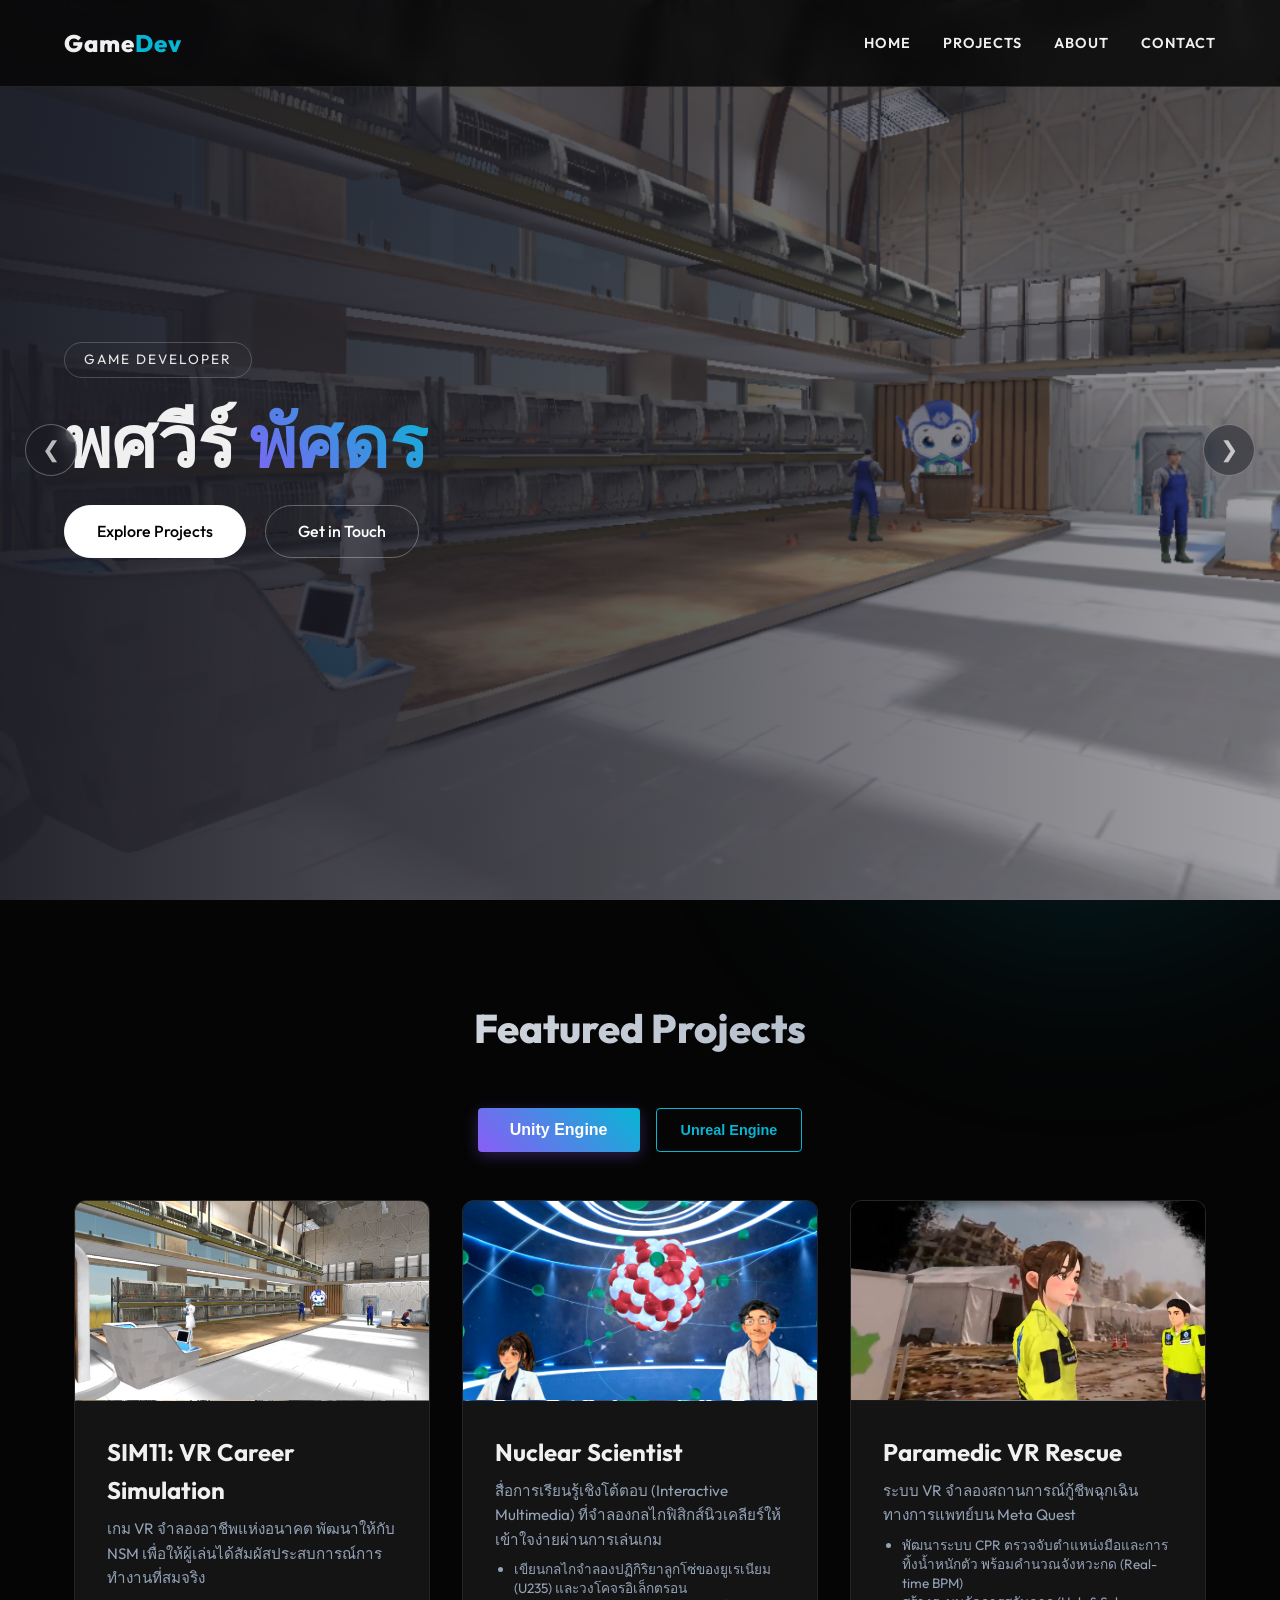
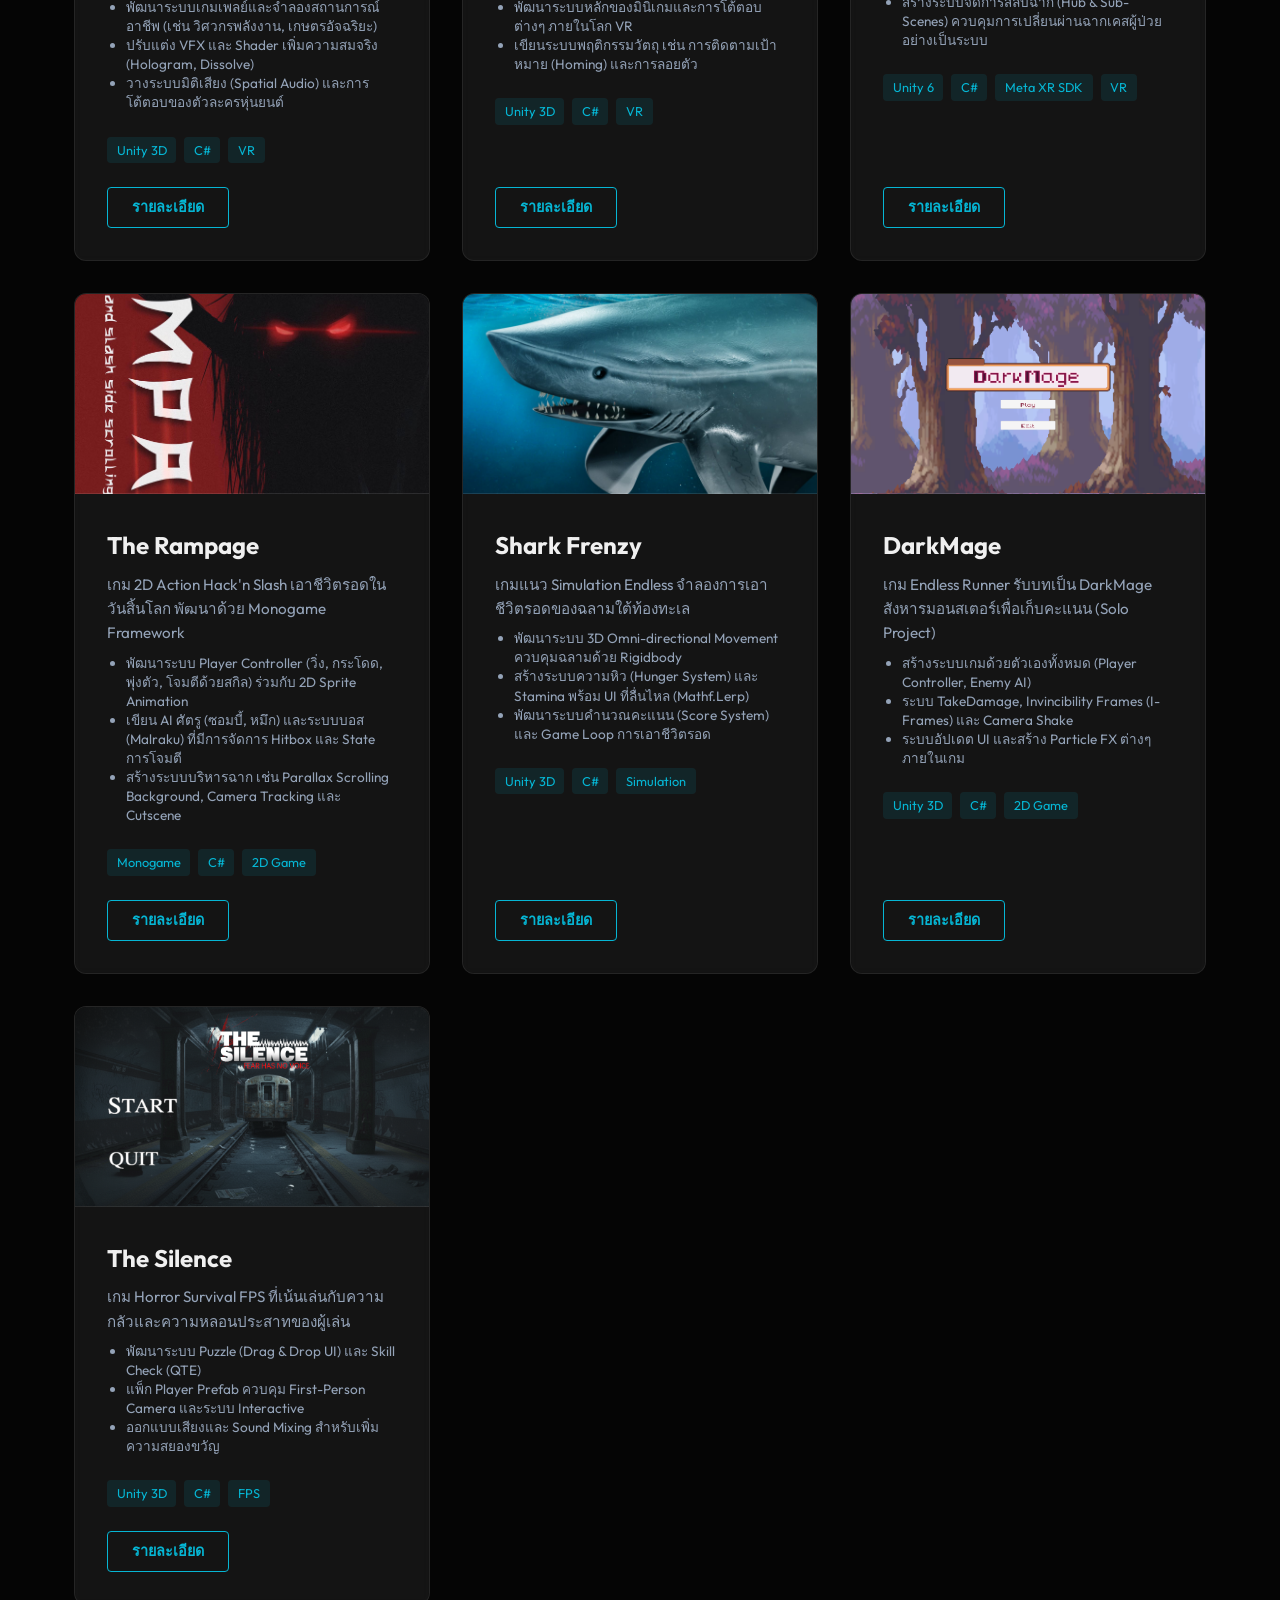
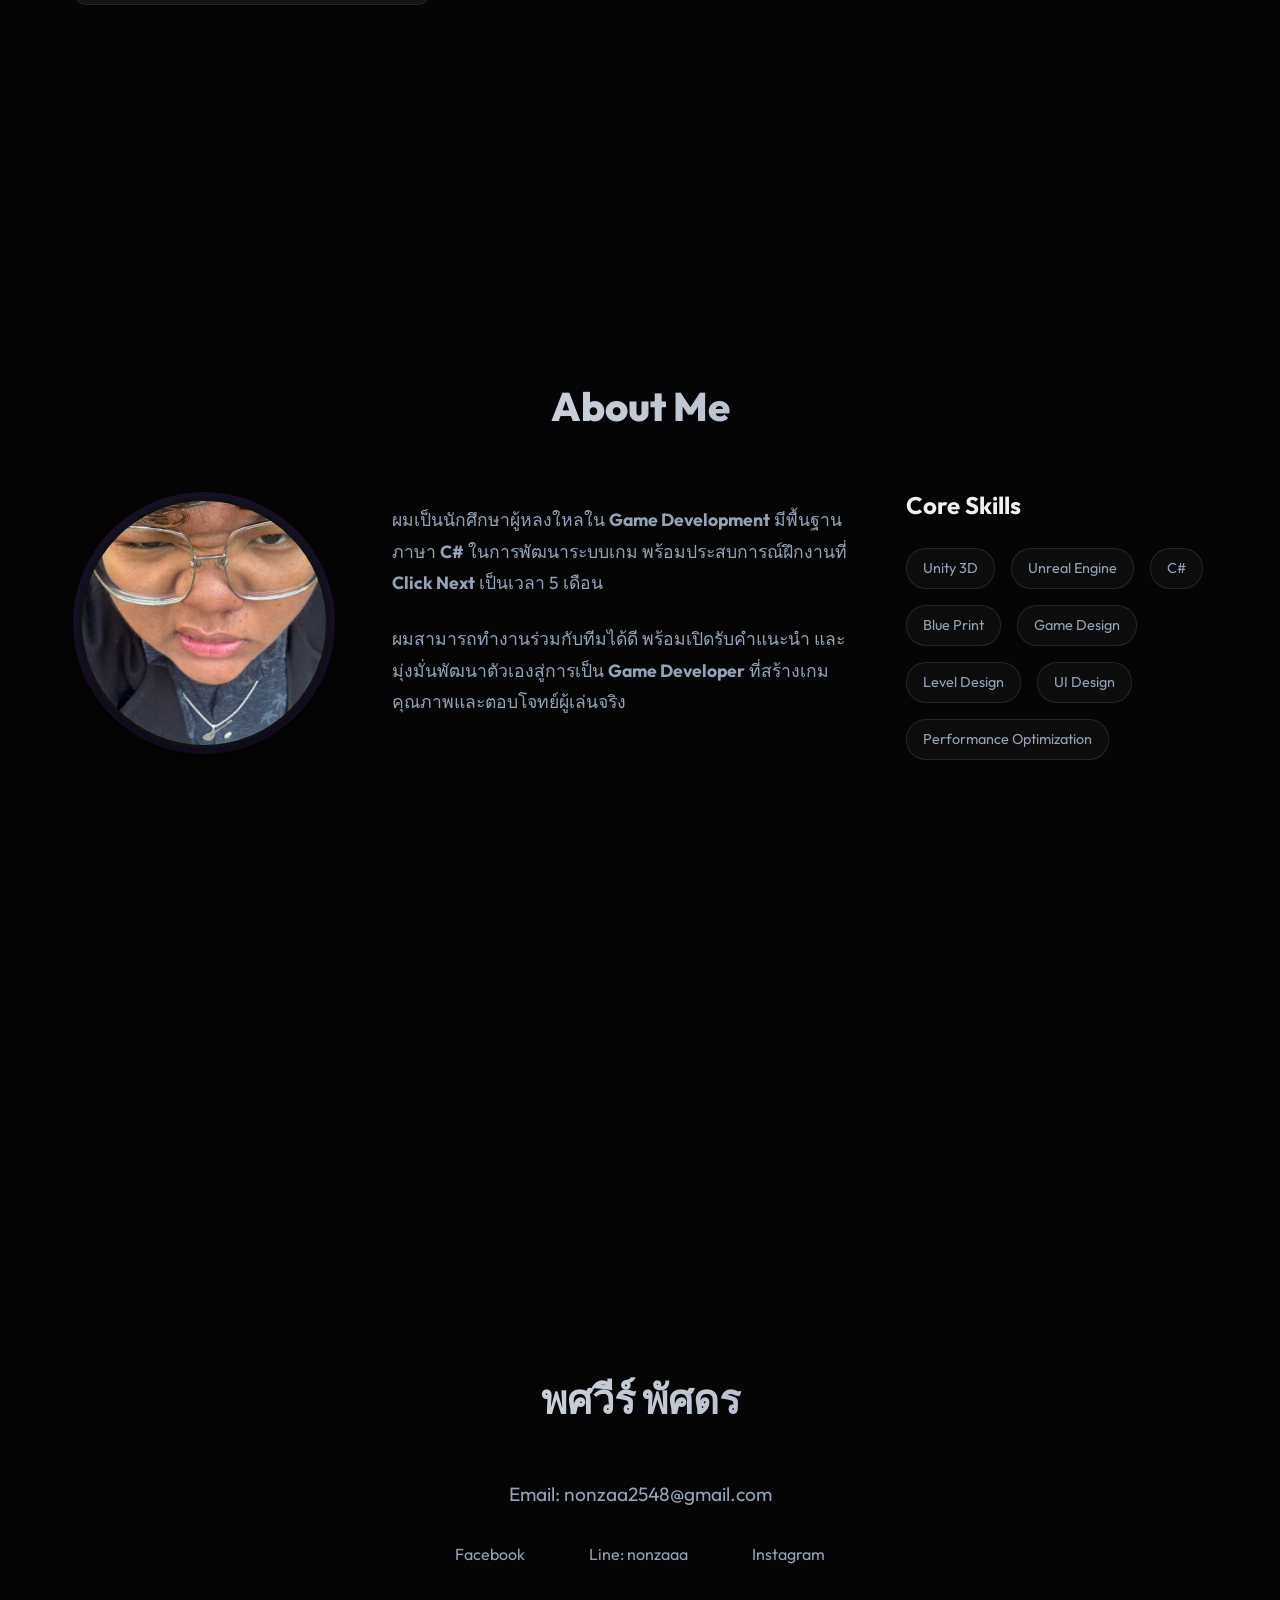
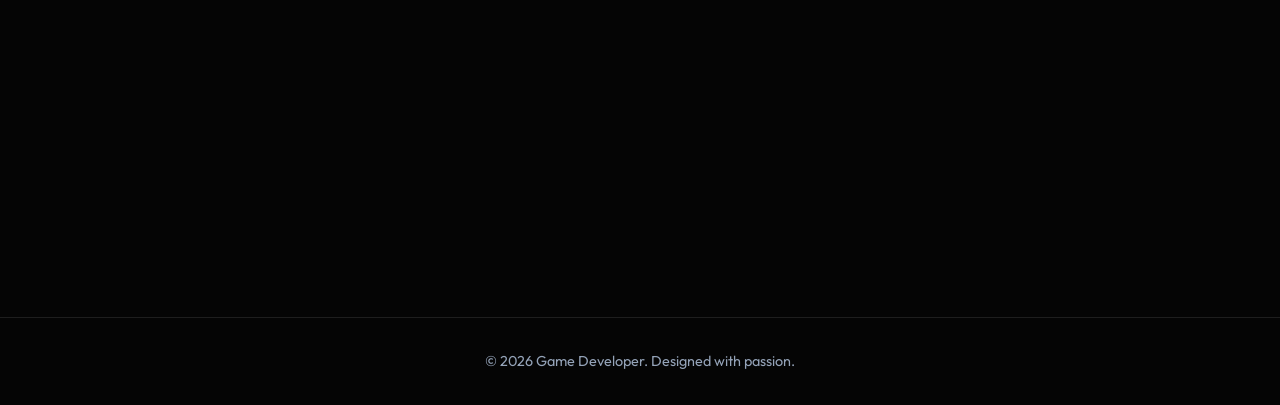
==== commit 3b9503fa: "Remove leaderboard and database references from Shark Frenzy project" ====
--- a/index.html
+++ b/index.html
@@ -143,12 +143,12 @@
                         <ul style="color: var(--text-secondary); font-size: 0.85rem; padding-left: 1.2rem; margin-bottom: 1.5rem; line-height: 1.4;">
                             <li>พัฒนาระบบ 3D Omni-directional Movement ควบคุมฉลามด้วย Rigidbody</li>
                             <li>สร้างระบบความหิว (Hunger System) และ Stamina พร้อม UI ที่ลื่นไหล (Mathf.Lerp)</li>
-                            <li>เชื่อมต่อ Leaderboard แบบออนไลน์ผ่าน Firebase API</li>
-                        </ul>
-                        <div class="tech-stack">
-                            <span>Unity 3D</span>
-                            <span>C#</span>
-                            <span>Firebase</span>
+                            <li>พัฒนาระบบคำนวณคะแนน (Score System) และ Game Loop การเอาชีวิตรอด</li>
+                        </ul>
+                        <div class="tech-stack">
+                            <span>Unity 3D</span>
+                            <span>C#</span>
+                            <span>Simulation</span>
                         </div>
                         <a href="shark-frenzy.html" class="btn btn-outline">รายละเอียด</a>
                     </div>
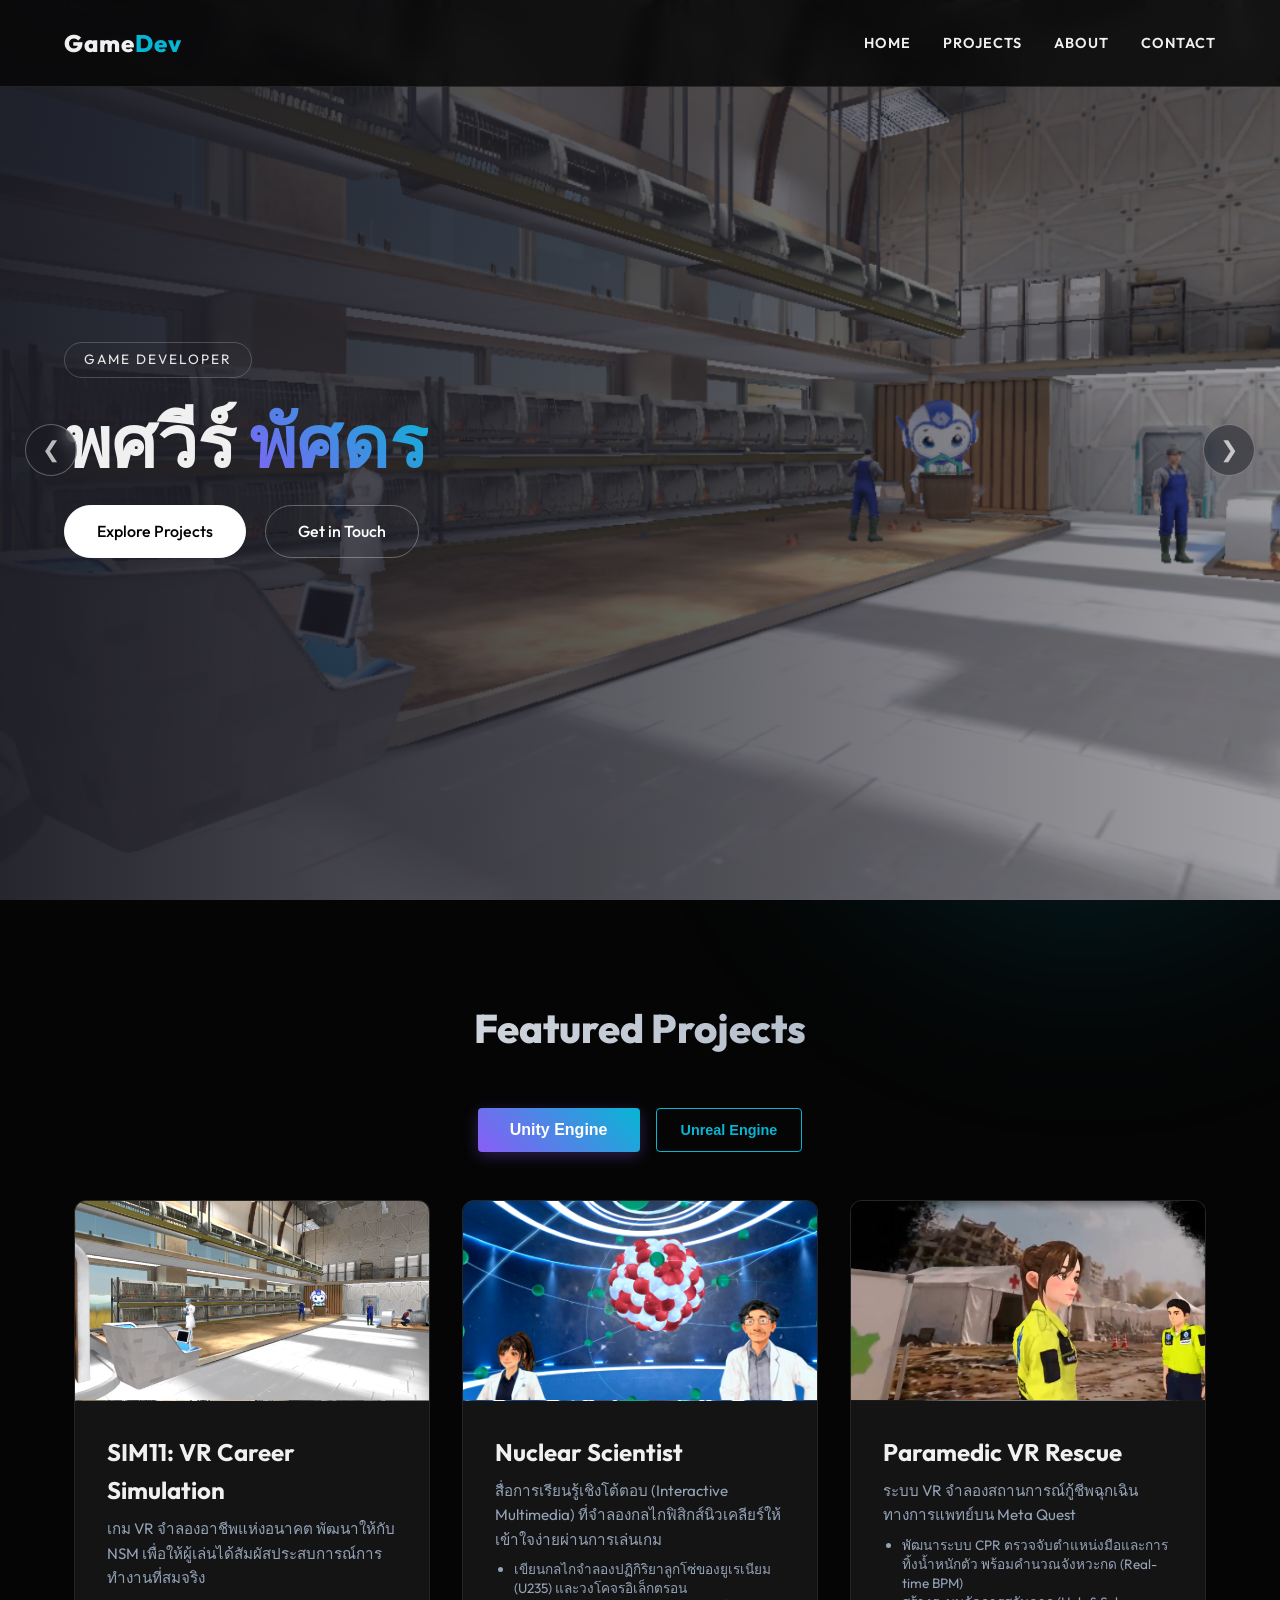
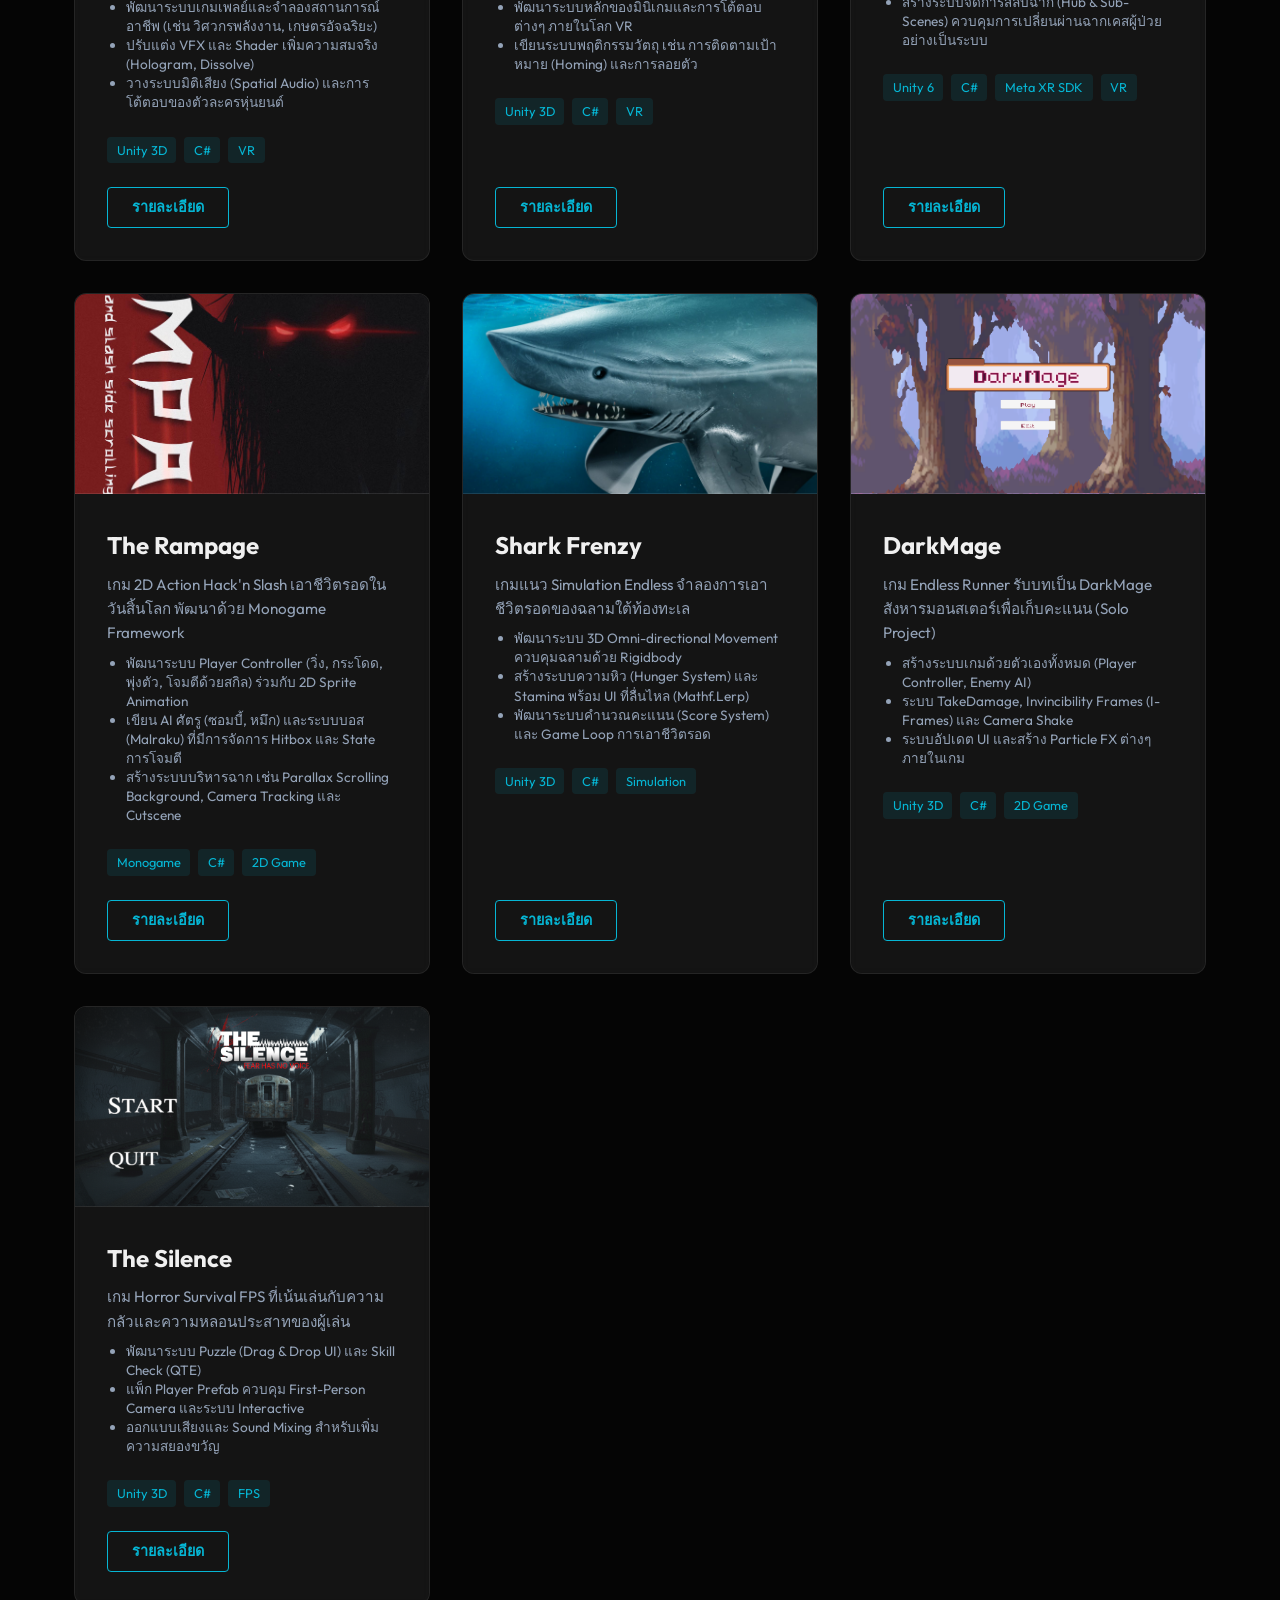
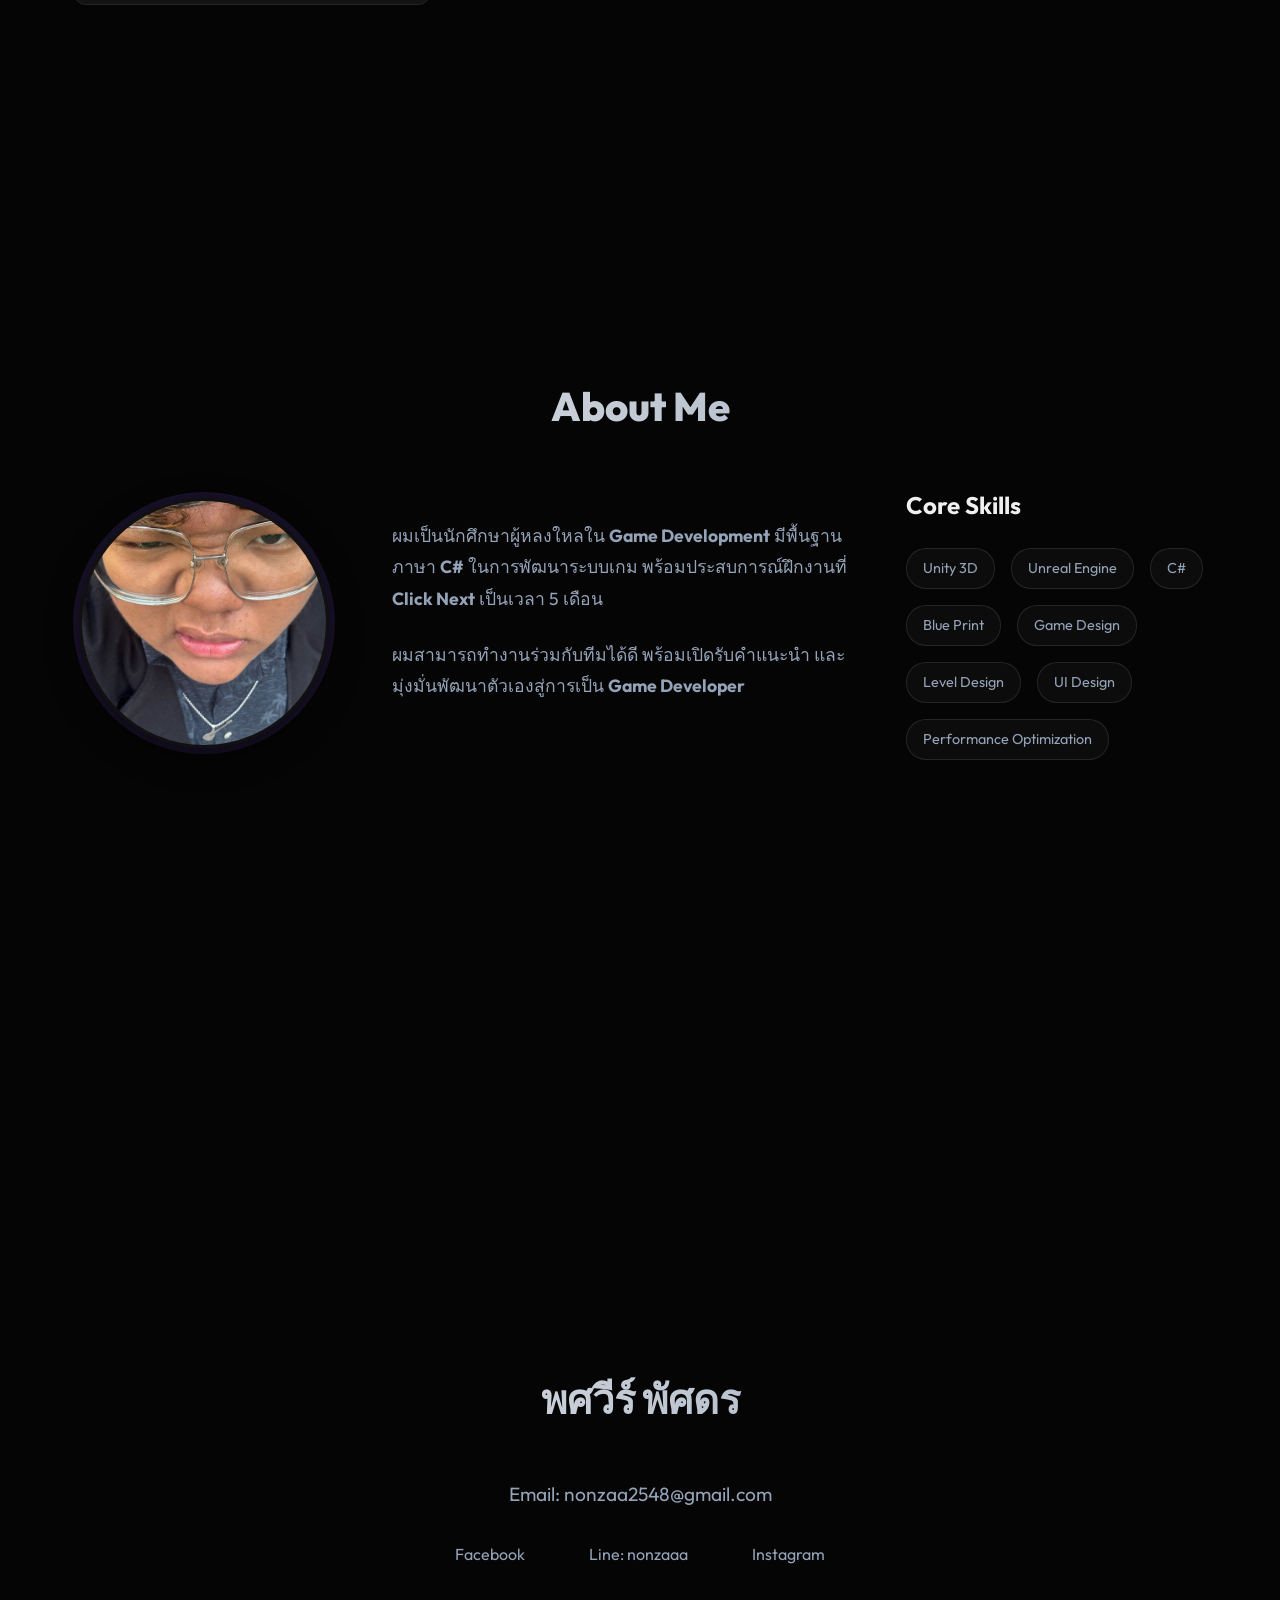
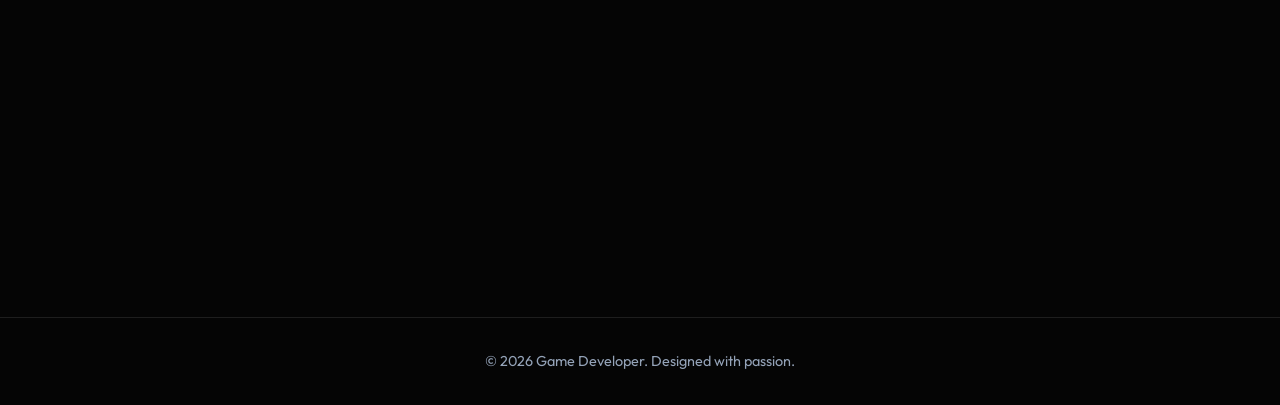
==== commit 12daa8c3: "Update About Me description to conclude at Game Developer" ====
--- a/index.html
+++ b/index.html
@@ -322,7 +322,7 @@
                 
                 <div class="about-text fade-in">
                     <p style="line-height: 1.8;">ผมเป็นนักศึกษาผู้หลงใหลใน <strong>Game Development</strong> มีพื้นฐานภาษา <strong>C#</strong> ในการพัฒนาระบบเกม พร้อมประสบการณ์ฝึกงานที่ <strong>Click Next</strong> เป็นเวลา 5 เดือน</p>
-                    <p style="line-height: 1.8;">ผมสามารถทำงานร่วมกับทีมได้ดี พร้อมเปิดรับคำแนะนำ และมุ่งมั่นพัฒนาตัวเองสู่การเป็น <strong>Game Developer</strong> ที่สร้างเกมคุณภาพและตอบโจทย์ผู้เล่นจริง</p>
+                    <p style="line-height: 1.8;">ผมสามารถทำงานร่วมกับทีมได้ดี พร้อมเปิดรับคำแนะนำ และมุ่งมั่นพัฒนาตัวเองสู่การเป็น <strong>Game Developer</strong></p>
                 </div>
                 <div class="skills fade-in">
                     <h3>Core Skills</h3>
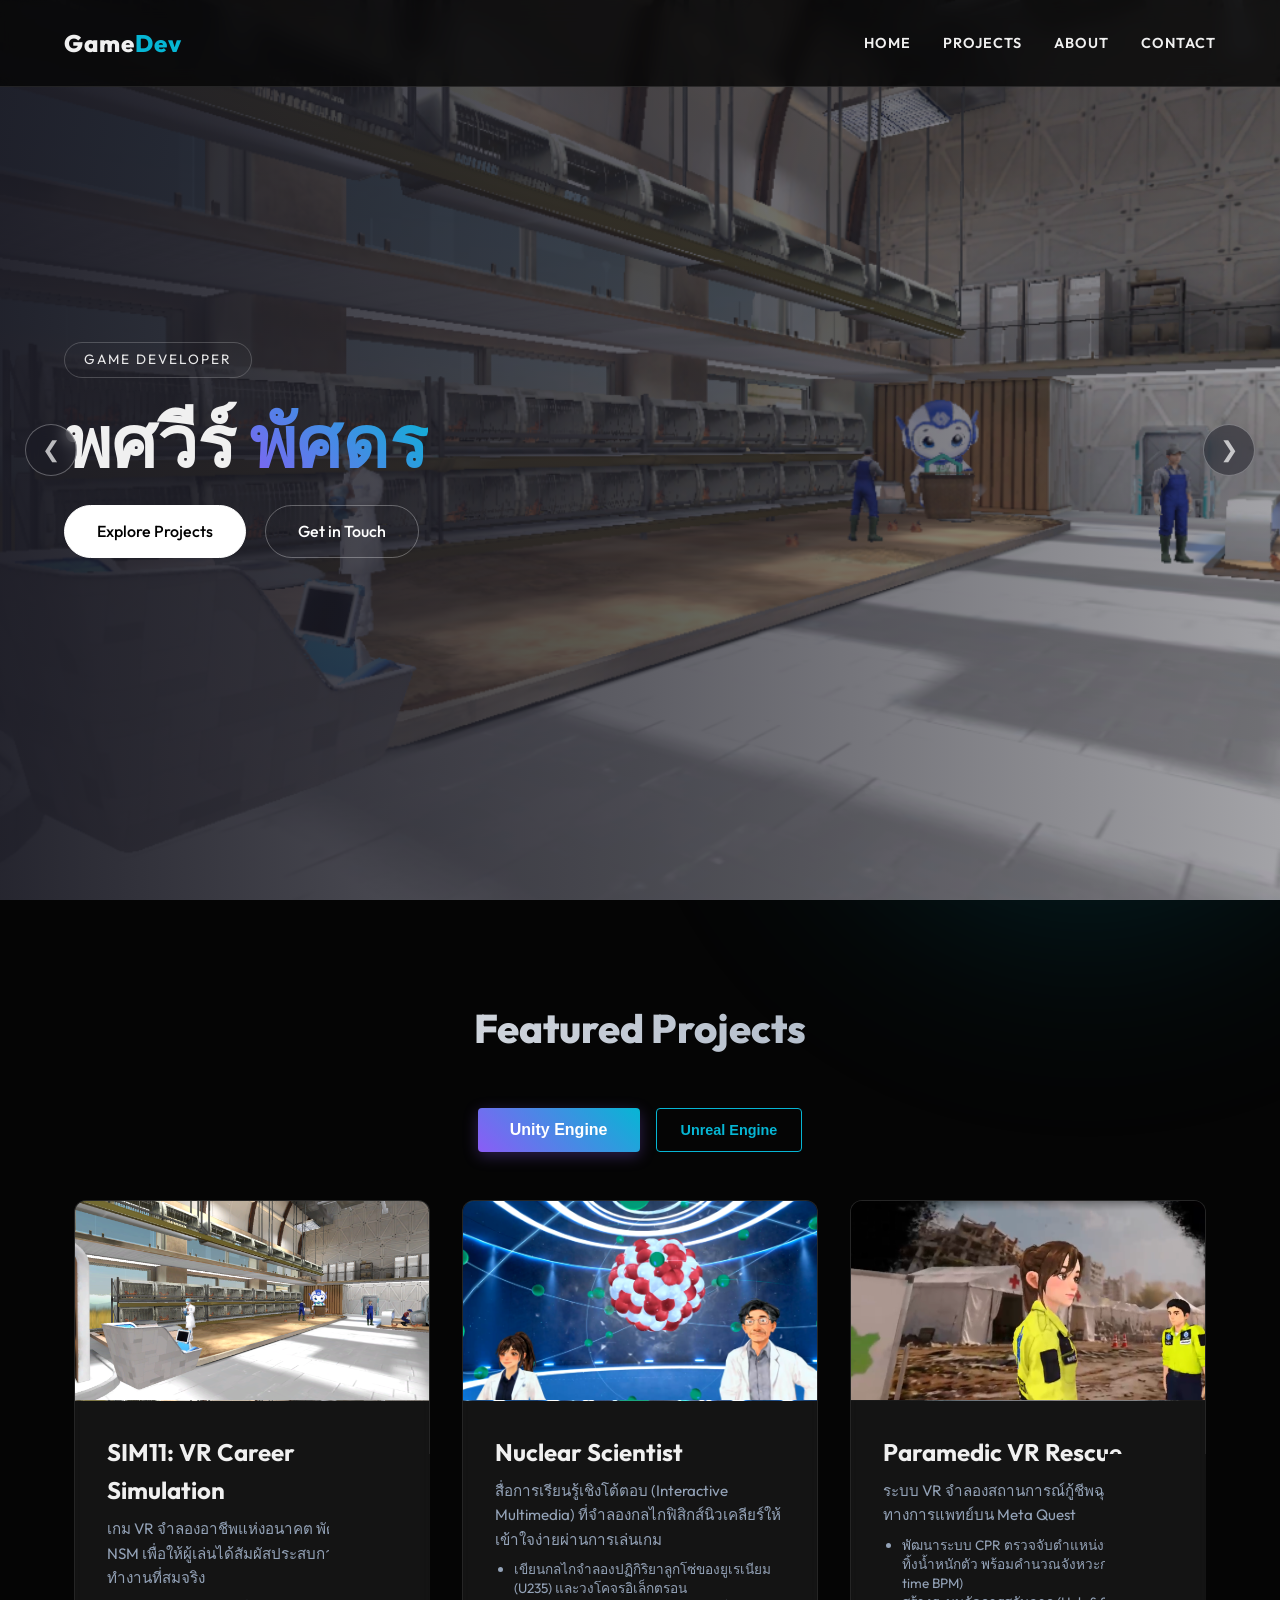
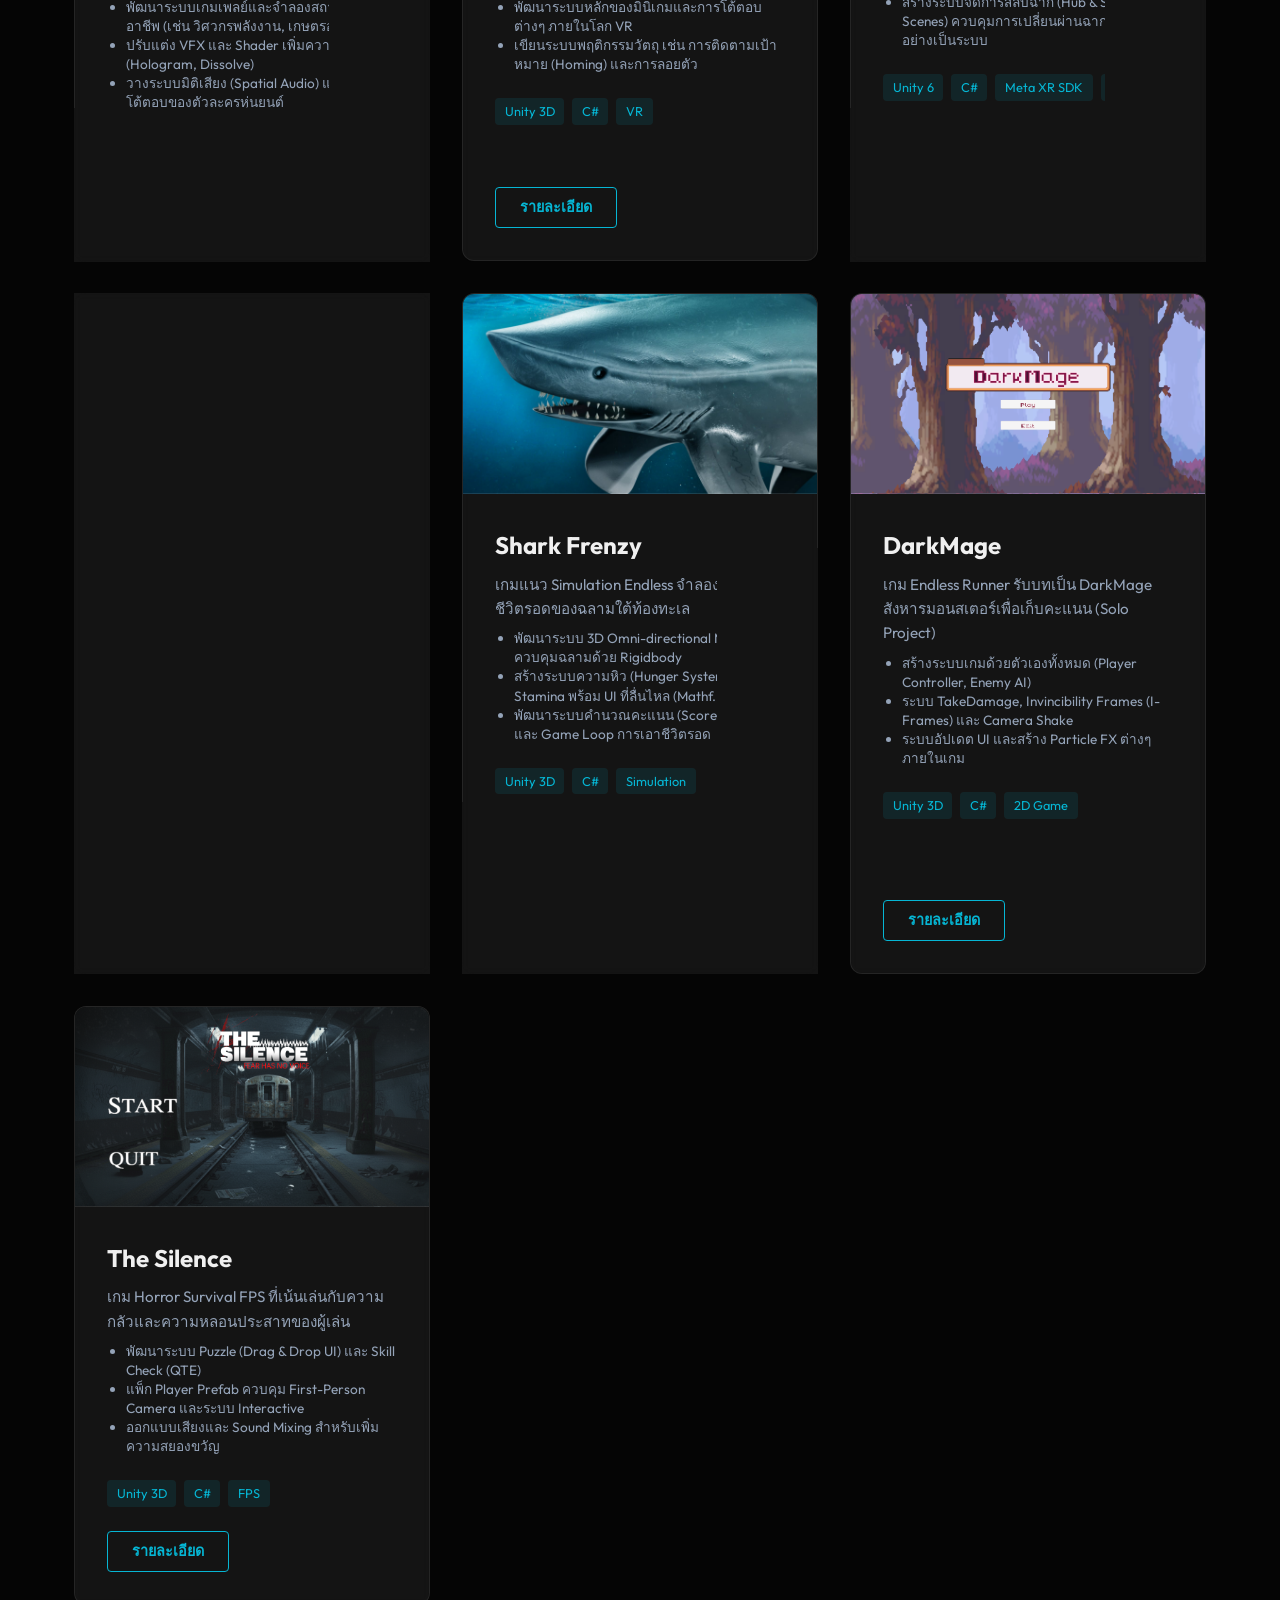
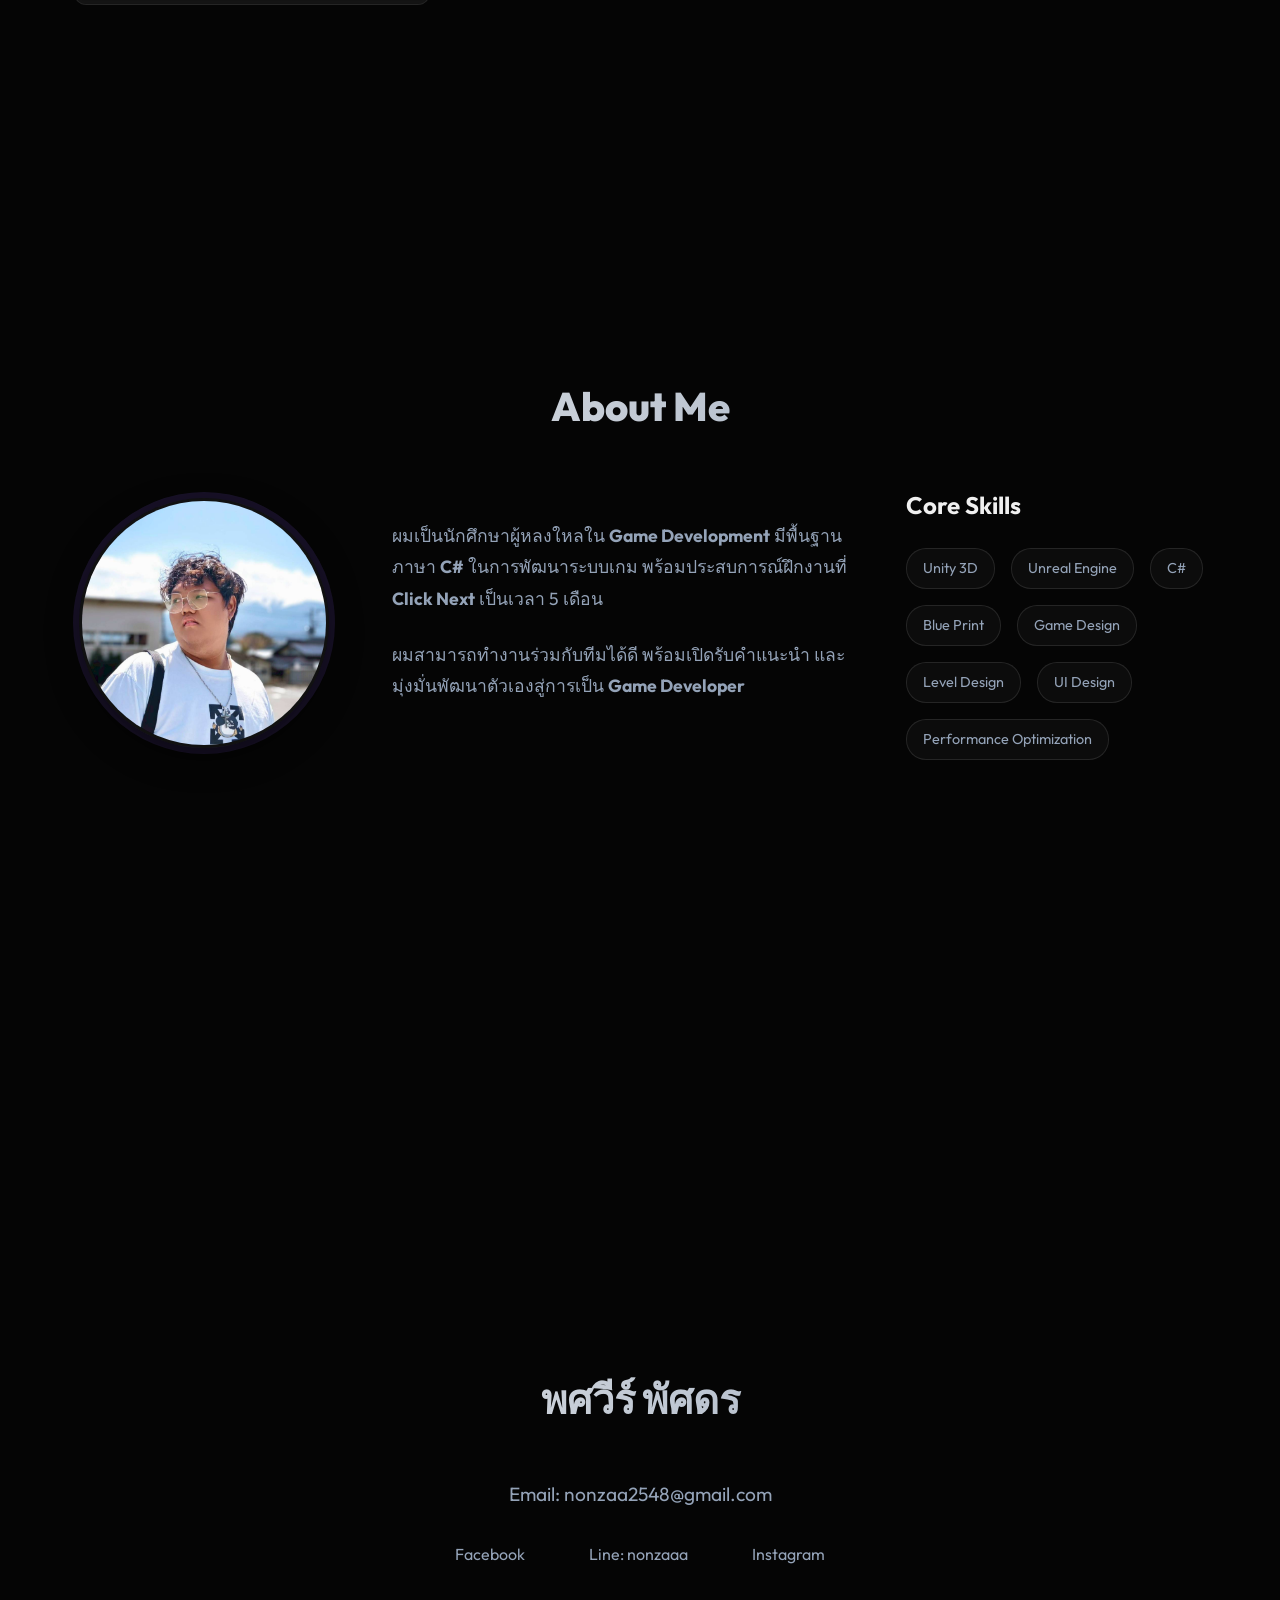
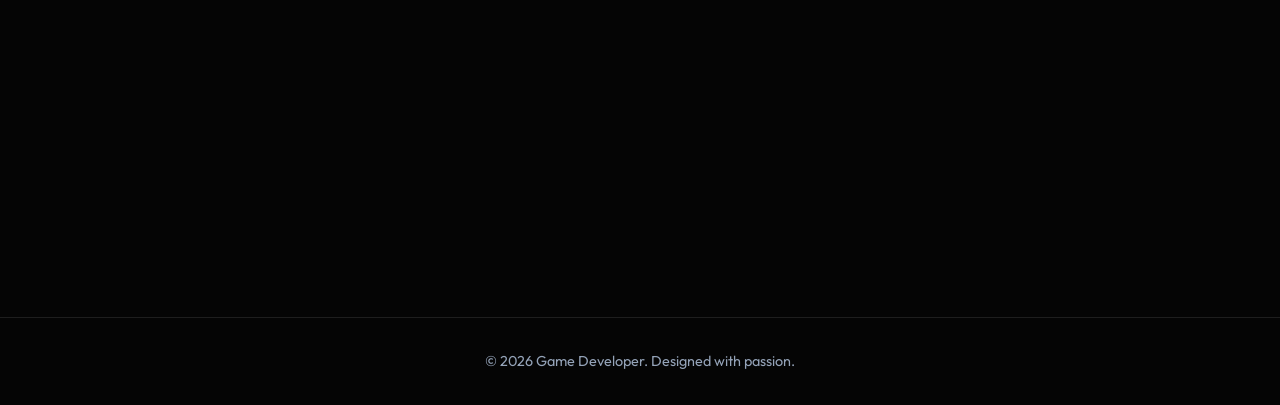
==== commit 6e384f80: "Update About Me profile picture to new photo" ====
--- a/index.html
+++ b/index.html
@@ -316,7 +316,7 @@
                 <!-- Profile Image Placeholder -->
                 <div class="about-image fade-in">
                     <div class="profile-frame">
-                        <img src="Image/ME/Me3.jpg" alt="Profile Picture" onerror="this.src='data:image/svg+xml;utf8,<svg xmlns=\'http://www.w3.org/2000/svg\' width=\'100%\' height=\'100%\'><rect width=\'100%\' height=\'100%\' fill=\'%231a1a24\'/><text x=\'50%\' y=\'50%\' fill=\'%238b5cf6\' font-family=\'sans-serif\' font-size=\'16\' font-weight=\'bold\' text-anchor=\'middle\' dominant-baseline=\'middle\'>ใส่รูปของคุณที่นี่</text></svg>'">
+                        <img src="Image/ME/Mine.png" alt="Profile Picture" style="object-position: 42% 20%;" onerror="this.src='data:image/svg+xml;utf8,<svg xmlns=\'http://www.w3.org/2000/svg\' width=\'100%\' height=\'100%\'><rect width=\'100%\' height=\'100%\' fill=\'%231a1a24\'/><text x=\'50%\' y=\'50%\' fill=\'%238b5cf6\' font-family=\'sans-serif\' font-size=\'16\' font-weight=\'bold\' text-anchor=\'middle\' dominant-baseline=\'middle\'>ใส่รูปของคุณที่นี่</text></svg>'">
                     </div>
                 </div>
                 
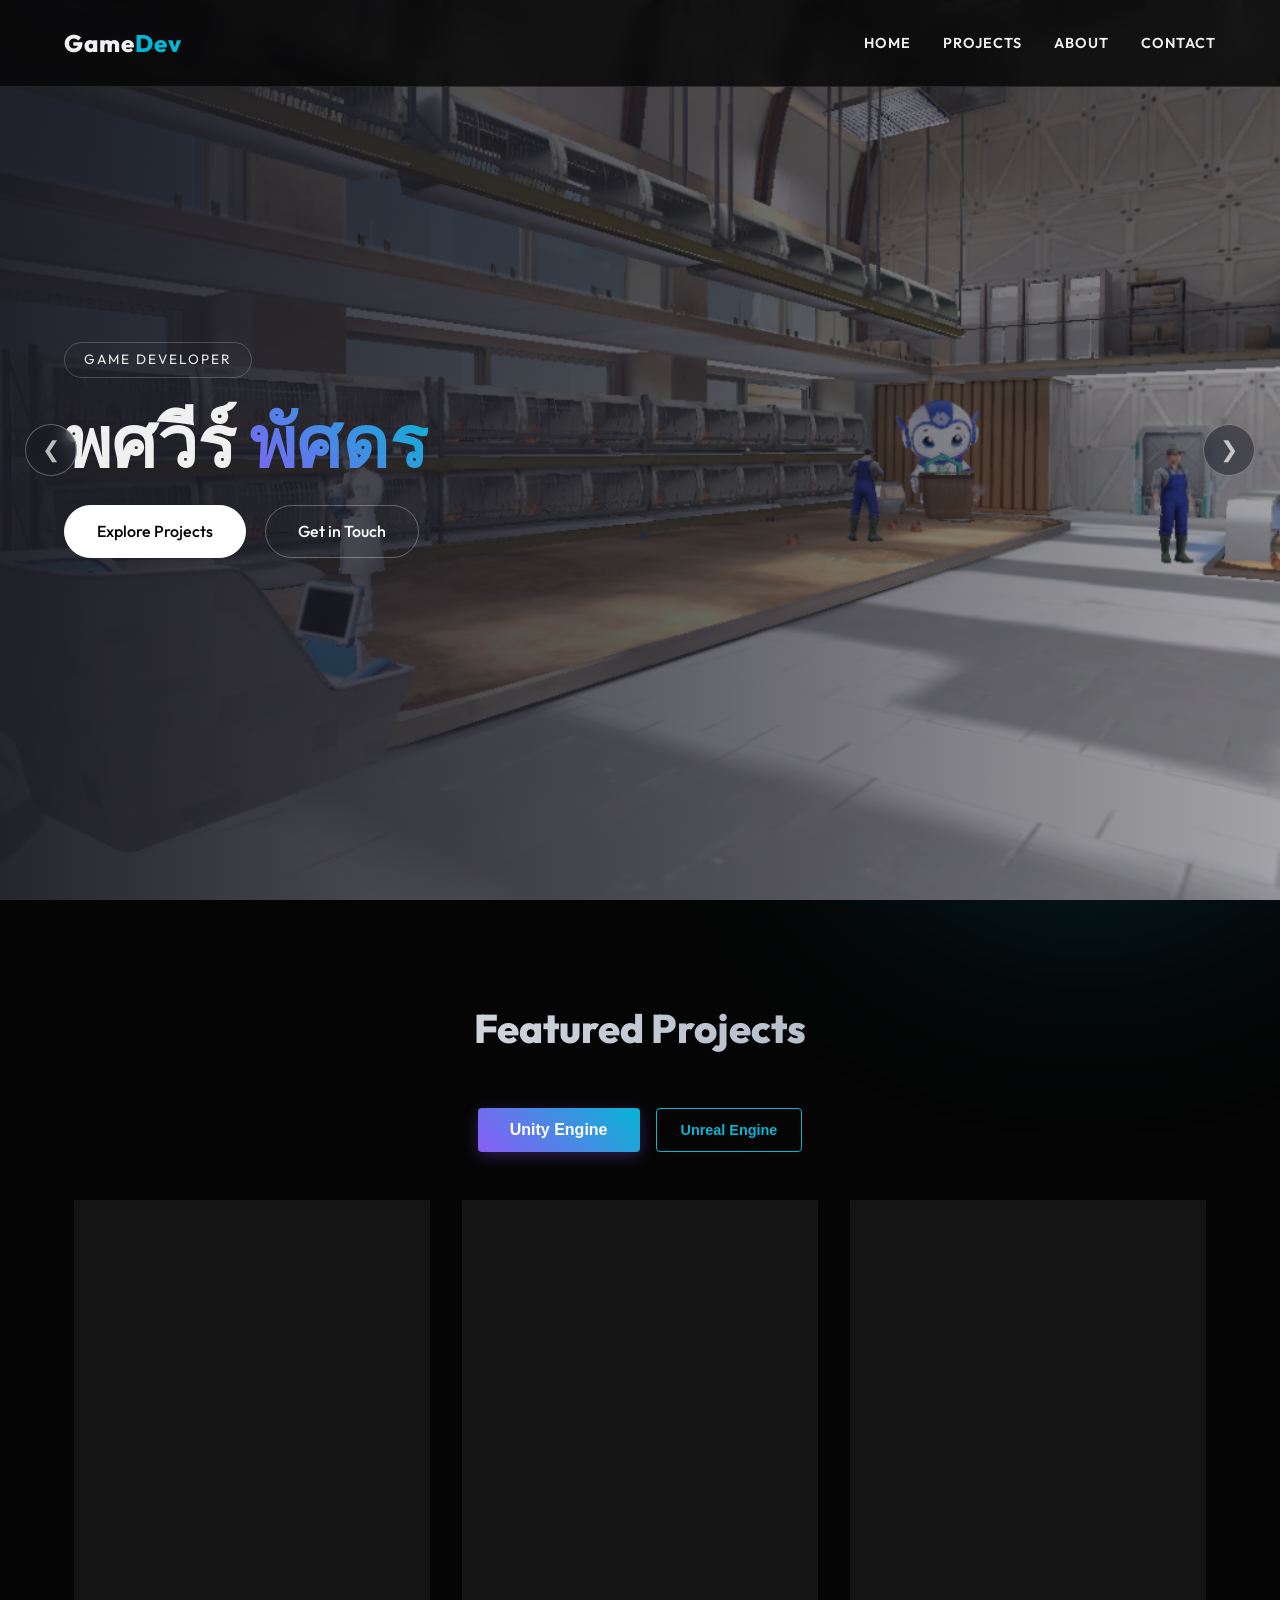
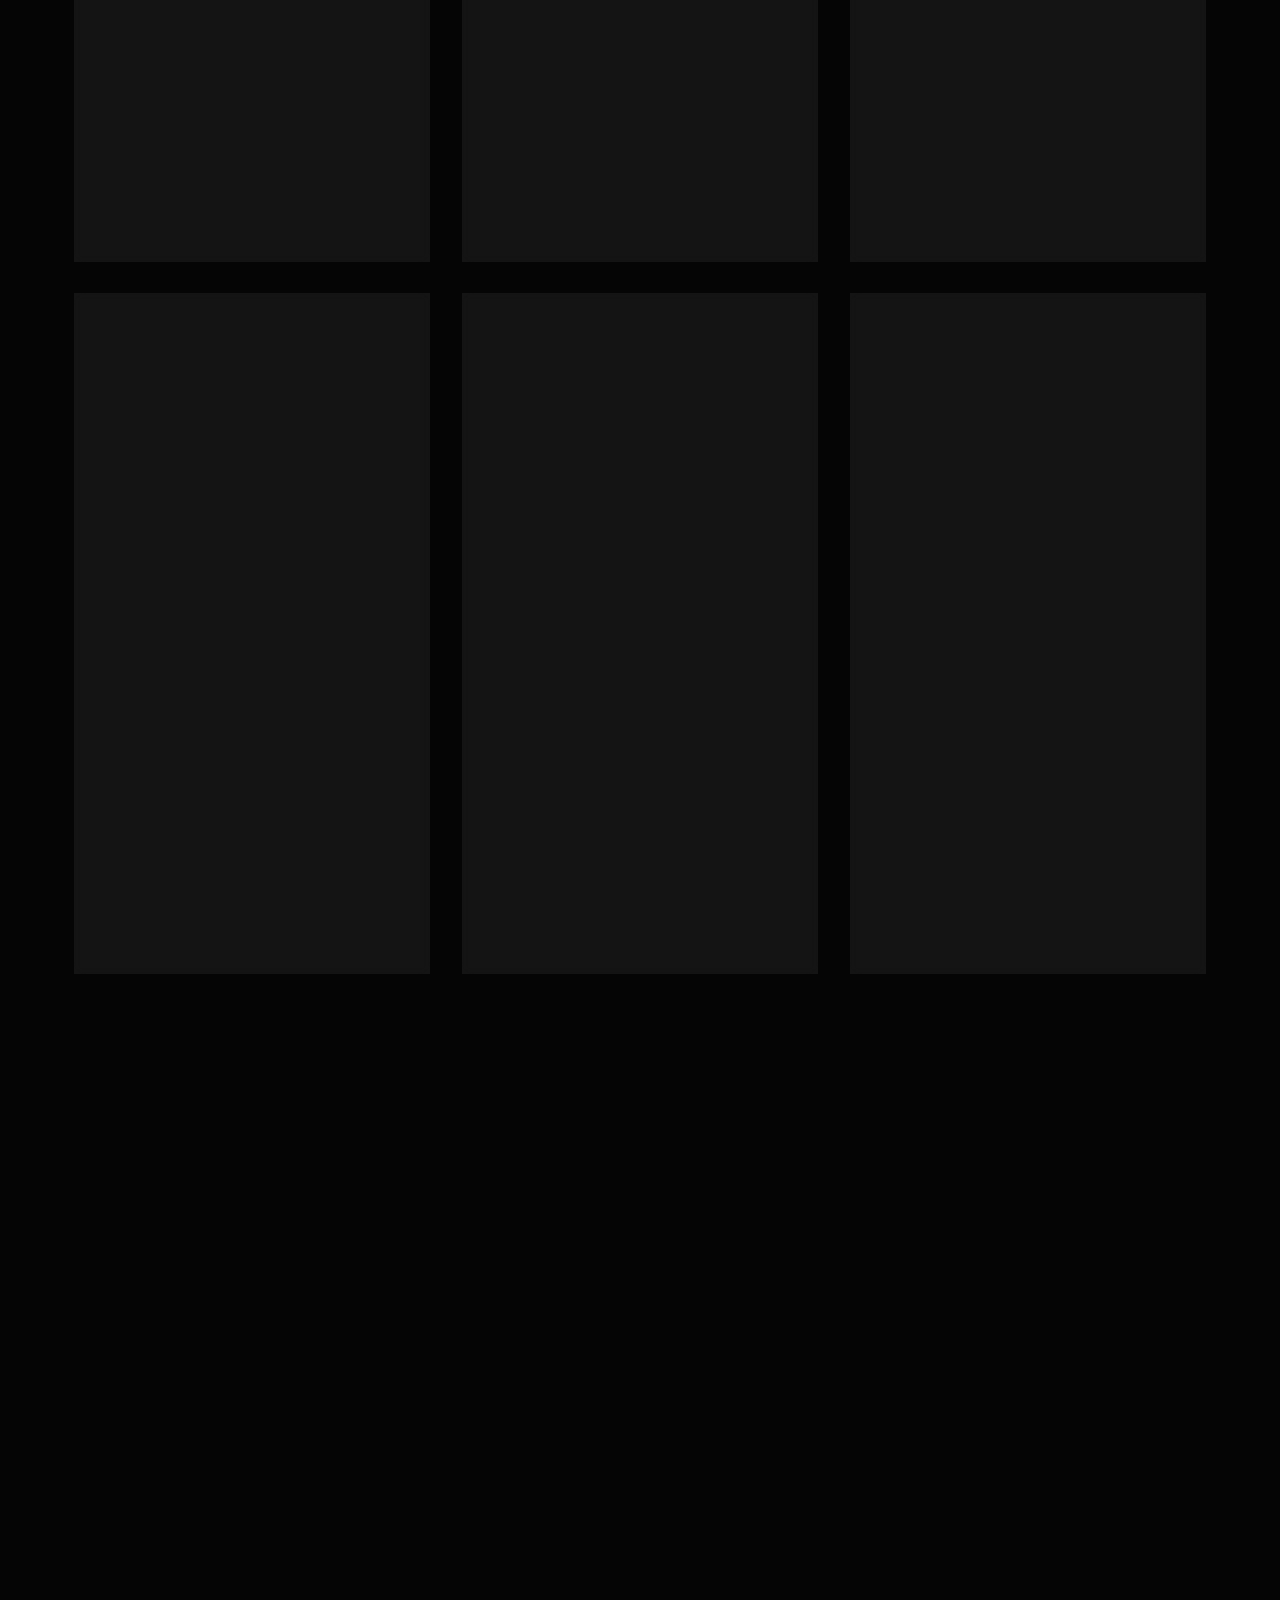
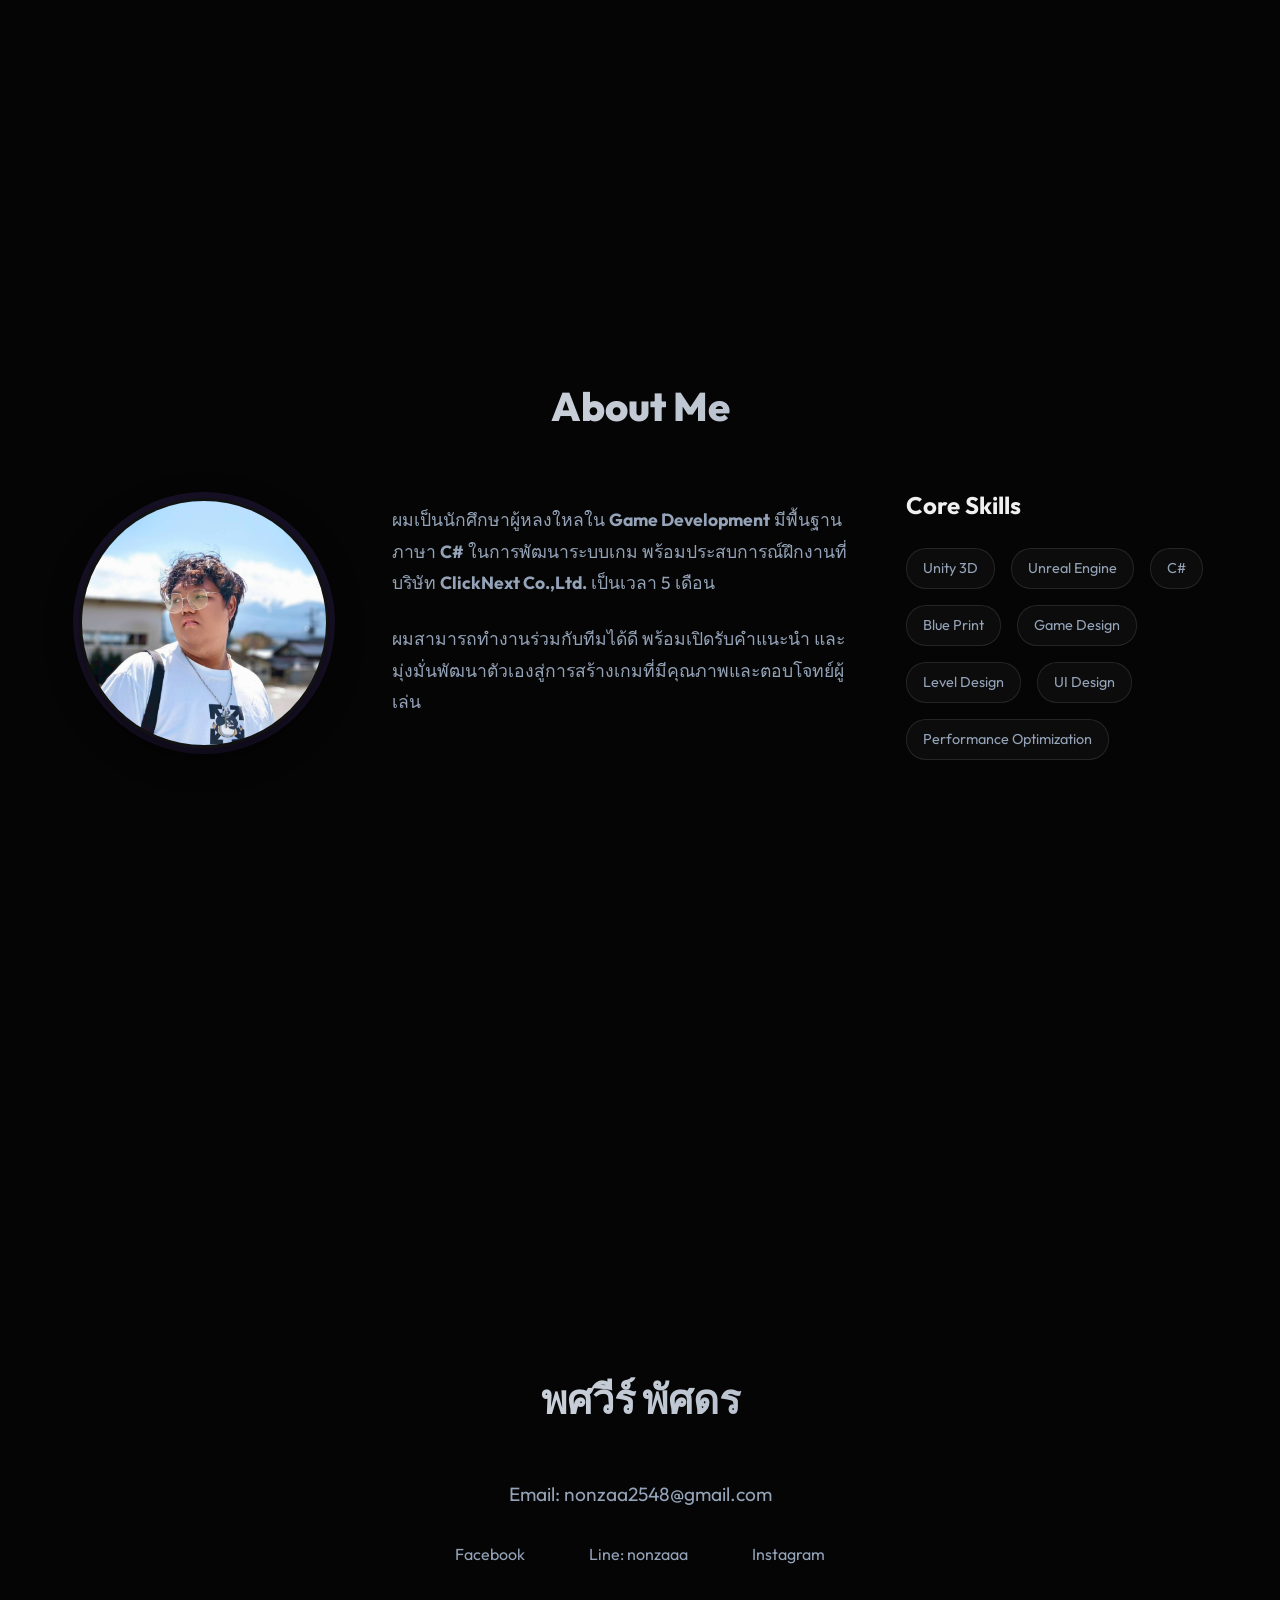
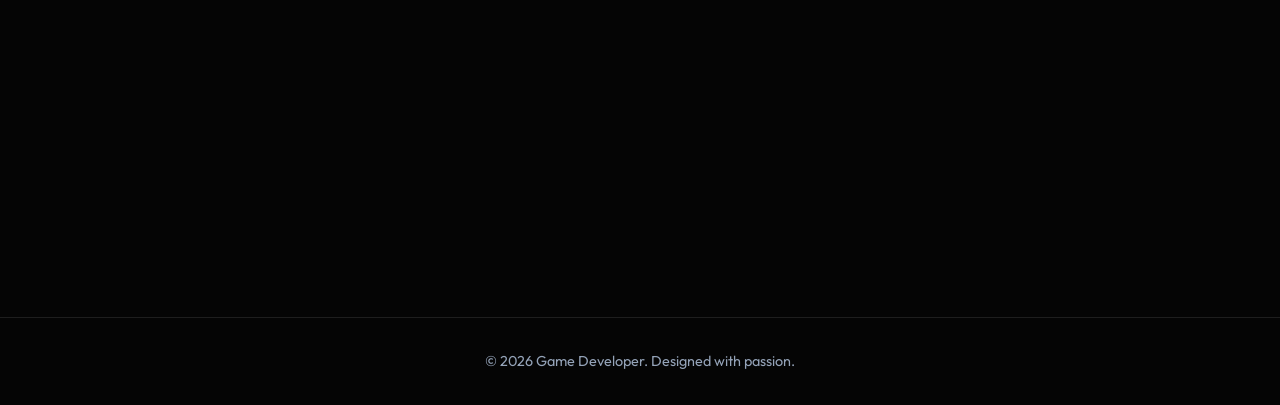
==== commit 78e31f17: "Update About Me text with updated internship company and goals" ====
--- a/index.html
+++ b/index.html
@@ -321,8 +321,8 @@
                 </div>
                 
                 <div class="about-text fade-in">
-                    <p style="line-height: 1.8;">ผมเป็นนักศึกษาผู้หลงใหลใน <strong>Game Development</strong> มีพื้นฐานภาษา <strong>C#</strong> ในการพัฒนาระบบเกม พร้อมประสบการณ์ฝึกงานที่ <strong>Click Next</strong> เป็นเวลา 5 เดือน</p>
-                    <p style="line-height: 1.8;">ผมสามารถทำงานร่วมกับทีมได้ดี พร้อมเปิดรับคำแนะนำ และมุ่งมั่นพัฒนาตัวเองสู่การเป็น <strong>Game Developer</strong></p>
+                    <p style="line-height: 1.8;">ผมเป็นนักศึกษาผู้หลงใหลใน <strong>Game Development</strong> มีพื้นฐานภาษา <strong>C#</strong> ในการพัฒนาระบบเกม พร้อมประสบการณ์ฝึกงานที่บริษัท <strong>ClickNext Co.,Ltd.</strong> เป็นเวลา 5 เดือน</p>
+                    <p style="line-height: 1.8;">ผมสามารถทำงานร่วมกับทีมได้ดี พร้อมเปิดรับคำแนะนำ และมุ่งมั่นพัฒนาตัวเองสู่การสร้างเกมที่มีคุณภาพและตอบโจทย์ผู้เล่น</p>
                 </div>
                 <div class="skills fade-in">
                     <h3>Core Skills</h3>
